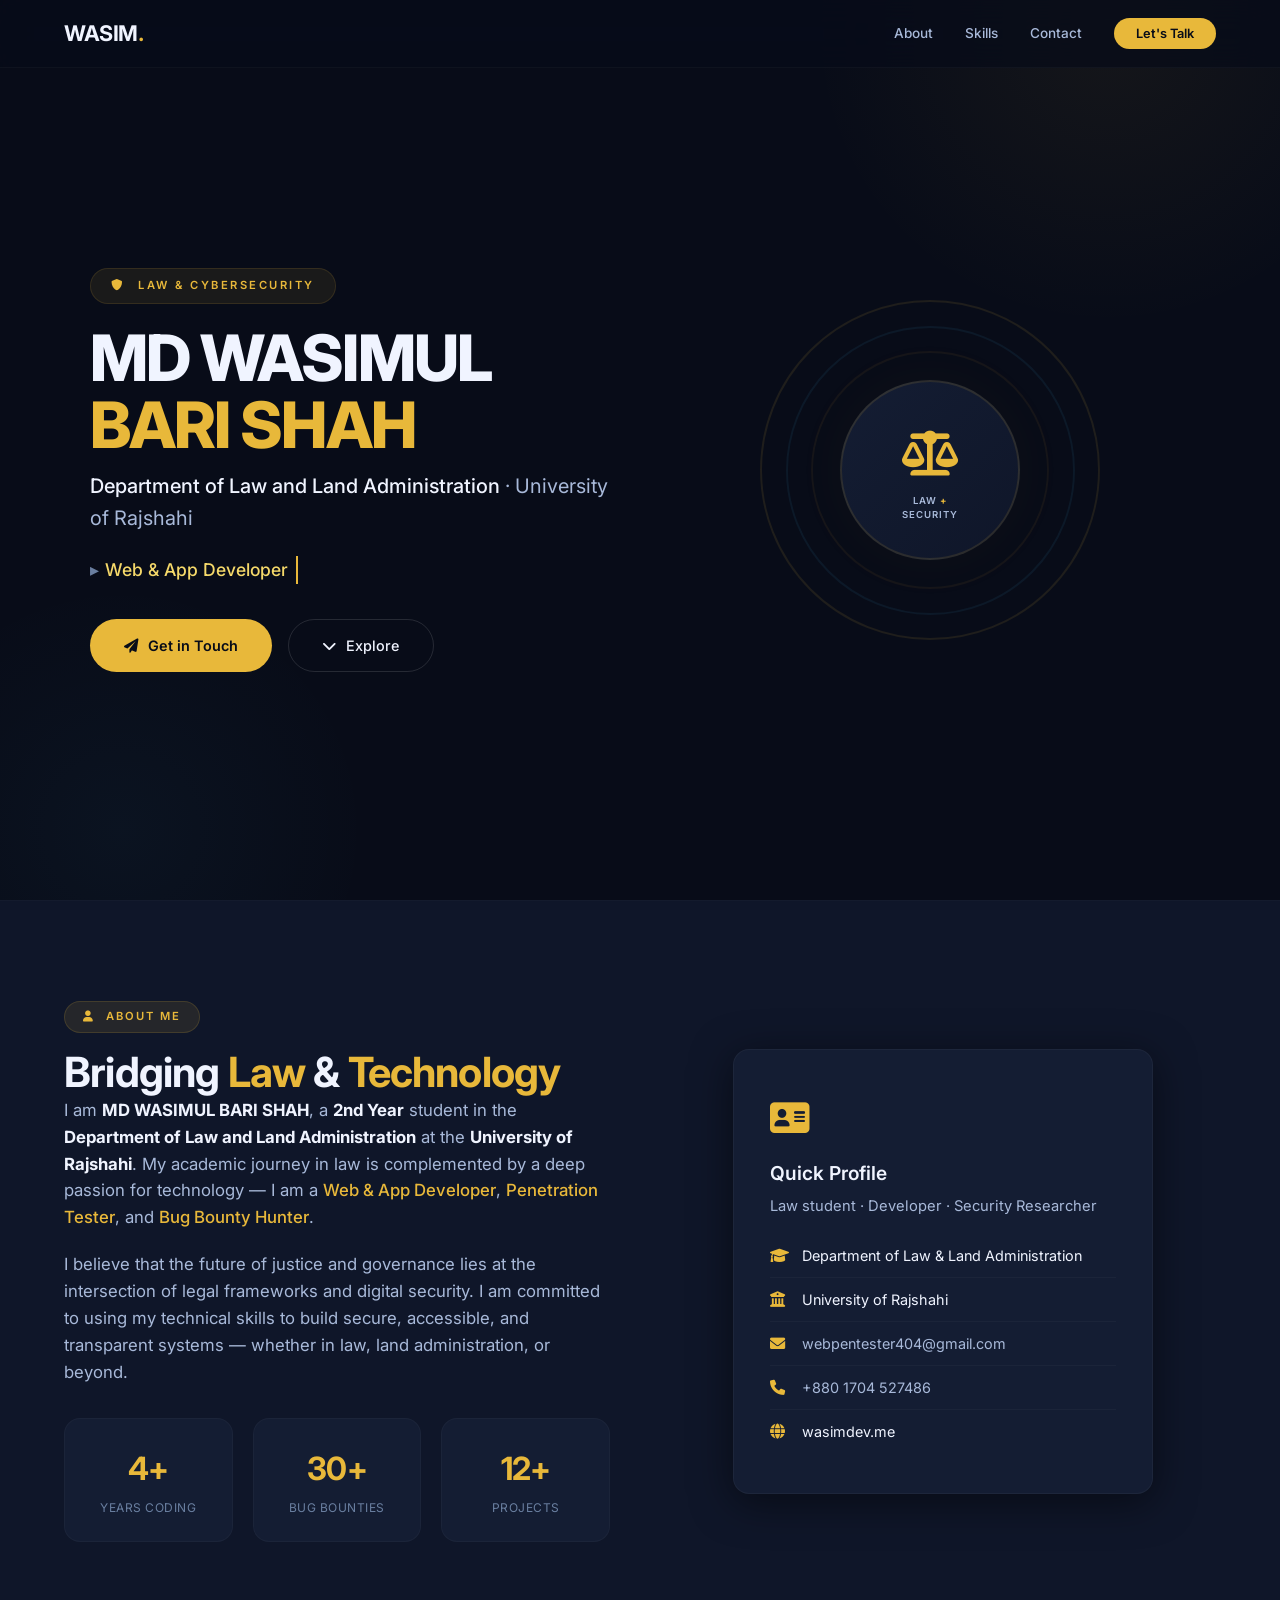
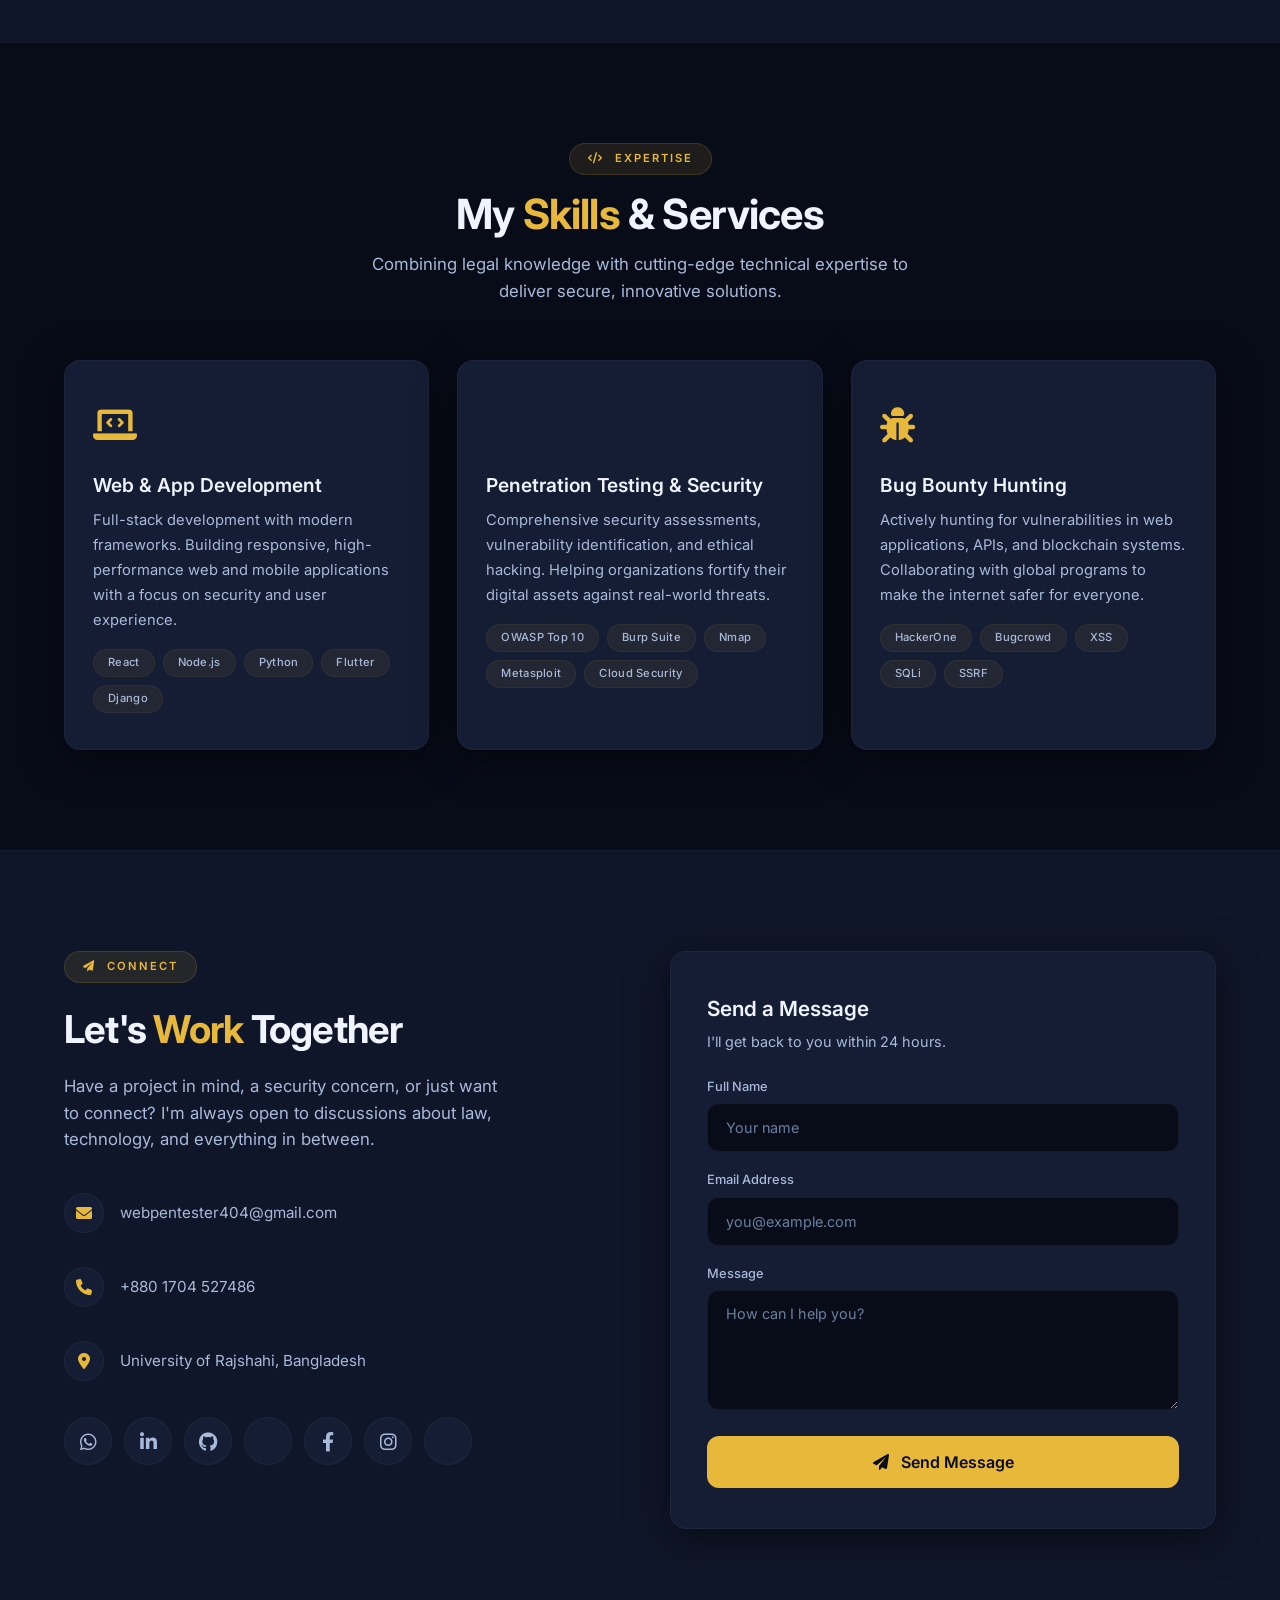
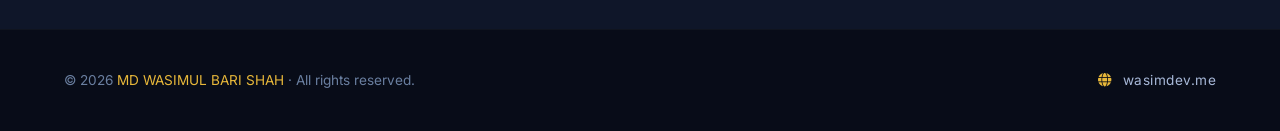
==== index.html @ 8175214a "Refactor contact form structure and handling Updated form comments and removed JavaScript submission" ====
<!DOCTYPE html>
<html lang="en">
<head>
    <meta charset="UTF-8" />
    <meta name="viewport" content="width=device-width, initial-scale=1.0" />
    <title>MD WASIMUL BARI SHAH · Portfolio</title>

    <!-- Google Fonts -->
    <link rel="preconnect" href="https://fonts.googleapis.com" />
    <link rel="preconnect" href="https://fonts.gstatic.com" crossorigin />
    <link href="https://fonts.googleapis.com/css2?family=Inter:ital,opsz,wght@0,14..32,100..900;1,14..32,100..900&display=swap" rel="stylesheet" />

    <!-- Font Awesome 6 -->
    <link rel="stylesheet" href="https://cdnjs.cloudflare.com/ajax/libs/font-awesome/6.0.0-beta3/css/all.min.css" />

    <style>
        /* ---------- RESET & BASE ---------- */
        *,
        *::before,
        *::after {
            margin: 0;
            padding: 0;
            box-sizing: border-box;
        }

        :root {
            --bg-primary: #080c18;
            --bg-secondary: #0f1629;
            --bg-card: #141d33;
            --bg-card-hover: #1a2642;
            --text-primary: #f0f4ff;
            --text-secondary: #a8b9d9;
            --text-muted: #6a7fa0;
            --gold: #e8b83a;
            --gold-light: #f5d96a;
            --gold-glow: rgba(232, 184, 58, 0.15);
            --blue-accent: #4fc3f7;
            --border-glow: rgba(232, 184, 58, 0.08);
            --radius: 16px;
            --transition: 0.35s cubic-bezier(0.25, 0.46, 0.45, 0.94);
            --shadow-card: 0 8px 40px rgba(0, 0, 0, 0.5);
        }

        html {
            scroll-behavior: smooth;
        }

        body {
            font-family: "Inter", -apple-system, BlinkMacSystemFont, sans-serif;
            background: var(--bg-primary);
            color: var(--text-primary);
            line-height: 1.6;
            overflow-x: hidden;
            -webkit-font-smoothing: antialiased;
        }

        a {
            text-decoration: none;
            color: inherit;
        }

        img {
            max-width: 100%;
            display: block;
        }

        .container {
            max-width: 1200px;
            margin: 0 auto;
            padding: 0 24px;
        }

        /* ---------- SCROLLBAR ---------- */
        ::-webkit-scrollbar {
            width: 8px;
        }
        ::-webkit-scrollbar-track {
            background: var(--bg-primary);
        }
        ::-webkit-scrollbar-thumb {
            background: var(--gold);
            border-radius: 8px;
        }
        ::-webkit-scrollbar-thumb:hover {
            background: var(--gold-light);
        }

        /* ---------- UTILITY ---------- */
        .section-badge {
            display: inline-block;
            font-size: 0.7rem;
            font-weight: 600;
            letter-spacing: 2px;
            text-transform: uppercase;
            color: var(--gold);
            background: rgba(232, 184, 58, 0.10);
            padding: 6px 18px;
            border-radius: 100px;
            border: 1px solid rgba(232, 184, 58, 0.15);
            margin-bottom: 16px;
        }

        .section-title {
            font-size: 2.6rem;
            font-weight: 700;
            line-height: 1.15;
            letter-spacing: -0.02em;
        }
        .section-title .highlight {
            color: var(--gold);
        }

        .section-subtitle {
            color: var(--text-secondary);
            font-size: 1.05rem;
            max-width: 560px;
            margin-top: 12px;
        }

        /* ---------- NAV ---------- */
        nav {
            position: fixed;
            top: 0;
            left: 0;
            width: 100%;
            z-index: 1000;
            padding: 16px 0;
            background: rgba(8, 12, 24, 0.72);
            backdrop-filter: blur(18px) saturate(1.4);
            border-bottom: 1px solid rgba(255, 255, 255, 0.03);
            transition: var(--transition);
        }
        nav.scrolled {
            background: rgba(8, 12, 24, 0.92);
            box-shadow: 0 4px 30px rgba(0, 0, 0, 0.5);
        }

        .nav-inner {
            display: flex;
            align-items: center;
            justify-content: space-between;
        }

        .nav-logo {
            font-size: 1.35rem;
            font-weight: 700;
            letter-spacing: -0.5px;
            color: var(--text-primary);
        }
        .nav-logo span {
            color: var(--gold);
        }

        .nav-links {
            display: flex;
            align-items: center;
            gap: 32px;
            list-style: none;
        }
        .nav-links a {
            font-size: 0.85rem;
            font-weight: 500;
            color: var(--text-secondary);
            transition: var(--transition);
            position: relative;
        }
        .nav-links a::after {
            content: "";
            position: absolute;
            bottom: -4px;
            left: 0;
            width: 0;
            height: 2px;
            background: var(--gold);
            transition: var(--transition);
        }
        .nav-links a:hover {
            color: var(--text-primary);
        }
        .nav-links a:hover::after {
            width: 100%;
        }

        .nav-cta {
            background: var(--gold);
            color: #080c18 !important;
            padding: 8px 22px;
            border-radius: 100px;
            font-weight: 600 !important;
            font-size: 0.8rem !important;
            transition: var(--transition);
        }
        .nav-cta::after {
            display: none !important;
        }
        .nav-cta:hover {
            background: var(--gold-light);
            transform: translateY(-2px);
            box-shadow: 0 8px 24px rgba(232, 184, 58, 0.3);
        }

        /* Mobile hamburger */
        .hamburger {
            display: none;
            flex-direction: column;
            gap: 5px;
            background: none;
            border: none;
            cursor: pointer;
            padding: 4px;
        }
        .hamburger span {
            display: block;
            width: 26px;
            height: 2.5px;
            background: var(--text-primary);
            border-radius: 4px;
            transition: var(--transition);
        }
        .hamburger.active span:nth-child(1) {
            transform: rotate(45deg) translate(5px, 5px);
        }
        .hamburger.active span:nth-child(2) {
            opacity: 0;
        }
        .hamburger.active span:nth-child(3) {
            transform: rotate(-45deg) translate(5px, -5px);
        }

        /* ---------- HERO ---------- */
        .hero {
            min-height: 100vh;
            display: flex;
            align-items: center;
            position: relative;
            padding: 120px 0 80px;
            overflow: hidden;
        }

        .hero-glow {
            position: absolute;
            top: -30%;
            right: -10%;
            width: 600px;
            height: 600px;
            background: radial-gradient(circle, rgba(232, 184, 58, 0.06) 0%, transparent 70%);
            border-radius: 50%;
            pointer-events: none;
            animation: floatGlow 12s ease-in-out infinite alternate;
        }
        .hero-glow-2 {
            position: absolute;
            bottom: -20%;
            left: -10%;
            width: 500px;
            height: 500px;
            background: radial-gradient(circle, rgba(79, 195, 247, 0.04) 0%, transparent 70%);
            border-radius: 50%;
            pointer-events: none;
            animation: floatGlow 16s ease-in-out infinite alternate-reverse;
        }

        @keyframes floatGlow {
            0% {
                transform: translate(0, 0) scale(1);
            }
            100% {
                transform: translate(40px, -30px) scale(1.1);
            }
        }

        .hero-grid {
            display: grid;
            grid-template-columns: 1fr 1fr;
            gap: 60px;
            align-items: center;
            position: relative;
            z-index: 2;
        }

        .hero-content {
            display: flex;
            flex-direction: column;
        }

        .hero-tag {
            display: inline-block;
            font-size: 0.7rem;
            font-weight: 600;
            letter-spacing: 2.5px;
            text-transform: uppercase;
            color: var(--gold);
            background: rgba(232, 184, 58, 0.08);
            padding: 8px 20px;
            border-radius: 100px;
            border: 1px solid rgba(232, 184, 58, 0.12);
            margin-bottom: 20px;
            width: fit-content;
        }

        .hero-name {
            font-size: 4rem;
            font-weight: 800;
            line-height: 1.05;
            letter-spacing: -0.03em;
        }
        .hero-name .gold {
            color: var(--gold);
        }

        .hero-title {
            font-size: 1.25rem;
            font-weight: 400;
            color: var(--text-secondary);
            margin-top: 12px;
            max-width: 520px;
        }
        .hero-title strong {
            color: var(--text-primary);
            font-weight: 500;
        }

        .hero-typing-wrap {
            margin-top: 18px;
            display: flex;
            align-items: center;
            gap: 6px;
            font-size: 1.1rem;
            font-weight: 400;
            color: var(--text-secondary);
            min-height: 2.2rem;
        }
        .hero-typing-wrap .prefix {
            color: var(--text-muted);
        }
        .hero-typing-wrap .typed-text {
            color: var(--gold-light);
            font-weight: 500;
            border-right: 2px solid var(--gold);
            padding-right: 8px;
            white-space: nowrap;
            animation: blink 0.9s step-end infinite;
        }
        @keyframes blink {
            50% {
                border-color: transparent;
            }
        }

        .hero-actions {
            display: flex;
            flex-wrap: wrap;
            gap: 16px;
            margin-top: 32px;
        }

        .btn-primary {
            display: inline-flex;
            align-items: center;
            gap: 10px;
            background: var(--gold);
            color: #080c18;
            font-weight: 600;
            padding: 14px 34px;
            border-radius: 100px;
            font-size: 0.9rem;
            transition: var(--transition);
            border: none;
            cursor: pointer;
        }
        .btn-primary:hover {
            background: var(--gold-light);
            transform: translateY(-3px);
            box-shadow: 0 12px 32px rgba(232, 184, 58, 0.3);
        }

        .btn-secondary {
            display: inline-flex;
            align-items: center;
            gap: 10px;
            background: transparent;
            color: var(--text-primary);
            font-weight: 500;
            padding: 14px 34px;
            border-radius: 100px;
            font-size: 0.9rem;
            border: 1px solid rgba(255, 255, 255, 0.12);
            transition: var(--transition);
            cursor: pointer;
        }
        .btn-secondary:hover {
            background: rgba(255, 255, 255, 0.04);
            border-color: rgba(255, 255, 255, 0.25);
            transform: translateY(-3px);
        }

        .hero-visual {
            display: flex;
            justify-content: center;
            align-items: center;
            position: relative;
        }

        .hero-badge-ring {
            position: relative;
            width: 340px;
            height: 340px;
            display: flex;
            align-items: center;
            justify-content: center;
        }

        .hero-badge-ring .ring {
            position: absolute;
            width: 100%;
            height: 100%;
            border-radius: 50%;
            border: 2px solid rgba(232, 184, 58, 0.10);
            animation: spinRing 30s linear infinite;
        }
        .hero-badge-ring .ring:nth-child(2) {
            width: 85%;
            height: 85%;
            border-color: rgba(79, 195, 247, 0.07);
            animation-duration: 22s;
            animation-direction: reverse;
        }
        .hero-badge-ring .ring:nth-child(3) {
            width: 70%;
            height: 70%;
            border-color: rgba(232, 184, 58, 0.06);
            animation-duration: 18s;
        }

        @keyframes spinRing {
            0% {
                transform: rotate(0deg);
            }
            100% {
                transform: rotate(360deg);
            }
        }

        .hero-badge-center {
            position: relative;
            z-index: 2;
            width: 180px;
            height: 180px;
            border-radius: 50%;
            background: linear-gradient(135deg, #141d33, #0f1629);
            display: flex;
            flex-direction: column;
            align-items: center;
            justify-content: center;
            border: 2px solid rgba(232, 184, 58, 0.12);
            box-shadow: 0 0 60px rgba(232, 184, 58, 0.04);
            text-align: center;
        }
        .hero-badge-center .badge-icon {
            font-size: 2.8rem;
            color: var(--gold);
            margin-bottom: 4px;
        }
        .hero-badge-center .badge-text {
            font-size: 0.6rem;
            font-weight: 600;
            letter-spacing: 1px;
            text-transform: uppercase;
            color: var(--text-secondary);
            line-height: 1.4;
        }
        .hero-badge-center .badge-text span {
            color: var(--gold);
            font-weight: 700;
        }

        .particle {
            position: absolute;
            border-radius: 50%;
            background: var(--gold);
            opacity: 0.15;
            pointer-events: none;
            animation: floatParticle 8s ease-in-out infinite alternate;
        }
        .particle:nth-child(1) {
            width: 12px;
            height: 12px;
            top: 10%;
            left: 5%;
            animation-delay: 0s;
        }
        .particle:nth-child(2) {
            width: 8px;
            height: 8px;
            bottom: 15%;
            right: 8%;
            animation-delay: 2s;
            background: var(--blue-accent);
        }
        .particle:nth-child(3) {
            width: 16px;
            height: 16px;
            top: 60%;
            left: 2%;
            animation-delay: 4s;
            opacity: 0.08;
        }
        .particle:nth-child(4) {
            width: 10px;
            height: 10px;
            bottom: 30%;
            right: 0;
            animation-delay: 1s;
            background: var(--blue-accent);
            opacity: 0.08;
        }

        @keyframes floatParticle {
            0% {
                transform: translate(0, 0) scale(1);
            }
            100% {
                transform: translate(20px, -30px) scale(1.3);
            }
        }

        /* ---------- ABOUT ---------- */
        .about {
            padding: 100px 0;
            background: var(--bg-secondary);
            border-top: 1px solid rgba(255, 255, 255, 0.02);
            border-bottom: 1px solid rgba(255, 255, 255, 0.02);
        }

        .about-grid {
            display: grid;
            grid-template-columns: 1fr 1fr;
            gap: 60px;
            align-items: center;
        }

        .about-text p {
            color: var(--text-secondary);
            font-size: 1.05rem;
            margin-bottom: 20px;
            max-width: 540px;
        }
        .about-text p strong {
            color: var(--text-primary);
        }
        .about-text .highlight-text {
            color: var(--gold);
            font-weight: 500;
        }

        .about-stats {
            display: grid;
            grid-template-columns: repeat(3, 1fr);
            gap: 20px;
            margin-top: 32px;
        }
        .stat-item {
            background: var(--bg-card);
            padding: 24px 18px;
            border-radius: var(--radius);
            border: 1px solid rgba(255, 255, 255, 0.03);
            text-align: center;
            transition: var(--transition);
        }
        .stat-item:hover {
            background: var(--bg-card-hover);
            border-color: rgba(232, 184, 58, 0.08);
            transform: translateY(-4px);
        }
        .stat-item .number {
            font-size: 2rem;
            font-weight: 700;
            color: var(--gold);
            letter-spacing: -0.02em;
        }
        .stat-item .label {
            font-size: 0.75rem;
            color: var(--text-muted);
            text-transform: uppercase;
            letter-spacing: 0.5px;
            margin-top: 4px;
        }

        .about-visual {
            display: flex;
            justify-content: center;
        }
        .about-card {
            background: var(--bg-card);
            border-radius: var(--radius);
            padding: 40px 36px;
            border: 1px solid rgba(255, 255, 255, 0.04);
            box-shadow: var(--shadow-card);
            width: 100%;
            max-width: 420px;
            transition: var(--transition);
        }
        .about-card:hover {
            border-color: rgba(232, 184, 58, 0.10);
        }
        .about-card .card-icon {
            font-size: 2.2rem;
            color: var(--gold);
            margin-bottom: 12px;
        }
        .about-card h4 {
            font-size: 1.2rem;
            font-weight: 600;
            margin-bottom: 6px;
        }
        .about-card p {
            color: var(--text-secondary);
            font-size: 0.92rem;
            margin-bottom: 16px;
        }
        .about-card .meta-item {
            display: flex;
            align-items: center;
            gap: 12px;
            padding: 10px 0;
            border-bottom: 1px solid rgba(255, 255, 255, 0.03);
            font-size: 0.9rem;
            color: var(--text-secondary);
        }
        .about-card .meta-item:last-child {
            border-bottom: none;
        }
        .about-card .meta-item i {
            width: 20px;
            color: var(--gold);
            font-size: 0.95rem;
        }
        .about-card .meta-item span {
            color: var(--text-primary);
        }

        /* ---------- SKILLS ---------- */
        .skills {
            padding: 100px 0;
        }

        .skills-header {
            text-align: center;
            margin-bottom: 56px;
        }
        .skills-header .section-subtitle {
            margin-left: auto;
            margin-right: auto;
        }

        .skills-grid {
            display: grid;
            grid-template-columns: repeat(3, 1fr);
            gap: 28px;
        }

        .skill-card {
            background: var(--bg-card);
            border-radius: var(--radius);
            padding: 36px 28px;
            border: 1px solid rgba(255, 255, 255, 0.03);
            transition: var(--transition);
            box-shadow: var(--shadow-card);
            position: relative;
            overflow: hidden;
        }
        .skill-card::before {
            content: "";
            position: absolute;
            top: 0;
            left: 0;
            right: 0;
            height: 3px;
            background: linear-gradient(90deg, var(--gold), var(--gold-light));
            opacity: 0;
            transition: var(--transition);
        }
        .skill-card:hover {
            transform: translateY(-8px);
            border-color: rgba(232, 184, 58, 0.10);
            background: var(--bg-card-hover);
        }
        .skill-card:hover::before {
            opacity: 1;
        }

        .skill-card .skill-icon {
            font-size: 2.2rem;
            color: var(--gold);
            margin-bottom: 16px;
            display: inline-block;
        }
        .skill-card h3 {
            font-size: 1.2rem;
            font-weight: 600;
            margin-bottom: 8px;
        }
        .skill-card p {
            color: var(--text-secondary);
            font-size: 0.92rem;
            line-height: 1.7;
        }
        .skill-tags {
            display: flex;
            flex-wrap: wrap;
            gap: 8px;
            margin-top: 16px;
        }
        .skill-tags span {
            background: rgba(232, 184, 58, 0.07);
            color: var(--text-secondary);
            font-size: 0.7rem;
            font-weight: 500;
            padding: 4px 14px;
            border-radius: 100px;
            border: 1px solid rgba(232, 184, 58, 0.06);
            letter-spacing: 0.3px;
        }

        /* ---------- CONTACT ---------- */
        .contact {
            padding: 100px 0;
            background: var(--bg-secondary);
            border-top: 1px solid rgba(255, 255, 255, 0.02);
        }

        .contact-grid {
            display: grid;
            grid-template-columns: 1fr 1fr;
            gap: 60px;
            align-items: start;
        }

        .contact-info h2 {
            font-size: 2.4rem;
            font-weight: 700;
            letter-spacing: -0.02em;
        }
        .contact-info h2 .highlight {
            color: var(--gold);
        }
        .contact-info p {
            color: var(--text-secondary);
            font-size: 1.05rem;
            margin-top: 12px;
            max-width: 440px;
        }

        .contact-details {
            margin-top: 32px;
            display: flex;
            flex-direction: column;
            gap: 18px;
        }
        .contact-item {
            display: flex;
            align-items: center;
            gap: 16px;
            font-size: 0.95rem;
            color: var(--text-secondary);
            transition: var(--transition);
            padding: 8px 0;
        }
        .contact-item:hover {
            color: var(--text-primary);
        }
        .contact-item i {
            width: 40px;
            height: 40px;
            display: flex;
            align-items: center;
            justify-content: center;
            background: var(--bg-card);
            border-radius: 50%;
            color: var(--gold);
            font-size: 1rem;
            border: 1px solid rgba(255, 255, 255, 0.04);
            flex-shrink: 0;
        }
        .contact-item a {
            color: inherit;
            transition: var(--transition);
        }
        .contact-item a:hover {
            color: var(--gold);
        }

        .social-links {
            display: flex;
            flex-wrap: wrap;
            gap: 12px;
            margin-top: 28px;
        }
        .social-link {
            display: inline-flex;
            align-items: center;
            justify-content: center;
            width: 48px;
            height: 48px;
            border-radius: 50%;
            background: var(--bg-card);
            color: var(--text-secondary);
            font-size: 1.2rem;
            border: 1px solid rgba(255, 255, 255, 0.04);
            transition: var(--transition);
        }
        .social-link:hover {
            background: var(--gold);
            color: #080c18;
            transform: translateY(-4px);
            box-shadow: 0 8px 24px rgba(232, 184, 58, 0.25);
            border-color: var(--gold);
        }

        .contact-form-wrap {
            background: var(--bg-card);
            border-radius: var(--radius);
            padding: 40px 36px;
            border: 1px solid rgba(255, 255, 255, 0.04);
            box-shadow: var(--shadow-card);
        }
        .contact-form-wrap h4 {
            font-size: 1.3rem;
            font-weight: 600;
            margin-bottom: 4px;
        }
        .contact-form-wrap p {
            color: var(--text-secondary);
            font-size: 0.9rem;
            margin-bottom: 24px;
        }

        .form-group {
            margin-bottom: 18px;
        }
        .form-group label {
            display: block;
            font-size: 0.8rem;
            font-weight: 500;
            color: var(--text-secondary);
            margin-bottom: 6px;
        }
        .form-group input,
        .form-group textarea {
            width: 100%;
            padding: 14px 18px;
            background: var(--bg-primary);
            border: 1px solid rgba(255, 255, 255, 0.06);
            border-radius: 12px;
            color: var(--text-primary);
            font-size: 0.95rem;
            font-family: inherit;
            transition: var(--transition);
            outline: none;
        }
        .form-group input:focus,
        .form-group textarea:focus {
            border-color: var(--gold);
            box-shadow: 0 0 0 4px rgba(232, 184, 58, 0.06);
        }
        .form-group textarea {
            min-height: 120px;
            resize: vertical;
        }
        .form-group input::placeholder,
        .form-group textarea::placeholder {
            color: var(--text-muted);
            font-size: 0.9rem;
        }

        .btn-submit {
            width: 100%;
            padding: 16px;
            background: var(--gold);
            color: #080c18;
            font-weight: 600;
            font-size: 1rem;
            border: none;
            border-radius: 12px;
            cursor: pointer;
            transition: var(--transition);
            font-family: inherit;
        }
        .btn-submit:hover {
            background: var(--gold-light);
            transform: translateY(-2px);
            box-shadow: 0 8px 28px rgba(232, 184, 58, 0.25);
        }

        /* ---------- FOOTER ---------- */
        footer {
            padding: 40px 0;
            border-top: 1px solid rgba(255, 255, 255, 0.03);
            background: var(--bg-primary);
        }
        .footer-inner {
            display: flex;
            justify-content: space-between;
            align-items: center;
            flex-wrap: wrap;
            gap: 16px;
        }
        .footer-inner p {
            color: var(--text-muted);
            font-size: 0.85rem;
        }
        .footer-inner p span {
            color: var(--gold);
        }
        .footer-domain {
            font-size: 0.85rem;
            color: var(--text-secondary);
            letter-spacing: 0.5px;
        }
        .footer-domain i {
            color: var(--gold);
            margin-right: 6px;
        }

        /* ---------- RESPONSIVE ---------- */
        @media (max-width: 1024px) {
            .hero-grid {
                gap: 40px;
            }
            .hero-name {
                font-size: 3.2rem;
            }
            .hero-badge-ring {
                width: 280px;
                height: 280px;
            }
            .hero-badge-center {
                width: 150px;
                height: 150px;
            }
            .hero-badge-center .badge-icon {
                font-size: 2.2rem;
            }
        }

        @media (max-width: 900px) {
            .hero-grid {
                grid-template-columns: 1fr;
                text-align: center;
            }
            .hero-content {
                align-items: center;
            }
            .hero-tag {
                margin-left: auto;
                margin-right: auto;
            }
            .hero-title {
                max-width: 100%;
            }
            .hero-typing-wrap {
                justify-content: center;
            }
            .hero-actions {
                justify-content: center;
            }
            .hero-badge-ring {
                width: 240px;
                height: 240px;
            }
            .hero-badge-center {
                width: 130px;
                height: 130px;
            }
            .hero-badge-center .badge-icon {
                font-size: 1.8rem;
            }
            .hero-badge-center .badge-text {
                font-size: 0.5rem;
            }

            .about-grid {
                grid-template-columns: 1fr;
                gap: 40px;
            }
            .about-text p {
                max-width: 100%;
            }
            .about-stats {
                grid-template-columns: repeat(3, 1fr);
            }

            .skills-grid {
                grid-template-columns: 1fr 1fr;
            }

            .contact-grid {
                grid-template-columns: 1fr;
                gap: 40px;
            }
            .contact-info p {
                max-width: 100%;
            }

            .section-title {
                font-size: 2.2rem;
            }
        }

        @media (max-width: 640px) {
            .nav-links {
                position: fixed;
                top: 0;
                right: -100%;
                width: 280px;
                height: 100vh;
                background: var(--bg-secondary);
                flex-direction: column;
                justify-content: center;
                align-items: center;
                gap: 28px;
                padding: 40px;
                transition: var(--transition);
                border-left: 1px solid rgba(255, 255, 255, 0.04);
                box-shadow: -8px 0 40px rgba(0, 0, 0, 0.6);
            }
            .nav-links.open {
                right: 0;
            }
            .nav-links a {
                font-size: 1.1rem;
            }
            .nav-cta {
                padding: 10px 28px;
                font-size: 0.9rem !important;
            }
            .hamburger {
                display: flex;
                z-index: 1001;
            }

            .hero-name {
                font-size: 2.6rem;
            }
            .hero-title {
                font-size: 1.05rem;
            }
            .hero-typing-wrap {
                font-size: 0.95rem;
                flex-wrap: wrap;
                justify-content: center;
            }
            .hero-badge-ring {
                width: 200px;
                height: 200px;
            }
            .hero-badge-center {
                width: 110px;
                height: 110px;
            }
            .hero-badge-center .badge-icon {
                font-size: 1.5rem;
            }

            .section-title {
                font-size: 1.8rem;
            }
            .about-stats {
                grid-template-columns: 1fr 1fr;
            }
            .skills-grid {
                grid-template-columns: 1fr;
            }

            .contact-form-wrap {
                padding: 28px 20px;
            }
            .footer-inner {
                flex-direction: column;
                text-align: center;
            }

            .about-card {
                padding: 28px 20px;
            }
        }

        @media (max-width: 400px) {
            .hero-name {
                font-size: 2rem;
            }
            .hero-actions {
                flex-direction: column;
                align-items: center;
                width: 100%;
            }
            .btn-primary,
            .btn-secondary {
                width: 100%;
                justify-content: center;
            }
            .about-stats {
                grid-template-columns: 1fr;
            }
            .social-links {
                justify-content: center;
            }
        }
    </style>
</head>
<body>

    <!-- ========== NAVIGATION ========== -->
    <nav id="navbar" role="navigation" aria-label="Main navigation">
        <div class="container nav-inner">
            <a href="#" class="nav-logo">WASIM<span>.</span></a>

            <ul class="nav-links" id="navLinks" role="menubar">
                <li role="none"><a href="#about" role="menuitem">About</a></li>
                <li role="none"><a href="#skills" role="menuitem">Skills</a></li>
                <li role="none"><a href="#contact" role="menuitem">Contact</a></li>
                <li role="none"><a href="#contact" class="nav-cta" role="menuitem">Let's Talk</a></li>
            </ul>

            <button class="hamburger" id="hamburger" aria-label="Toggle navigation menu" aria-expanded="false">
                <span></span><span></span><span></span>
            </button>
        </div>
    </nav>

    <!-- ========== HERO ========== -->
    <section class="hero" id="home">
        <div class="hero-glow"></div>
        <div class="hero-glow-2"></div>

        <div class="container hero-grid">
            <div class="hero-content">
                <span class="hero-tag"><i class="fas fa-shield-alt" style="margin-right: 8px;"></i> Law &amp; Cybersecurity</span>

                <h1 class="hero-name">
                    MD WASIMUL <br /><span class="gold">BARI SHAH</span>
                </h1>

                <p class="hero-title">
                    <strong>Department of Law and Land Administration</strong> &middot;
                    University of Rajshahi
                </p>

                <div class="hero-typing-wrap">
                    <span class="prefix">▸</span>
                    <span class="typed-text" id="typedText"></span>
                </div>

                <div class="hero-actions">
                    <a href="#contact" class="btn-primary">
                        <i class="fas fa-paper-plane"></i> Get in Touch
                    </a>
                    <a href="#about" class="btn-secondary">
                        <i class="fas fa-chevron-down"></i> Explore
                    </a>
                </div>
            </div>

            <div class="hero-visual">
                <div class="hero-badge-ring">
                    <div class="ring"></div>
                    <div class="ring"></div>
                    <div class="ring"></div>
                    <div class="hero-badge-center">
                        <div class="badge-icon"><i class="fas fa-scale-balanced"></i></div>
                        <div class="badge-text">
                            Law <span>+</span> <br />Security
                        </div>
                    </div>
                    <span class="particle"></span>
                    <span class="particle"></span>
                    <span class="particle"></span>
                    <span class="particle"></span>
                </div>
            </div>
        </div>
    </section>

    <!-- ========== ABOUT ========== -->
    <section class="about" id="about">
        <div class="container">
            <div class="about-grid">
                <div class="about-text">
                    <span class="section-badge"><i class="fas fa-user" style="margin-right: 6px;"></i> About Me</span>
                    <h2 class="section-title">
                        Bridging <span class="highlight">Law</span> &amp;
                        <span class="highlight">Technology</span>
                    </h2>
                    <p>
                        I am <strong>MD WASIMUL BARI SHAH</strong>, a <strong>2nd Year</strong> student in the
                        <strong>Department of Law and Land Administration</strong> at the
                        <strong>University of Rajshahi</strong>.
                        My academic journey in law is complemented by a deep passion for
                        technology — I am a <span class="highlight-text">Web &amp; App Developer</span>,
                        <span class="highlight-text">Penetration Tester</span>, and
                        <span class="highlight-text">Bug Bounty Hunter</span>.
                    </p>
                    <p>
                        I believe that the future of justice and governance lies at the
                        intersection of legal frameworks and digital security. I am committed
                        to using my technical skills to build secure, accessible, and
                        transparent systems — whether in law, land administration, or
                        beyond.
                    </p>

                    <div class="about-stats">
                        <div class="stat-item">
                            <div class="number">4+</div>
                            <div class="label">Years Coding</div>
                        </div>
                        <div class="stat-item">
                            <div class="number">30+</div>
                            <div class="label">Bug Bounties</div>
                        </div>
                        <div class="stat-item">
                            <div class="number">12+</div>
                            <div class="label">Projects</div>
                        </div>
                    </div>
                </div>

                <div class="about-visual">
                    <div class="about-card">
                        <div class="card-icon"><i class="fas fa-address-card"></i></div>
                        <h4>Quick Profile</h4>
                        <p>Law student · Developer · Security Researcher</p>

                        <div class="meta-item">
                            <i class="fas fa-graduation-cap"></i>
                            <span>Department of Law &amp; Land Administration</span>
                        </div>
                        <div class="meta-item">
                            <i class="fas fa-university"></i>
                            <span>University of Rajshahi</span>
                        </div>
                        <div class="meta-item">
                            <i class="fas fa-envelope"></i>
                            <a href="mailto:webpentester404@gmail.com">webpentester404@gmail.com</a>
                        </div>
                        <div class="meta-item">
                            <i class="fas fa-phone"></i>
                            <a href="tel:+8801704527486">+880 1704 527486</a>
                        </div>
                        <div class="meta-item">
                            <i class="fas fa-globe"></i>
                            <span>wasimdev.me</span>
                        </div>
                    </div>
                </div>
            </div>
        </div>
    </section>

    <!-- ========== SKILLS ========== -->
    <section class="skills" id="skills">
        <div class="container">
            <div class="skills-header">
                <span class="section-badge"><i class="fas fa-code" style="margin-right: 6px;"></i> Expertise</span>
                <h2 class="section-title">
                    My <span class="highlight">Skills</span> &amp; Services
                </h2>
                <p class="section-subtitle">
                    Combining legal knowledge with cutting-edge technical expertise
                    to deliver secure, innovative solutions.
                </p>
            </div>

            <div class="skills-grid">
                <div class="skill-card">
                    <div class="skill-icon"><i class="fas fa-laptop-code"></i></div>
                    <h3>Web &amp; App Development</h3>
                    <p>
                        Full-stack development with modern frameworks. Building
                        responsive, high-performance web and mobile applications
                        with a focus on security and user experience.
                    </p>
                    <div class="skill-tags">
                        <span>React</span>
                        <span>Node.js</span>
                        <span>Python</span>
                        <span>Flutter</span>
                        <span>Django</span>
                    </div>
                </div>

                <div class="skill-card">
                    <div class="skill-icon"><i class="fas fa-shield-halved"></i></div>
                    <h3>Penetration Testing &amp; Security</h3>
                    <p>
                        Comprehensive security assessments, vulnerability
                        identification, and ethical hacking. Helping organizations
                        fortify their digital assets against real-world threats.
                    </p>
                    <div class="skill-tags">
                        <span>OWASP Top 10</span>
                        <span>Burp Suite</span>
                        <span>Nmap</span>
                        <span>Metasploit</span>
                        <span>Cloud Security</span>
                    </div>
                </div>

                <div class="skill-card">
                    <div class="skill-icon"><i class="fas fa-bug"></i></div>
                    <h3>Bug Bounty Hunting</h3>
                    <p>
                        Actively hunting for vulnerabilities in web applications,
                        APIs, and blockchain systems. Collaborating with global
                        programs to make the internet safer for everyone.
                    </p>
                    <div class="skill-tags">
                        <span>HackerOne</span>
                        <span>Bugcrowd</span>
                        <span>XSS</span>
                        <span>SQLi</span>
                        <span>SSRF</span>
                    </div>
                </div>
            </div>
        </div>
    </section>

    <!-- ========== CONTACT ========== -->
    <section class="contact" id="contact">
        <div class="container">
            <div class="contact-grid">
                <div class="contact-info">
                    <span class="section-badge"><i class="fas fa-paper-plane" style="margin-right: 6px;"></i> Connect</span>
                    <h2>
                        Let's <span class="highlight">Work</span> Together
                    </h2>
                    <p>
                        Have a project in mind, a security concern, or just want to
                        connect? I'm always open to discussions about law, technology,
                        and everything in between.
                    </p>

                    <div class="contact-details">
                        <div class="contact-item">
                            <i class="fas fa-envelope"></i>
                            <a href="mailto:webpentester404@gmail.com">webpentester404@gmail.com</a>
                        </div>
                        <div class="contact-item">
                            <i class="fas fa-phone"></i>
                            <a href="tel:+8801704527486">+880 1704 527486</a>
                        </div>
                        <div class="contact-item">
                            <i class="fas fa-location-dot"></i>
                            <span>University of Rajshahi, Bangladesh</span>
                        </div>
                    </div>

                    <div class="social-links">
                        <a href="https://wa.me/8801704527486" target="_blank" rel="noopener noreferrer" class="social-link" aria-label="WhatsApp" title="WhatsApp">
                            <i class="fab fa-whatsapp"></i>
                        </a>
                        <a href="#" class="social-link" aria-label="LinkedIn" title="LinkedIn">
                            <i class="fab fa-linkedin-in"></i>
                        </a>
                        <a href="#" class="social-link" aria-label="GitHub" title="GitHub">
                            <i class="fab fa-github"></i>
                        </a>
                        <a href="#" class="social-link" aria-label="Twitter / X" title="Twitter / X">
                            <i class="fab fa-x-twitter"></i>
                        </a>
                        <a href="https://www.facebook.com/share/1Dw8euU4VD/" target="_blank" rel="noopener noreferrer" class="social-link" aria-label="Facebook" title="Facebook">
                            <i class="fab fa-facebook-f"></i>
                        </a>
                        <a href="#" class="social-link" aria-label="Instagram" title="Instagram">
                            <i class="fab fa-instagram"></i>
                        </a>
                        <a href="#" class="social-link" aria-label="HackerOne" title="HackerOne">
                            <i class="fab fa-hackerone"></i>
                        </a>
                    </div>
                </div>

                <div class="contact-form-wrap">
                    <h4>Send a Message</h4>
                    <p>I'll get back to you within 24 hours.</p>

                    <!-- ✅ CORRECTLY STRUCTURED FORM -->
                    <form id="contactForm" action="https://formsubmit.co/webpentester404@gmail.com" method="POST">
                        <input type="text" name="_honey" style="display:none" />
                        <input type="hidden" name="_captcha" value="false" />
                        <input type="hidden" name="_next" value="#" />

                        <div class="form-group">
                            <label for="name">Full Name</label>
                            <input type="text" id="name" name="name" placeholder="Your name" required />
                        </div>
                        <div class="form-group">
                            <label for="email">Email Address</label>
                            <input type="email" id="email" name="email" placeholder="you@example.com" required />
                        </div>
                        <div class="form-group">
                            <label for="message">Message</label>
                            <textarea id="message" name="message" placeholder="How can I help you?" required></textarea>
                        </div>
                        <button type="submit" class="btn-submit">
                            <i class="fas fa-paper-plane" style="margin-right: 8px;"></i> Send Message
                        </button>
                    </form>
                </div>
            </div>
        </div>
    </section>

    <!-- ========== FOOTER ========== -->
    <footer>
        <div class="container footer-inner">
            <p>
                &copy; 2026 <span>MD WASIMUL BARI SHAH</span> &middot;
                All rights reserved.
            </p>
            <div class="footer-domain">
                <i class="fas fa-globe"></i> wasimdev.me
            </div>
        </div>
    </footer>

    <!-- ========== JAVASCRIPT ========== -->
    <script>
        (function() {
            'use strict';

            // ---------- TYPING EFFECT ----------
            const typedElement = document.getElementById('typedText');
            const phrases = [
                'Web & App Developer',
                'Penetration Tester',
                'Bug Bounty Hunter',
                'Law & Tech Enthusiast'
            ];
            let phraseIndex = 0;
            let charIndex = 0;
            let isDeleting = false;
            let typingSpeed = 80;

            function typeEffect() {
                const currentPhrase = phrases[phraseIndex];
                if (isDeleting) {
                    typedElement.textContent = currentPhrase.substring(0, charIndex - 1);
                    charIndex--;
                    typingSpeed = 40;
                } else {
                    typedElement.textContent = currentPhrase.substring(0, charIndex + 1);
                    charIndex++;
                    typingSpeed = 90;
                }

                if (!isDeleting && charIndex === currentPhrase.length) {
                    isDeleting = true;
                    typingSpeed = 2000;
                } else if (isDeleting && charIndex === 0) {
                    isDeleting = false;
                    phraseIndex = (phraseIndex + 1) % phrases.length;
                    typingSpeed = 300;
                }

                setTimeout(typeEffect, typingSpeed);
            }

            typeEffect();

            // ---------- NAV SCROLL EFFECT ----------
            const navbar = document.getElementById('navbar');
            let lastScroll = 0;

            window.addEventListener('scroll', function() {
                const currentScroll = window.pageYOffset || document.documentElement.scrollTop;
                if (currentScroll > 50) {
                    navbar.classList.add('scrolled');
                } else {
                    navbar.classList.remove('scrolled');
                }
                lastScroll = currentScroll;
            });

            // ---------- MOBILE HAMBURGER ----------
            const hamburger = document.getElementById('hamburger');
            const navLinks = document.getElementById('navLinks');

            hamburger.addEventListener('click', function() {
                const isOpen = navLinks.classList.toggle('open');
                hamburger.classList.toggle('active');
                hamburger.setAttribute('aria-expanded', isOpen);
            });

            navLinks.querySelectorAll('a').forEach(function(link) {
                link.addEventListener('click', function() {
                    navLinks.classList.remove('open');
                    hamburger.classList.remove('active');
                    hamburger.setAttribute('aria-expanded', 'false');
                });
            });

            // ---------- SMOOTH SCROLL (anchor links) ----------
            document.querySelectorAll('a[href^="#"]').forEach(function(anchor) {
                anchor.addEventListener('click', function(e) {
                    const targetId = this.getAttribute('href');
                    if (targetId === '#') return;
                    const targetElement = document.querySelector(targetId);
                    if (targetElement) {
                        e.preventDefault();
                        const navHeight = navbar.offsetHeight;
                        const targetPosition = targetElement.getBoundingClientRect().top +
                            window.pageYOffset - navHeight - 20;
                        window.scrollTo({
                            top: targetPosition,
                            behavior: 'smooth'
                        });
                    }
                });
            });

        })();
    </script>
</body>
</html>
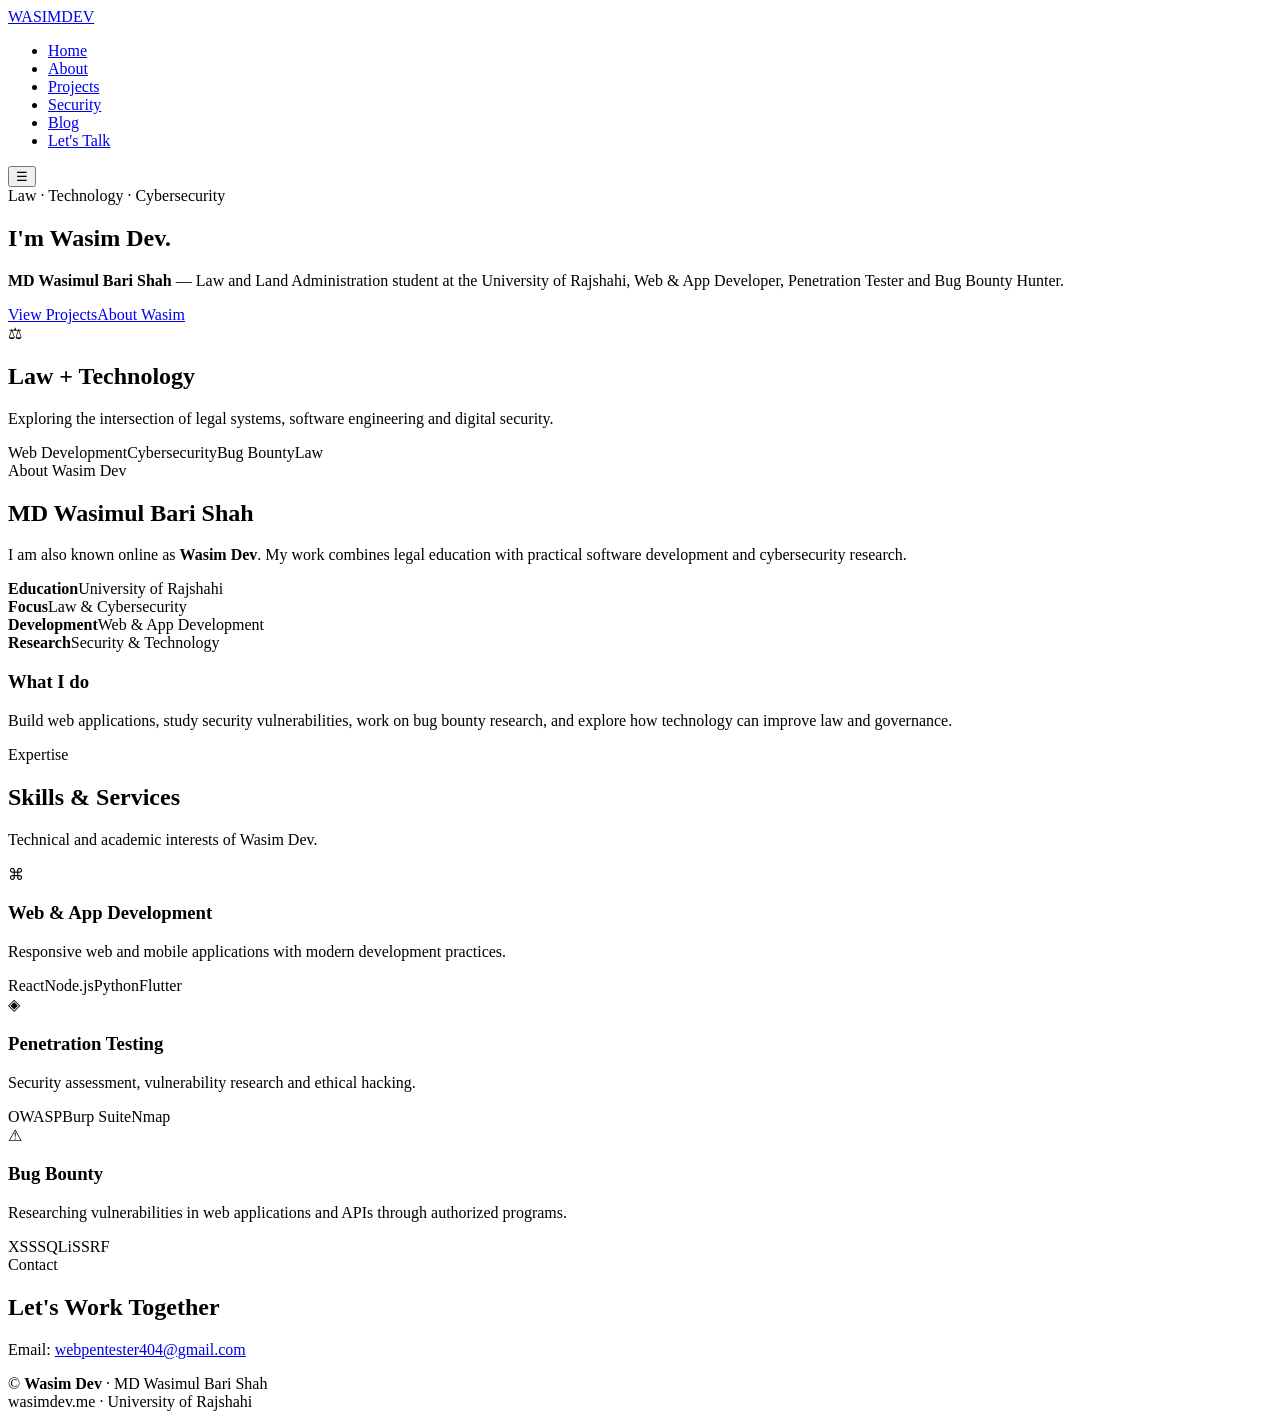
==== commit f9c08b9f: "Add files via upload" ====
--- a/index.html
+++ b/index.html
@@ -1,1525 +1,52 @@
-<!DOCTYPE html>
-<html lang="en">
-<head>
-    <meta charset="UTF-8" />
-    <meta name="viewport" content="width=device-width, initial-scale=1.0" />
-    <title>MD WASIMUL BARI SHAH · Portfolio</title>
-
-    <!-- Google Fonts -->
-    <link rel="preconnect" href="https://fonts.googleapis.com" />
-    <link rel="preconnect" href="https://fonts.gstatic.com" crossorigin />
-    <link href="https://fonts.googleapis.com/css2?family=Inter:ital,opsz,wght@0,14..32,100..900;1,14..32,100..900&display=swap" rel="stylesheet" />
-
-    <!-- Font Awesome 6 -->
-    <link rel="stylesheet" href="https://cdnjs.cloudflare.com/ajax/libs/font-awesome/6.0.0-beta3/css/all.min.css" />
-
-    <style>
-        /* ---------- RESET & BASE ---------- */
-        *,
-        *::before,
-        *::after {
-            margin: 0;
-            padding: 0;
-            box-sizing: border-box;
-        }
-
-        :root {
-            --bg-primary: #080c18;
-            --bg-secondary: #0f1629;
-            --bg-card: #141d33;
-            --bg-card-hover: #1a2642;
-            --text-primary: #f0f4ff;
-            --text-secondary: #a8b9d9;
-            --text-muted: #6a7fa0;
-            --gold: #e8b83a;
-            --gold-light: #f5d96a;
-            --gold-glow: rgba(232, 184, 58, 0.15);
-            --blue-accent: #4fc3f7;
-            --border-glow: rgba(232, 184, 58, 0.08);
-            --radius: 16px;
-            --transition: 0.35s cubic-bezier(0.25, 0.46, 0.45, 0.94);
-            --shadow-card: 0 8px 40px rgba(0, 0, 0, 0.5);
-        }
-
-        html {
-            scroll-behavior: smooth;
-        }
-
-        body {
-            font-family: "Inter", -apple-system, BlinkMacSystemFont, sans-serif;
-            background: var(--bg-primary);
-            color: var(--text-primary);
-            line-height: 1.6;
-            overflow-x: hidden;
-            -webkit-font-smoothing: antialiased;
-        }
-
-        a {
-            text-decoration: none;
-            color: inherit;
-        }
-
-        img {
-            max-width: 100%;
-            display: block;
-        }
-
-        .container {
-            max-width: 1200px;
-            margin: 0 auto;
-            padding: 0 24px;
-        }
-
-        /* ---------- SCROLLBAR ---------- */
-        ::-webkit-scrollbar {
-            width: 8px;
-        }
-        ::-webkit-scrollbar-track {
-            background: var(--bg-primary);
-        }
-        ::-webkit-scrollbar-thumb {
-            background: var(--gold);
-            border-radius: 8px;
-        }
-        ::-webkit-scrollbar-thumb:hover {
-            background: var(--gold-light);
-        }
-
-        /* ---------- UTILITY ---------- */
-        .section-badge {
-            display: inline-block;
-            font-size: 0.7rem;
-            font-weight: 600;
-            letter-spacing: 2px;
-            text-transform: uppercase;
-            color: var(--gold);
-            background: rgba(232, 184, 58, 0.10);
-            padding: 6px 18px;
-            border-radius: 100px;
-            border: 1px solid rgba(232, 184, 58, 0.15);
-            margin-bottom: 16px;
-        }
-
-        .section-title {
-            font-size: 2.6rem;
-            font-weight: 700;
-            line-height: 1.15;
-            letter-spacing: -0.02em;
-        }
-        .section-title .highlight {
-            color: var(--gold);
-        }
-
-        .section-subtitle {
-            color: var(--text-secondary);
-            font-size: 1.05rem;
-            max-width: 560px;
-            margin-top: 12px;
-        }
-
-        /* ---------- NAV ---------- */
-        nav {
-            position: fixed;
-            top: 0;
-            left: 0;
-            width: 100%;
-            z-index: 1000;
-            padding: 16px 0;
-            background: rgba(8, 12, 24, 0.72);
-            backdrop-filter: blur(18px) saturate(1.4);
-            border-bottom: 1px solid rgba(255, 255, 255, 0.03);
-            transition: var(--transition);
-        }
-        nav.scrolled {
-            background: rgba(8, 12, 24, 0.92);
-            box-shadow: 0 4px 30px rgba(0, 0, 0, 0.5);
-        }
-
-        .nav-inner {
-            display: flex;
-            align-items: center;
-            justify-content: space-between;
-        }
-
-        .nav-logo {
-            font-size: 1.35rem;
-            font-weight: 700;
-            letter-spacing: -0.5px;
-            color: var(--text-primary);
-        }
-        .nav-logo span {
-            color: var(--gold);
-        }
-
-        .nav-links {
-            display: flex;
-            align-items: center;
-            gap: 32px;
-            list-style: none;
-        }
-        .nav-links a {
-            font-size: 0.85rem;
-            font-weight: 500;
-            color: var(--text-secondary);
-            transition: var(--transition);
-            position: relative;
-        }
-        .nav-links a::after {
-            content: "";
-            position: absolute;
-            bottom: -4px;
-            left: 0;
-            width: 0;
-            height: 2px;
-            background: var(--gold);
-            transition: var(--transition);
-        }
-        .nav-links a:hover {
-            color: var(--text-primary);
-        }
-        .nav-links a:hover::after {
-            width: 100%;
-        }
-
-        .nav-cta {
-            background: var(--gold);
-            color: #080c18 !important;
-            padding: 8px 22px;
-            border-radius: 100px;
-            font-weight: 600 !important;
-            font-size: 0.8rem !important;
-            transition: var(--transition);
-        }
-        .nav-cta::after {
-            display: none !important;
-        }
-        .nav-cta:hover {
-            background: var(--gold-light);
-            transform: translateY(-2px);
-            box-shadow: 0 8px 24px rgba(232, 184, 58, 0.3);
-        }
-
-        /* Mobile hamburger */
-        .hamburger {
-            display: none;
-            flex-direction: column;
-            gap: 5px;
-            background: none;
-            border: none;
-            cursor: pointer;
-            padding: 4px;
-        }
-        .hamburger span {
-            display: block;
-            width: 26px;
-            height: 2.5px;
-            background: var(--text-primary);
-            border-radius: 4px;
-            transition: var(--transition);
-        }
-        .hamburger.active span:nth-child(1) {
-            transform: rotate(45deg) translate(5px, 5px);
-        }
-        .hamburger.active span:nth-child(2) {
-            opacity: 0;
-        }
-        .hamburger.active span:nth-child(3) {
-            transform: rotate(-45deg) translate(5px, -5px);
-        }
-
-        /* ---------- HERO ---------- */
-        .hero {
-            min-height: 100vh;
-            display: flex;
-            align-items: center;
-            position: relative;
-            padding: 120px 0 80px;
-            overflow: hidden;
-        }
-
-        .hero-glow {
-            position: absolute;
-            top: -30%;
-            right: -10%;
-            width: 600px;
-            height: 600px;
-            background: radial-gradient(circle, rgba(232, 184, 58, 0.06) 0%, transparent 70%);
-            border-radius: 50%;
-            pointer-events: none;
-            animation: floatGlow 12s ease-in-out infinite alternate;
-        }
-        .hero-glow-2 {
-            position: absolute;
-            bottom: -20%;
-            left: -10%;
-            width: 500px;
-            height: 500px;
-            background: radial-gradient(circle, rgba(79, 195, 247, 0.04) 0%, transparent 70%);
-            border-radius: 50%;
-            pointer-events: none;
-            animation: floatGlow 16s ease-in-out infinite alternate-reverse;
-        }
-
-        @keyframes floatGlow {
-            0% {
-                transform: translate(0, 0) scale(1);
-            }
-            100% {
-                transform: translate(40px, -30px) scale(1.1);
-            }
-        }
-
-        .hero-grid {
-            display: grid;
-            grid-template-columns: 1fr 1fr;
-            gap: 60px;
-            align-items: center;
-            position: relative;
-            z-index: 2;
-        }
-
-        .hero-content {
-            display: flex;
-            flex-direction: column;
-        }
-
-        .hero-tag {
-            display: inline-block;
-            font-size: 0.7rem;
-            font-weight: 600;
-            letter-spacing: 2.5px;
-            text-transform: uppercase;
-            color: var(--gold);
-            background: rgba(232, 184, 58, 0.08);
-            padding: 8px 20px;
-            border-radius: 100px;
-            border: 1px solid rgba(232, 184, 58, 0.12);
-            margin-bottom: 20px;
-            width: fit-content;
-        }
-
-        .hero-name {
-            font-size: 4rem;
-            font-weight: 800;
-            line-height: 1.05;
-            letter-spacing: -0.03em;
-        }
-        .hero-name .gold {
-            color: var(--gold);
-        }
-
-        .hero-title {
-            font-size: 1.25rem;
-            font-weight: 400;
-            color: var(--text-secondary);
-            margin-top: 12px;
-            max-width: 520px;
-        }
-        .hero-title strong {
-            color: var(--text-primary);
-            font-weight: 500;
-        }
-
-        .hero-typing-wrap {
-            margin-top: 18px;
-            display: flex;
-            align-items: center;
-            gap: 6px;
-            font-size: 1.1rem;
-            font-weight: 400;
-            color: var(--text-secondary);
-            min-height: 2.2rem;
-        }
-        .hero-typing-wrap .prefix {
-            color: var(--text-muted);
-        }
-        .hero-typing-wrap .typed-text {
-            color: var(--gold-light);
-            font-weight: 500;
-            border-right: 2px solid var(--gold);
-            padding-right: 8px;
-            white-space: nowrap;
-            animation: blink 0.9s step-end infinite;
-        }
-        @keyframes blink {
-            50% {
-                border-color: transparent;
-            }
-        }
-
-        .hero-actions {
-            display: flex;
-            flex-wrap: wrap;
-            gap: 16px;
-            margin-top: 32px;
-        }
-
-        .btn-primary {
-            display: inline-flex;
-            align-items: center;
-            gap: 10px;
-            background: var(--gold);
-            color: #080c18;
-            font-weight: 600;
-            padding: 14px 34px;
-            border-radius: 100px;
-            font-size: 0.9rem;
-            transition: var(--transition);
-            border: none;
-            cursor: pointer;
-        }
-        .btn-primary:hover {
-            background: var(--gold-light);
-            transform: translateY(-3px);
-            box-shadow: 0 12px 32px rgba(232, 184, 58, 0.3);
-        }
-
-        .btn-secondary {
-            display: inline-flex;
-            align-items: center;
-            gap: 10px;
-            background: transparent;
-            color: var(--text-primary);
-            font-weight: 500;
-            padding: 14px 34px;
-            border-radius: 100px;
-            font-size: 0.9rem;
-            border: 1px solid rgba(255, 255, 255, 0.12);
-            transition: var(--transition);
-            cursor: pointer;
-        }
-        .btn-secondary:hover {
-            background: rgba(255, 255, 255, 0.04);
-            border-color: rgba(255, 255, 255, 0.25);
-            transform: translateY(-3px);
-        }
-
-        .hero-visual {
-            display: flex;
-            justify-content: center;
-            align-items: center;
-            position: relative;
-        }
-
-        .hero-badge-ring {
-            position: relative;
-            width: 340px;
-            height: 340px;
-            display: flex;
-            align-items: center;
-            justify-content: center;
-        }
-
-        .hero-badge-ring .ring {
-            position: absolute;
-            width: 100%;
-            height: 100%;
-            border-radius: 50%;
-            border: 2px solid rgba(232, 184, 58, 0.10);
-            animation: spinRing 30s linear infinite;
-        }
-        .hero-badge-ring .ring:nth-child(2) {
-            width: 85%;
-            height: 85%;
-            border-color: rgba(79, 195, 247, 0.07);
-            animation-duration: 22s;
-            animation-direction: reverse;
-        }
-        .hero-badge-ring .ring:nth-child(3) {
-            width: 70%;
-            height: 70%;
-            border-color: rgba(232, 184, 58, 0.06);
-            animation-duration: 18s;
-        }
-
-        @keyframes spinRing {
-            0% {
-                transform: rotate(0deg);
-            }
-            100% {
-                transform: rotate(360deg);
-            }
-        }
-
-        .hero-badge-center {
-            position: relative;
-            z-index: 2;
-            width: 180px;
-            height: 180px;
-            border-radius: 50%;
-            background: linear-gradient(135deg, #141d33, #0f1629);
-            display: flex;
-            flex-direction: column;
-            align-items: center;
-            justify-content: center;
-            border: 2px solid rgba(232, 184, 58, 0.12);
-            box-shadow: 0 0 60px rgba(232, 184, 58, 0.04);
-            text-align: center;
-        }
-        .hero-badge-center .badge-icon {
-            font-size: 2.8rem;
-            color: var(--gold);
-            margin-bottom: 4px;
-        }
-        .hero-badge-center .badge-text {
-            font-size: 0.6rem;
-            font-weight: 600;
-            letter-spacing: 1px;
-            text-transform: uppercase;
-            color: var(--text-secondary);
-            line-height: 1.4;
-        }
-        .hero-badge-center .badge-text span {
-            color: var(--gold);
-            font-weight: 700;
-        }
-
-        .particle {
-            position: absolute;
-            border-radius: 50%;
-            background: var(--gold);
-            opacity: 0.15;
-            pointer-events: none;
-            animation: floatParticle 8s ease-in-out infinite alternate;
-        }
-        .particle:nth-child(1) {
-            width: 12px;
-            height: 12px;
-            top: 10%;
-            left: 5%;
-            animation-delay: 0s;
-        }
-        .particle:nth-child(2) {
-            width: 8px;
-            height: 8px;
-            bottom: 15%;
-            right: 8%;
-            animation-delay: 2s;
-            background: var(--blue-accent);
-        }
-        .particle:nth-child(3) {
-            width: 16px;
-            height: 16px;
-            top: 60%;
-            left: 2%;
-            animation-delay: 4s;
-            opacity: 0.08;
-        }
-        .particle:nth-child(4) {
-            width: 10px;
-            height: 10px;
-            bottom: 30%;
-            right: 0;
-            animation-delay: 1s;
-            background: var(--blue-accent);
-            opacity: 0.08;
-        }
-
-        @keyframes floatParticle {
-            0% {
-                transform: translate(0, 0) scale(1);
-            }
-            100% {
-                transform: translate(20px, -30px) scale(1.3);
-            }
-        }
-
-        /* ---------- ABOUT ---------- */
-        .about {
-            padding: 100px 0;
-            background: var(--bg-secondary);
-            border-top: 1px solid rgba(255, 255, 255, 0.02);
-            border-bottom: 1px solid rgba(255, 255, 255, 0.02);
-        }
-
-        .about-grid {
-            display: grid;
-            grid-template-columns: 1fr 1fr;
-            gap: 60px;
-            align-items: center;
-        }
-
-        .about-text p {
-            color: var(--text-secondary);
-            font-size: 1.05rem;
-            margin-bottom: 20px;
-            max-width: 540px;
-        }
-        .about-text p strong {
-            color: var(--text-primary);
-        }
-        .about-text .highlight-text {
-            color: var(--gold);
-            font-weight: 500;
-        }
-
-        .about-stats {
-            display: grid;
-            grid-template-columns: repeat(3, 1fr);
-            gap: 20px;
-            margin-top: 32px;
-        }
-        .stat-item {
-            background: var(--bg-card);
-            padding: 24px 18px;
-            border-radius: var(--radius);
-            border: 1px solid rgba(255, 255, 255, 0.03);
-            text-align: center;
-            transition: var(--transition);
-        }
-        .stat-item:hover {
-            background: var(--bg-card-hover);
-            border-color: rgba(232, 184, 58, 0.08);
-            transform: translateY(-4px);
-        }
-        .stat-item .number {
-            font-size: 2rem;
-            font-weight: 700;
-            color: var(--gold);
-            letter-spacing: -0.02em;
-        }
-        .stat-item .label {
-            font-size: 0.75rem;
-            color: var(--text-muted);
-            text-transform: uppercase;
-            letter-spacing: 0.5px;
-            margin-top: 4px;
-        }
-
-        .about-visual {
-            display: flex;
-            justify-content: center;
-        }
-        .about-card {
-            background: var(--bg-card);
-            border-radius: var(--radius);
-            padding: 40px 36px;
-            border: 1px solid rgba(255, 255, 255, 0.04);
-            box-shadow: var(--shadow-card);
-            width: 100%;
-            max-width: 420px;
-            transition: var(--transition);
-        }
-        .about-card:hover {
-            border-color: rgba(232, 184, 58, 0.10);
-        }
-        .about-card .card-icon {
-            font-size: 2.2rem;
-            color: var(--gold);
-            margin-bottom: 12px;
-        }
-        .about-card h4 {
-            font-size: 1.2rem;
-            font-weight: 600;
-            margin-bottom: 6px;
-        }
-        .about-card p {
-            color: var(--text-secondary);
-            font-size: 0.92rem;
-            margin-bottom: 16px;
-        }
-        .about-card .meta-item {
-            display: flex;
-            align-items: center;
-            gap: 12px;
-            padding: 10px 0;
-            border-bottom: 1px solid rgba(255, 255, 255, 0.03);
-            font-size: 0.9rem;
-            color: var(--text-secondary);
-        }
-        .about-card .meta-item:last-child {
-            border-bottom: none;
-        }
-        .about-card .meta-item i {
-            width: 20px;
-            color: var(--gold);
-            font-size: 0.95rem;
-        }
-        .about-card .meta-item span {
-            color: var(--text-primary);
-        }
-
-        /* ---------- SKILLS ---------- */
-        .skills {
-            padding: 100px 0;
-        }
-
-        .skills-header {
-            text-align: center;
-            margin-bottom: 56px;
-        }
-        .skills-header .section-subtitle {
-            margin-left: auto;
-            margin-right: auto;
-        }
-
-        .skills-grid {
-            display: grid;
-            grid-template-columns: repeat(3, 1fr);
-            gap: 28px;
-        }
-
-        .skill-card {
-            background: var(--bg-card);
-            border-radius: var(--radius);
-            padding: 36px 28px;
-            border: 1px solid rgba(255, 255, 255, 0.03);
-            transition: var(--transition);
-            box-shadow: var(--shadow-card);
-            position: relative;
-            overflow: hidden;
-        }
-        .skill-card::before {
-            content: "";
-            position: absolute;
-            top: 0;
-            left: 0;
-            right: 0;
-            height: 3px;
-            background: linear-gradient(90deg, var(--gold), var(--gold-light));
-            opacity: 0;
-            transition: var(--transition);
-        }
-        .skill-card:hover {
-            transform: translateY(-8px);
-            border-color: rgba(232, 184, 58, 0.10);
-            background: var(--bg-card-hover);
-        }
-        .skill-card:hover::before {
-            opacity: 1;
-        }
-
-        .skill-card .skill-icon {
-            font-size: 2.2rem;
-            color: var(--gold);
-            margin-bottom: 16px;
-            display: inline-block;
-        }
-        .skill-card h3 {
-            font-size: 1.2rem;
-            font-weight: 600;
-            margin-bottom: 8px;
-        }
-        .skill-card p {
-            color: var(--text-secondary);
-            font-size: 0.92rem;
-            line-height: 1.7;
-        }
-        .skill-tags {
-            display: flex;
-            flex-wrap: wrap;
-            gap: 8px;
-            margin-top: 16px;
-        }
-        .skill-tags span {
-            background: rgba(232, 184, 58, 0.07);
-            color: var(--text-secondary);
-            font-size: 0.7rem;
-            font-weight: 500;
-            padding: 4px 14px;
-            border-radius: 100px;
-            border: 1px solid rgba(232, 184, 58, 0.06);
-            letter-spacing: 0.3px;
-        }
-
-        /* ---------- CONTACT ---------- */
-        .contact {
-            padding: 100px 0;
-            background: var(--bg-secondary);
-            border-top: 1px solid rgba(255, 255, 255, 0.02);
-        }
-
-        .contact-grid {
-            display: grid;
-            grid-template-columns: 1fr 1fr;
-            gap: 60px;
-            align-items: start;
-        }
-
-        .contact-info h2 {
-            font-size: 2.4rem;
-            font-weight: 700;
-            letter-spacing: -0.02em;
-        }
-        .contact-info h2 .highlight {
-            color: var(--gold);
-        }
-        .contact-info p {
-            color: var(--text-secondary);
-            font-size: 1.05rem;
-            margin-top: 12px;
-            max-width: 440px;
-        }
-
-        .contact-details {
-            margin-top: 32px;
-            display: flex;
-            flex-direction: column;
-            gap: 18px;
-        }
-        .contact-item {
-            display: flex;
-            align-items: center;
-            gap: 16px;
-            font-size: 0.95rem;
-            color: var(--text-secondary);
-            transition: var(--transition);
-            padding: 8px 0;
-        }
-        .contact-item:hover {
-            color: var(--text-primary);
-        }
-        .contact-item i {
-            width: 40px;
-            height: 40px;
-            display: flex;
-            align-items: center;
-            justify-content: center;
-            background: var(--bg-card);
-            border-radius: 50%;
-            color: var(--gold);
-            font-size: 1rem;
-            border: 1px solid rgba(255, 255, 255, 0.04);
-            flex-shrink: 0;
-        }
-        .contact-item a {
-            color: inherit;
-            transition: var(--transition);
-        }
-        .contact-item a:hover {
-            color: var(--gold);
-        }
-
-        .social-links {
-            display: flex;
-            flex-wrap: wrap;
-            gap: 12px;
-            margin-top: 28px;
-        }
-        .social-link {
-            display: inline-flex;
-            align-items: center;
-            justify-content: center;
-            width: 48px;
-            height: 48px;
-            border-radius: 50%;
-            background: var(--bg-card);
-            color: var(--text-secondary);
-            font-size: 1.2rem;
-            border: 1px solid rgba(255, 255, 255, 0.04);
-            transition: var(--transition);
-        }
-        .social-link:hover {
-            background: var(--gold);
-            color: #080c18;
-            transform: translateY(-4px);
-            box-shadow: 0 8px 24px rgba(232, 184, 58, 0.25);
-            border-color: var(--gold);
-        }
-
-        .contact-form-wrap {
-            background: var(--bg-card);
-            border-radius: var(--radius);
-            padding: 40px 36px;
-            border: 1px solid rgba(255, 255, 255, 0.04);
-            box-shadow: var(--shadow-card);
-        }
-        .contact-form-wrap h4 {
-            font-size: 1.3rem;
-            font-weight: 600;
-            margin-bottom: 4px;
-        }
-        .contact-form-wrap p {
-            color: var(--text-secondary);
-            font-size: 0.9rem;
-            margin-bottom: 24px;
-        }
-
-        .form-group {
-            margin-bottom: 18px;
-        }
-        .form-group label {
-            display: block;
-            font-size: 0.8rem;
-            font-weight: 500;
-            color: var(--text-secondary);
-            margin-bottom: 6px;
-        }
-        .form-group input,
-        .form-group textarea {
-            width: 100%;
-            padding: 14px 18px;
-            background: var(--bg-primary);
-            border: 1px solid rgba(255, 255, 255, 0.06);
-            border-radius: 12px;
-            color: var(--text-primary);
-            font-size: 0.95rem;
-            font-family: inherit;
-            transition: var(--transition);
-            outline: none;
-        }
-        .form-group input:focus,
-        .form-group textarea:focus {
-            border-color: var(--gold);
-            box-shadow: 0 0 0 4px rgba(232, 184, 58, 0.06);
-        }
-        .form-group textarea {
-            min-height: 120px;
-            resize: vertical;
-        }
-        .form-group input::placeholder,
-        .form-group textarea::placeholder {
-            color: var(--text-muted);
-            font-size: 0.9rem;
-        }
-
-        .btn-submit {
-            width: 100%;
-            padding: 16px;
-            background: var(--gold);
-            color: #080c18;
-            font-weight: 600;
-            font-size: 1rem;
-            border: none;
-            border-radius: 12px;
-            cursor: pointer;
-            transition: var(--transition);
-            font-family: inherit;
-        }
-        .btn-submit:hover {
-            background: var(--gold-light);
-            transform: translateY(-2px);
-            box-shadow: 0 8px 28px rgba(232, 184, 58, 0.25);
-        }
-
-        /* ---------- FOOTER ---------- */
-        footer {
-            padding: 40px 0;
-            border-top: 1px solid rgba(255, 255, 255, 0.03);
-            background: var(--bg-primary);
-        }
-        .footer-inner {
-            display: flex;
-            justify-content: space-between;
-            align-items: center;
-            flex-wrap: wrap;
-            gap: 16px;
-        }
-        .footer-inner p {
-            color: var(--text-muted);
-            font-size: 0.85rem;
-        }
-        .footer-inner p span {
-            color: var(--gold);
-        }
-        .footer-domain {
-            font-size: 0.85rem;
-            color: var(--text-secondary);
-            letter-spacing: 0.5px;
-        }
-        .footer-domain i {
-            color: var(--gold);
-            margin-right: 6px;
-        }
-
-        /* ---------- RESPONSIVE ---------- */
-        @media (max-width: 1024px) {
-            .hero-grid {
-                gap: 40px;
-            }
-            .hero-name {
-                font-size: 3.2rem;
-            }
-            .hero-badge-ring {
-                width: 280px;
-                height: 280px;
-            }
-            .hero-badge-center {
-                width: 150px;
-                height: 150px;
-            }
-            .hero-badge-center .badge-icon {
-                font-size: 2.2rem;
-            }
-        }
-
-        @media (max-width: 900px) {
-            .hero-grid {
-                grid-template-columns: 1fr;
-                text-align: center;
-            }
-            .hero-content {
-                align-items: center;
-            }
-            .hero-tag {
-                margin-left: auto;
-                margin-right: auto;
-            }
-            .hero-title {
-                max-width: 100%;
-            }
-            .hero-typing-wrap {
-                justify-content: center;
-            }
-            .hero-actions {
-                justify-content: center;
-            }
-            .hero-badge-ring {
-                width: 240px;
-                height: 240px;
-            }
-            .hero-badge-center {
-                width: 130px;
-                height: 130px;
-            }
-            .hero-badge-center .badge-icon {
-                font-size: 1.8rem;
-            }
-            .hero-badge-center .badge-text {
-                font-size: 0.5rem;
-            }
-
-            .about-grid {
-                grid-template-columns: 1fr;
-                gap: 40px;
-            }
-            .about-text p {
-                max-width: 100%;
-            }
-            .about-stats {
-                grid-template-columns: repeat(3, 1fr);
-            }
-
-            .skills-grid {
-                grid-template-columns: 1fr 1fr;
-            }
-
-            .contact-grid {
-                grid-template-columns: 1fr;
-                gap: 40px;
-            }
-            .contact-info p {
-                max-width: 100%;
-            }
-
-            .section-title {
-                font-size: 2.2rem;
-            }
-        }
-
-        @media (max-width: 640px) {
-            .nav-links {
-                position: fixed;
-                top: 0;
-                right: -100%;
-                width: 280px;
-                height: 100vh;
-                background: var(--bg-secondary);
-                flex-direction: column;
-                justify-content: center;
-                align-items: center;
-                gap: 28px;
-                padding: 40px;
-                transition: var(--transition);
-                border-left: 1px solid rgba(255, 255, 255, 0.04);
-                box-shadow: -8px 0 40px rgba(0, 0, 0, 0.6);
-            }
-            .nav-links.open {
-                right: 0;
-            }
-            .nav-links a {
-                font-size: 1.1rem;
-            }
-            .nav-cta {
-                padding: 10px 28px;
-                font-size: 0.9rem !important;
-            }
-            .hamburger {
-                display: flex;
-                z-index: 1001;
-            }
-
-            .hero-name {
-                font-size: 2.6rem;
-            }
-            .hero-title {
-                font-size: 1.05rem;
-            }
-            .hero-typing-wrap {
-                font-size: 0.95rem;
-                flex-wrap: wrap;
-                justify-content: center;
-            }
-            .hero-badge-ring {
-                width: 200px;
-                height: 200px;
-            }
-            .hero-badge-center {
-                width: 110px;
-                height: 110px;
-            }
-            .hero-badge-center .badge-icon {
-                font-size: 1.5rem;
-            }
-
-            .section-title {
-                font-size: 1.8rem;
-            }
-            .about-stats {
-                grid-template-columns: 1fr 1fr;
-            }
-            .skills-grid {
-                grid-template-columns: 1fr;
-            }
-
-            .contact-form-wrap {
-                padding: 28px 20px;
-            }
-            .footer-inner {
-                flex-direction: column;
-                text-align: center;
-            }
-
-            .about-card {
-                padding: 28px 20px;
-            }
-        }
-
-        @media (max-width: 400px) {
-            .hero-name {
-                font-size: 2rem;
-            }
-            .hero-actions {
-                flex-direction: column;
-                align-items: center;
-                width: 100%;
-            }
-            .btn-primary,
-            .btn-secondary {
-                width: 100%;
-                justify-content: center;
-            }
-            .about-stats {
-                grid-template-columns: 1fr;
-            }
-            .social-links {
-                justify-content: center;
-            }
-        }
-    </style>
+<!doctype html><html lang="en"><head>
+<meta charset="UTF-8"><meta name="viewport" content="width=device-width,initial-scale=1">
+<title>Wasim Dev — MD Wasimul Bari Shah | Law, Technology & Cybersecurity</title>
+<meta name="description" content="Wasim Dev — MD Wasimul Bari Shah, Law student at the University of Rajshahi, Web & App Developer, Penetration Tester and Bug Bounty Hunter from Bangladesh.">
+<meta name="author" content="MD Wasimul Bari Shah">
+<link rel="canonical" href="https://wasimdev.me/">
+<meta property="og:type" content="website"><meta property="og:title" content="Wasim Dev — MD Wasimul Bari Shah | Law, Technology & Cybersecurity"><meta property="og:description" content="Wasim Dev — MD Wasimul Bari Shah, Law student at the University of Rajshahi, Web & App Developer, Penetration Tester and Bug Bounty Hunter from Bangladesh."><meta property="og:url" content="https://wasimdev.me/"><meta property="og:site_name" content="Wasim Dev">
+<meta name="twitter:card" content="summary_large_image"><meta name="twitter:title" content="Wasim Dev — MD Wasimul Bari Shah | Law, Technology & Cybersecurity"><meta name="twitter:description" content="Wasim Dev — MD Wasimul Bari Shah, Law student at the University of Rajshahi, Web & App Developer, Penetration Tester and Bug Bounty Hunter from Bangladesh.">
+<link rel="preconnect" href="https://fonts.googleapis.com"><link rel="preconnect" href="https://fonts.gstatic.com" crossorigin>
+<link href="https://fonts.googleapis.com/css2?family=Inter:wght@400;500;600;700;800&display=swap" rel="stylesheet">
+<link rel="stylesheet" href="/assets/style.css">
+<script type="application/ld+json">
+{
+ "@context":"https://schema.org",
+ "@type":"WebSite",
+ "name":"Wasim Dev",
+ "alternateName":["Wasim","WasimDev","MD Wasimul Bari Shah"],
+ "url":"https://wasimdev.me/"
+}
+</script>
+<script type="application/ld+json">
+{
+ "@context":"https://schema.org",
+ "@type":"Person",
+ "@id":"https://wasimdev.me/#person",
+ "name":"MD Wasimul Bari Shah",
+ "alternateName":["Wasim","Wasim Dev","WasimDev"],
+ "url":"https://wasimdev.me/",
+ "jobTitle":"Web Developer & Security Researcher",
+ "description":"Law student, Web & App Developer, Penetration Tester and Bug Bounty Hunter.",
+ "affiliation":{"@type":"CollegeOrUniversity","name":"University of Rajshahi","url":"https://www.ru.ac.bd/"},
+ "knowsAbout":["Web Development","App Development","Cybersecurity","Penetration Testing","Bug Bounty Hunting","Law","Land Administration"]
+}
+</script>
 </head>
-<body>
-
-    <!-- ========== NAVIGATION ========== -->
-    <nav id="navbar" role="navigation" aria-label="Main navigation">
-        <div class="container nav-inner">
-            <a href="#" class="nav-logo">WASIM<span>.</span></a>
-
-            <ul class="nav-links" id="navLinks" role="menubar">
-                <li role="none"><a href="#about" role="menuitem">About</a></li>
-                <li role="none"><a href="#skills" role="menuitem">Skills</a></li>
-                <li role="none"><a href="#contact" role="menuitem">Contact</a></li>
-                <li role="none"><a href="#contact" class="nav-cta" role="menuitem">Let's Talk</a></li>
-            </ul>
-
-            <button class="hamburger" id="hamburger" aria-label="Toggle navigation menu" aria-expanded="false">
-                <span></span><span></span><span></span>
-            </button>
-        </div>
-    </nav>
-
-    <!-- ========== HERO ========== -->
-    <section class="hero" id="home">
-        <div class="hero-glow"></div>
-        <div class="hero-glow-2"></div>
-
-        <div class="container hero-grid">
-            <div class="hero-content">
-                <span class="hero-tag"><i class="fas fa-shield-alt" style="margin-right: 8px;"></i> Law &amp; Cybersecurity</span>
-
-                <h1 class="hero-name">
-                    MD WASIMUL <br /><span class="gold">BARI SHAH</span>
-                </h1>
-
-                <p class="hero-title">
-                    <strong>Department of Law and Land Administration</strong> &middot;
-                    University of Rajshahi
-                </p>
-
-                <div class="hero-typing-wrap">
-                    <span class="prefix">▸</span>
-                    <span class="typed-text" id="typedText"></span>
-                </div>
-
-                <div class="hero-actions">
-                    <a href="#contact" class="btn-primary">
-                        <i class="fas fa-paper-plane"></i> Get in Touch
-                    </a>
-                    <a href="#about" class="btn-secondary">
-                        <i class="fas fa-chevron-down"></i> Explore
-                    </a>
-                </div>
-            </div>
-
-            <div class="hero-visual">
-                <div class="hero-badge-ring">
-                    <div class="ring"></div>
-                    <div class="ring"></div>
-                    <div class="ring"></div>
-                    <div class="hero-badge-center">
-                        <div class="badge-icon"><i class="fas fa-scale-balanced"></i></div>
-                        <div class="badge-text">
-                            Law <span>+</span> <br />Security
-                        </div>
-                    </div>
-                    <span class="particle"></span>
-                    <span class="particle"></span>
-                    <span class="particle"></span>
-                    <span class="particle"></span>
-                </div>
-            </div>
-        </div>
-    </section>
-
-    <!-- ========== ABOUT ========== -->
-    <section class="about" id="about">
-        <div class="container">
-            <div class="about-grid">
-                <div class="about-text">
-                    <span class="section-badge"><i class="fas fa-user" style="margin-right: 6px;"></i> About Me</span>
-                    <h2 class="section-title">
-                        Bridging <span class="highlight">Law</span> &amp;
-                        <span class="highlight">Technology</span>
-                    </h2>
-                    <p>
-                        I am <strong>MD WASIMUL BARI SHAH</strong>, a <strong>2nd Year</strong> student in the
-                        <strong>Department of Law and Land Administration</strong> at the
-                        <strong>University of Rajshahi</strong>.
-                        My academic journey in law is complemented by a deep passion for
-                        technology — I am a <span class="highlight-text">Web &amp; App Developer</span>,
-                        <span class="highlight-text">Penetration Tester</span>, and
-                        <span class="highlight-text">Bug Bounty Hunter</span>.
-                    </p>
-                    <p>
-                        I believe that the future of justice and governance lies at the
-                        intersection of legal frameworks and digital security. I am committed
-                        to using my technical skills to build secure, accessible, and
-                        transparent systems — whether in law, land administration, or
-                        beyond.
-                    </p>
-
-                    <div class="about-stats">
-                        <div class="stat-item">
-                            <div class="number">4+</div>
-                            <div class="label">Years Coding</div>
-                        </div>
-                        <div class="stat-item">
-                            <div class="number">30+</div>
-                            <div class="label">Bug Bounties</div>
-                        </div>
-                        <div class="stat-item">
-                            <div class="number">12+</div>
-                            <div class="label">Projects</div>
-                        </div>
-                    </div>
-                </div>
-
-                <div class="about-visual">
-                    <div class="about-card">
-                        <div class="card-icon"><i class="fas fa-address-card"></i></div>
-                        <h4>Quick Profile</h4>
-                        <p>Law student · Developer · Security Researcher</p>
-
-                        <div class="meta-item">
-                            <i class="fas fa-graduation-cap"></i>
-                            <span>Department of Law &amp; Land Administration</span>
-                        </div>
-                        <div class="meta-item">
-                            <i class="fas fa-university"></i>
-                            <span>University of Rajshahi</span>
-                        </div>
-                        <div class="meta-item">
-                            <i class="fas fa-envelope"></i>
-                            <a href="mailto:webpentester404@gmail.com">webpentester404@gmail.com</a>
-                        </div>
-                        <div class="meta-item">
-                            <i class="fas fa-phone"></i>
-                            <a href="tel:+8801704527486">+880 1704 527486</a>
-                        </div>
-                        <div class="meta-item">
-                            <i class="fas fa-globe"></i>
-                            <span>wasimdev.me</span>
-                        </div>
-                    </div>
-                </div>
-            </div>
-        </div>
-    </section>
-
-    <!-- ========== SKILLS ========== -->
-    <section class="skills" id="skills">
-        <div class="container">
-            <div class="skills-header">
-                <span class="section-badge"><i class="fas fa-code" style="margin-right: 6px;"></i> Expertise</span>
-                <h2 class="section-title">
-                    My <span class="highlight">Skills</span> &amp; Services
-                </h2>
-                <p class="section-subtitle">
-                    Combining legal knowledge with cutting-edge technical expertise
-                    to deliver secure, innovative solutions.
-                </p>
-            </div>
-
-            <div class="skills-grid">
-                <div class="skill-card">
-                    <div class="skill-icon"><i class="fas fa-laptop-code"></i></div>
-                    <h3>Web &amp; App Development</h3>
-                    <p>
-                        Full-stack development with modern frameworks. Building
-                        responsive, high-performance web and mobile applications
-                        with a focus on security and user experience.
-                    </p>
-                    <div class="skill-tags">
-                        <span>React</span>
-                        <span>Node.js</span>
-                        <span>Python</span>
-                        <span>Flutter</span>
-                        <span>Django</span>
-                    </div>
-                </div>
-
-                <div class="skill-card">
-                    <div class="skill-icon"><i class="fas fa-shield-halved"></i></div>
-                    <h3>Penetration Testing &amp; Security</h3>
-                    <p>
-                        Comprehensive security assessments, vulnerability
-                        identification, and ethical hacking. Helping organizations
-                        fortify their digital assets against real-world threats.
-                    </p>
-                    <div class="skill-tags">
-                        <span>OWASP Top 10</span>
-                        <span>Burp Suite</span>
-                        <span>Nmap</span>
-                        <span>Metasploit</span>
-                        <span>Cloud Security</span>
-                    </div>
-                </div>
-
-                <div class="skill-card">
-                    <div class="skill-icon"><i class="fas fa-bug"></i></div>
-                    <h3>Bug Bounty Hunting</h3>
-                    <p>
-                        Actively hunting for vulnerabilities in web applications,
-                        APIs, and blockchain systems. Collaborating with global
-                        programs to make the internet safer for everyone.
-                    </p>
-                    <div class="skill-tags">
-                        <span>HackerOne</span>
-                        <span>Bugcrowd</span>
-                        <span>XSS</span>
-                        <span>SQLi</span>
-                        <span>SSRF</span>
-                    </div>
-                </div>
-            </div>
-        </div>
-    </section>
-
-    <!-- ========== CONTACT ========== -->
-    <section class="contact" id="contact">
-        <div class="container">
-            <div class="contact-grid">
-                <div class="contact-info">
-                    <span class="section-badge"><i class="fas fa-paper-plane" style="margin-right: 6px;"></i> Connect</span>
-                    <h2>
-                        Let's <span class="highlight">Work</span> Together
-                    </h2>
-                    <p>
-                        Have a project in mind, a security concern, or just want to
-                        connect? I'm always open to discussions about law, technology,
-                        and everything in between.
-                    </p>
-
-                    <div class="contact-details">
-                        <div class="contact-item">
-                            <i class="fas fa-envelope"></i>
-                            <a href="mailto:webpentester404@gmail.com">webpentester404@gmail.com</a>
-                        </div>
-                        <div class="contact-item">
-                            <i class="fas fa-phone"></i>
-                            <a href="tel:+8801704527486">+880 1704 527486</a>
-                        </div>
-                        <div class="contact-item">
-                            <i class="fas fa-location-dot"></i>
-                            <span>University of Rajshahi, Bangladesh</span>
-                        </div>
-                    </div>
-
-                    <div class="social-links">
-                        <a href="https://wa.me/8801704527486" target="_blank" rel="noopener noreferrer" class="social-link" aria-label="WhatsApp" title="WhatsApp">
-                            <i class="fab fa-whatsapp"></i>
-                        </a>
-                        <a href="#" class="social-link" aria-label="LinkedIn" title="LinkedIn">
-                            <i class="fab fa-linkedin-in"></i>
-                        </a>
-                        <a href="#" class="social-link" aria-label="GitHub" title="GitHub">
-                            <i class="fab fa-github"></i>
-                        </a>
-                        <a href="#" class="social-link" aria-label="Twitter / X" title="Twitter / X">
-                            <i class="fab fa-x-twitter"></i>
-                        </a>
-                        <a href="https://www.facebook.com/share/1Dw8euU4VD/" target="_blank" rel="noopener noreferrer" class="social-link" aria-label="Facebook" title="Facebook">
-                            <i class="fab fa-facebook-f"></i>
-                        </a>
-                        <a href="#" class="social-link" aria-label="Instagram" title="Instagram">
-                            <i class="fab fa-instagram"></i>
-                        </a>
-                        <a href="#" class="social-link" aria-label="HackerOne" title="HackerOne">
-                            <i class="fab fa-hackerone"></i>
-                        </a>
-                    </div>
-                </div>
-
-                <div class="contact-form-wrap">
-                    <h4>Send a Message</h4>
-                    <p>I'll get back to you within 24 hours.</p>
-
-                    <!-- ✅ CORRECTLY STRUCTURED FORM -->
-                    <form id="contactForm" action="https://formsubmit.co/webpentester404@gmail.com" method="POST">
-                        <input type="text" name="_honey" style="display:none" />
-                        <input type="hidden" name="_captcha" value="false" />
-                        <input type="hidden" name="_next" value="#" />
-
-                        <div class="form-group">
-                            <label for="name">Full Name</label>
-                            <input type="text" id="name" name="name" placeholder="Your name" required />
-                        </div>
-                        <div class="form-group">
-                            <label for="email">Email Address</label>
-                            <input type="email" id="email" name="email" placeholder="you@example.com" required />
-                        </div>
-                        <div class="form-group">
-                            <label for="message">Message</label>
-                            <textarea id="message" name="message" placeholder="How can I help you?" required></textarea>
-                        </div>
-                        <button type="submit" class="btn-submit">
-                            <i class="fas fa-paper-plane" style="margin-right: 8px;"></i> Send Message
-                        </button>
-                    </form>
-                </div>
-            </div>
-        </div>
-    </section>
-
-    <!-- ========== FOOTER ========== -->
-    <footer>
-        <div class="container footer-inner">
-            <p>
-                &copy; 2026 <span>MD WASIMUL BARI SHAH</span> &middot;
-                All rights reserved.
-            </p>
-            <div class="footer-domain">
-                <i class="fas fa-globe"></i> wasimdev.me
-            </div>
-        </div>
-    </footer>
-
-    <!-- ========== JAVASCRIPT ========== -->
-    <script>
-        (function() {
-            'use strict';
-
-            // ---------- TYPING EFFECT ----------
-            const typedElement = document.getElementById('typedText');
-            const phrases = [
-                'Web & App Developer',
-                'Penetration Tester',
-                'Bug Bounty Hunter',
-                'Law & Tech Enthusiast'
-            ];
-            let phraseIndex = 0;
-            let charIndex = 0;
-            let isDeleting = false;
-            let typingSpeed = 80;
-
-            function typeEffect() {
-                const currentPhrase = phrases[phraseIndex];
-                if (isDeleting) {
-                    typedElement.textContent = currentPhrase.substring(0, charIndex - 1);
-                    charIndex--;
-                    typingSpeed = 40;
-                } else {
-                    typedElement.textContent = currentPhrase.substring(0, charIndex + 1);
-                    charIndex++;
-                    typingSpeed = 90;
-                }
-
-                if (!isDeleting && charIndex === currentPhrase.length) {
-                    isDeleting = true;
-                    typingSpeed = 2000;
-                } else if (isDeleting && charIndex === 0) {
-                    isDeleting = false;
-                    phraseIndex = (phraseIndex + 1) % phrases.length;
-                    typingSpeed = 300;
-                }
-
-                setTimeout(typeEffect, typingSpeed);
-            }
-
-            typeEffect();
-
-            // ---------- NAV SCROLL EFFECT ----------
-            const navbar = document.getElementById('navbar');
-            let lastScroll = 0;
-
-            window.addEventListener('scroll', function() {
-                const currentScroll = window.pageYOffset || document.documentElement.scrollTop;
-                if (currentScroll > 50) {
-                    navbar.classList.add('scrolled');
-                } else {
-                    navbar.classList.remove('scrolled');
-                }
-                lastScroll = currentScroll;
-            });
-
-            // ---------- MOBILE HAMBURGER ----------
-            const hamburger = document.getElementById('hamburger');
-            const navLinks = document.getElementById('navLinks');
-
-            hamburger.addEventListener('click', function() {
-                const isOpen = navLinks.classList.toggle('open');
-                hamburger.classList.toggle('active');
-                hamburger.setAttribute('aria-expanded', isOpen);
-            });
-
-            navLinks.querySelectorAll('a').forEach(function(link) {
-                link.addEventListener('click', function() {
-                    navLinks.classList.remove('open');
-                    hamburger.classList.remove('active');
-                    hamburger.setAttribute('aria-expanded', 'false');
-                });
-            });
-
-            // ---------- SMOOTH SCROLL (anchor links) ----------
-            document.querySelectorAll('a[href^="#"]').forEach(function(anchor) {
-                anchor.addEventListener('click', function(e) {
-                    const targetId = this.getAttribute('href');
-                    if (targetId === '#') return;
-                    const targetElement = document.querySelector(targetId);
-                    if (targetElement) {
-                        e.preventDefault();
-                        const navHeight = navbar.offsetHeight;
-                        const targetPosition = targetElement.getBoundingClientRect().top +
-                            window.pageYOffset - navHeight - 20;
-                        window.scrollTo({
-                            top: targetPosition,
-                            behavior: 'smooth'
-                        });
-                    }
-                });
-            });
-
-        })();
-    </script>
-</body>
-</html>
+<body><nav><div class="container nav-inner">
+<a class="logo" href="/">WASIM<span>DEV</span></a>
+<ul class="nav-links">
+<li><a href="/">Home</a></li><li><a href="/about">About</a></li><li><a href="/projects">Projects</a></li><li><a href="/security">Security</a></li><li><a href="/blog">Blog</a></li><li><a class="nav-cta" href="/#contact">Let's Talk</a></li>
+</ul><button class="menu" aria-label="Open navigation" aria-expanded="false">☰</button>
+</div></nav>
+<main>
+<section class="hero"><div class="container hero-grid"><div>
+<span class="tag">Law · Technology · Cybersecurity</span>
+<h1>I'm <span class="gold">Wasim Dev</span>.</h1>
+<p class="lead"><strong>MD Wasimul Bari Shah</strong> — Law and Land Administration student at the University of Rajshahi, Web & App Developer, Penetration Tester and Bug Bounty Hunter.</p>
+<div class="actions"><a class="btn btn-primary" href="/projects">View Projects</a><a class="btn btn-secondary" href="/about">About Wasim</a></div>
+</div><div class="card"><div class="icon">⚖</div><h2>Law + Technology</h2><p>Exploring the intersection of legal systems, software engineering and digital security.</p><div class="chips"><span class="chip">Web Development</span><span class="chip">Cybersecurity</span><span class="chip">Bug Bounty</span><span class="chip">Law</span></div></div></div></section>
+<section id="about"><div class="container about-layout"><div><span class="tag">About Wasim Dev</span><h2>MD Wasimul Bari Shah</h2><p class="lead">I am also known online as <strong>Wasim Dev</strong>. My work combines legal education with practical software development and cybersecurity research.</p><div class="facts"><div class="fact"><strong>Education</strong><span>University of Rajshahi</span></div><div class="fact"><strong>Focus</strong><span>Law & Cybersecurity</span></div><div class="fact"><strong>Development</strong><span>Web & App Development</span></div><div class="fact"><strong>Research</strong><span>Security & Technology</span></div></div></div><div class="card"><h3>What I do</h3><p>Build web applications, study security vulnerabilities, work on bug bounty research, and explore how technology can improve law and governance.</p></div></div></section>
+<section><div class="container"><div class="section-head"><span class="tag">Expertise</span><h2>Skills & Services</h2><p>Technical and academic interests of Wasim Dev.</p></div><div class="grid"><div class="card"><div class="icon">⌘</div><h3>Web & App Development</h3><p>Responsive web and mobile applications with modern development practices.</p><div class="chips"><span class="chip">React</span><span class="chip">Node.js</span><span class="chip">Python</span><span class="chip">Flutter</span></div></div><div class="card"><div class="icon">◈</div><h3>Penetration Testing</h3><p>Security assessment, vulnerability research and ethical hacking.</p><div class="chips"><span class="chip">OWASP</span><span class="chip">Burp Suite</span><span class="chip">Nmap</span></div></div><div class="card"><div class="icon">⚠</div><h3>Bug Bounty</h3><p>Researching vulnerabilities in web applications and APIs through authorized programs.</p><div class="chips"><span class="chip">XSS</span><span class="chip">SQLi</span><span class="chip">SSRF</span></div></div></div></div></section>
+<section id="contact"><div class="container"><div class="section-head"><span class="tag">Contact</span><h2>Let's Work Together</h2><p>Email: <a class="gold" href="mailto:webpentester404@gmail.com">webpentester404@gmail.com</a></p></div></div></section>
+</main><footer><div class="container footer-inner"><div>© <span id="year"></span> <strong>Wasim Dev</strong> · MD Wasimul Bari Shah</div><div>wasimdev.me · University of Rajshahi</div></div></footer><script src="/assets/script.js" defer></script></body></html>
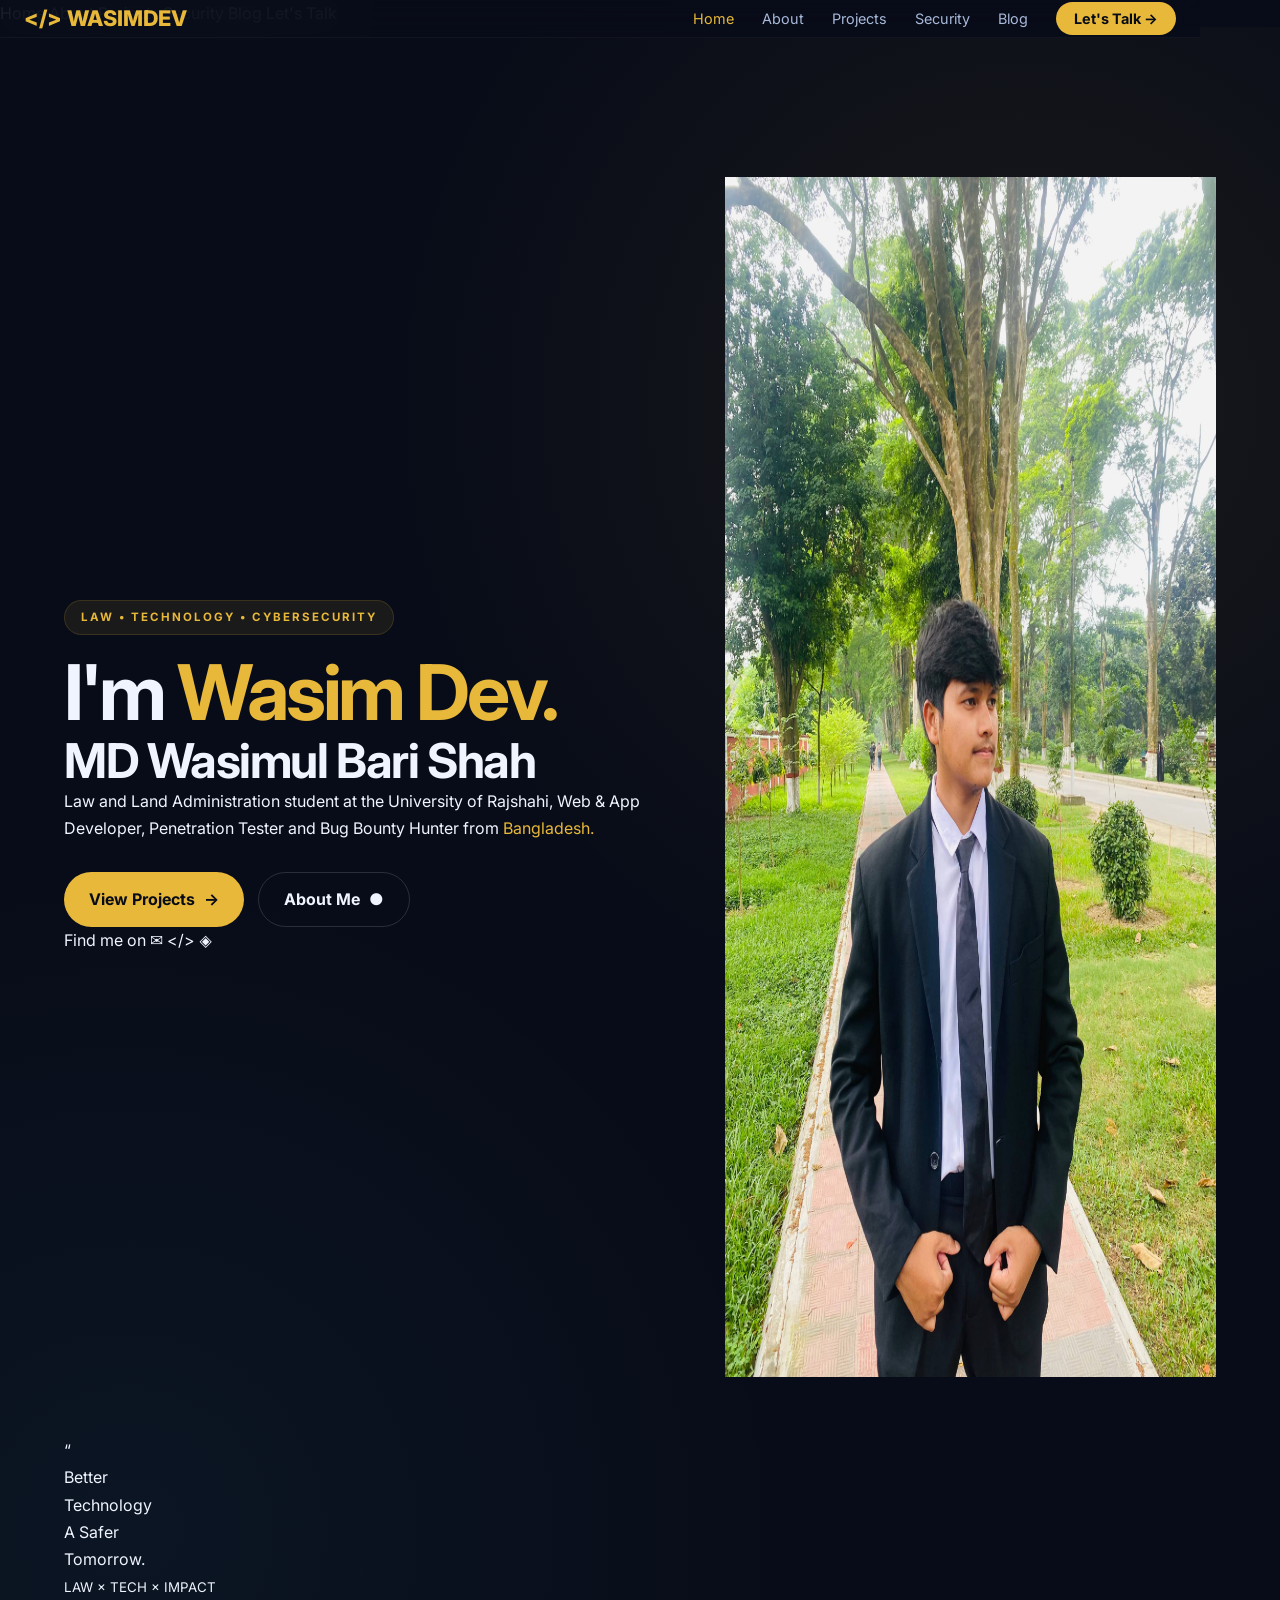
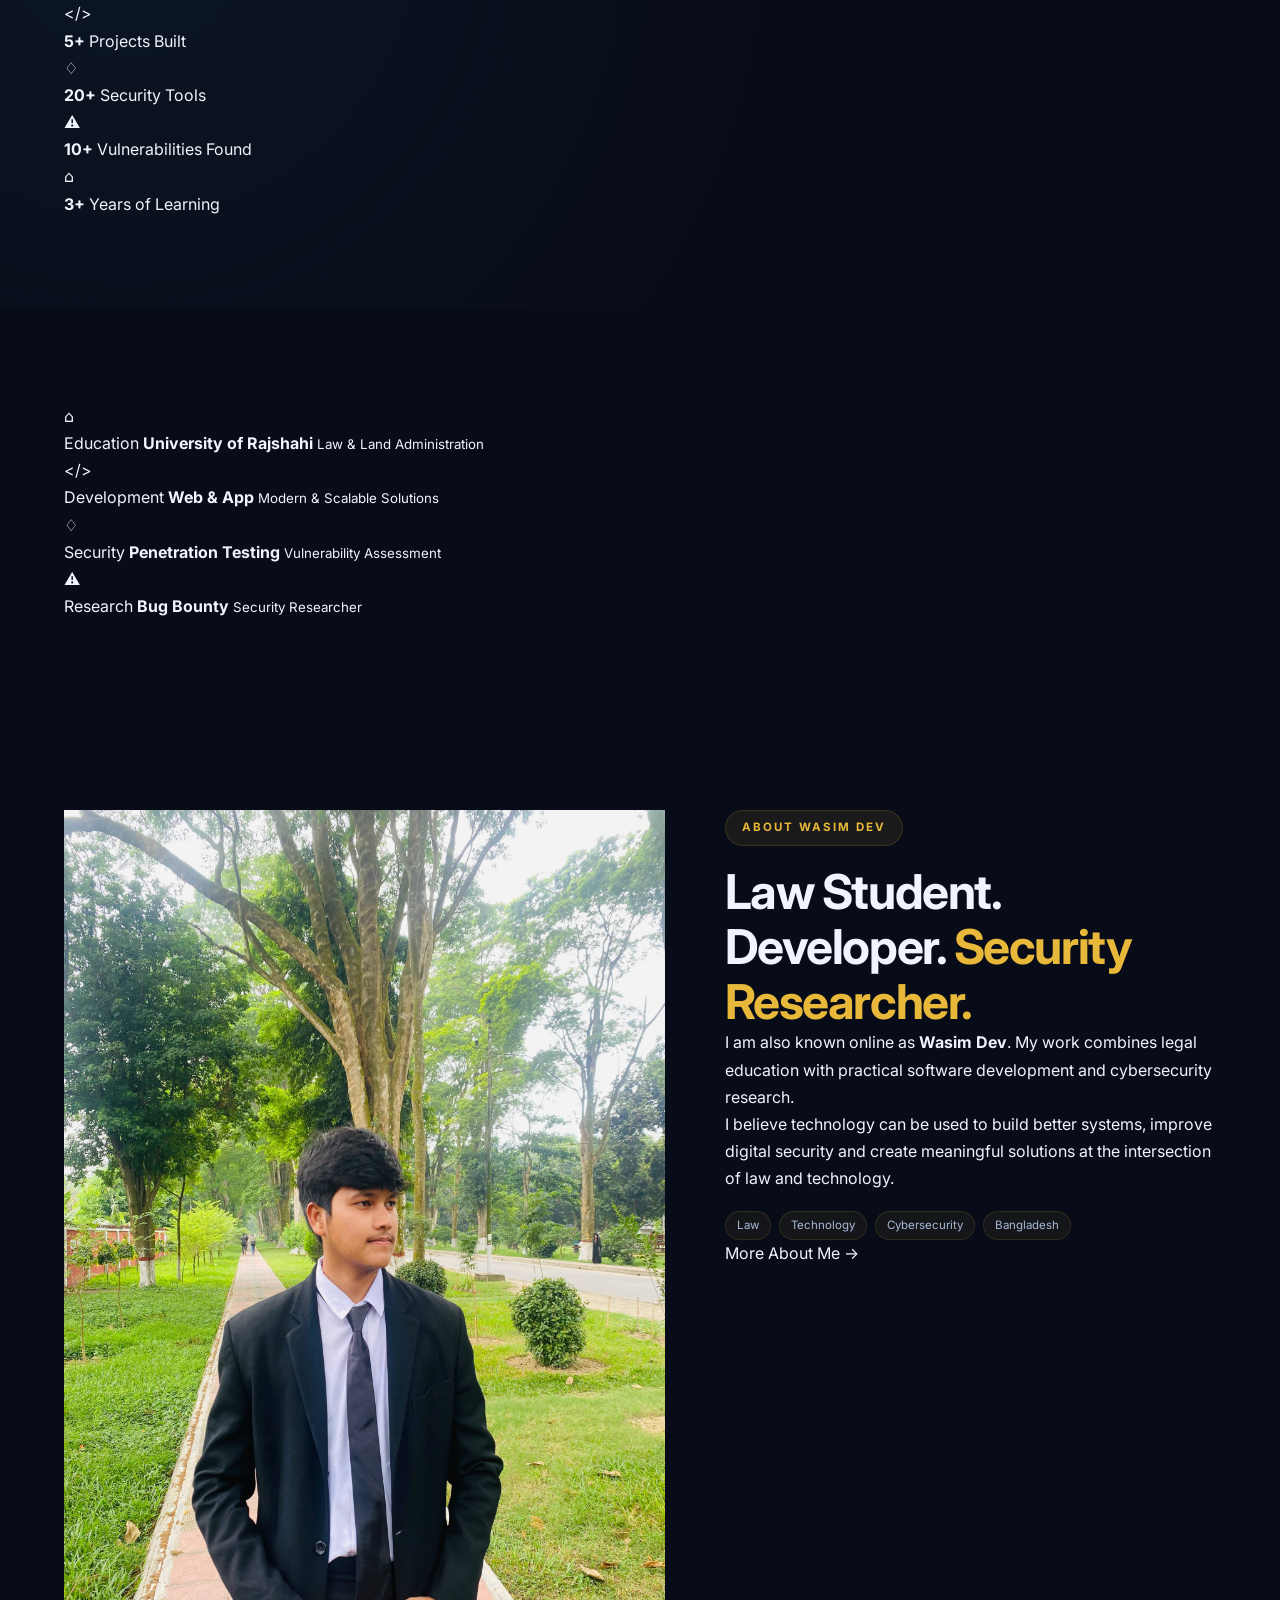
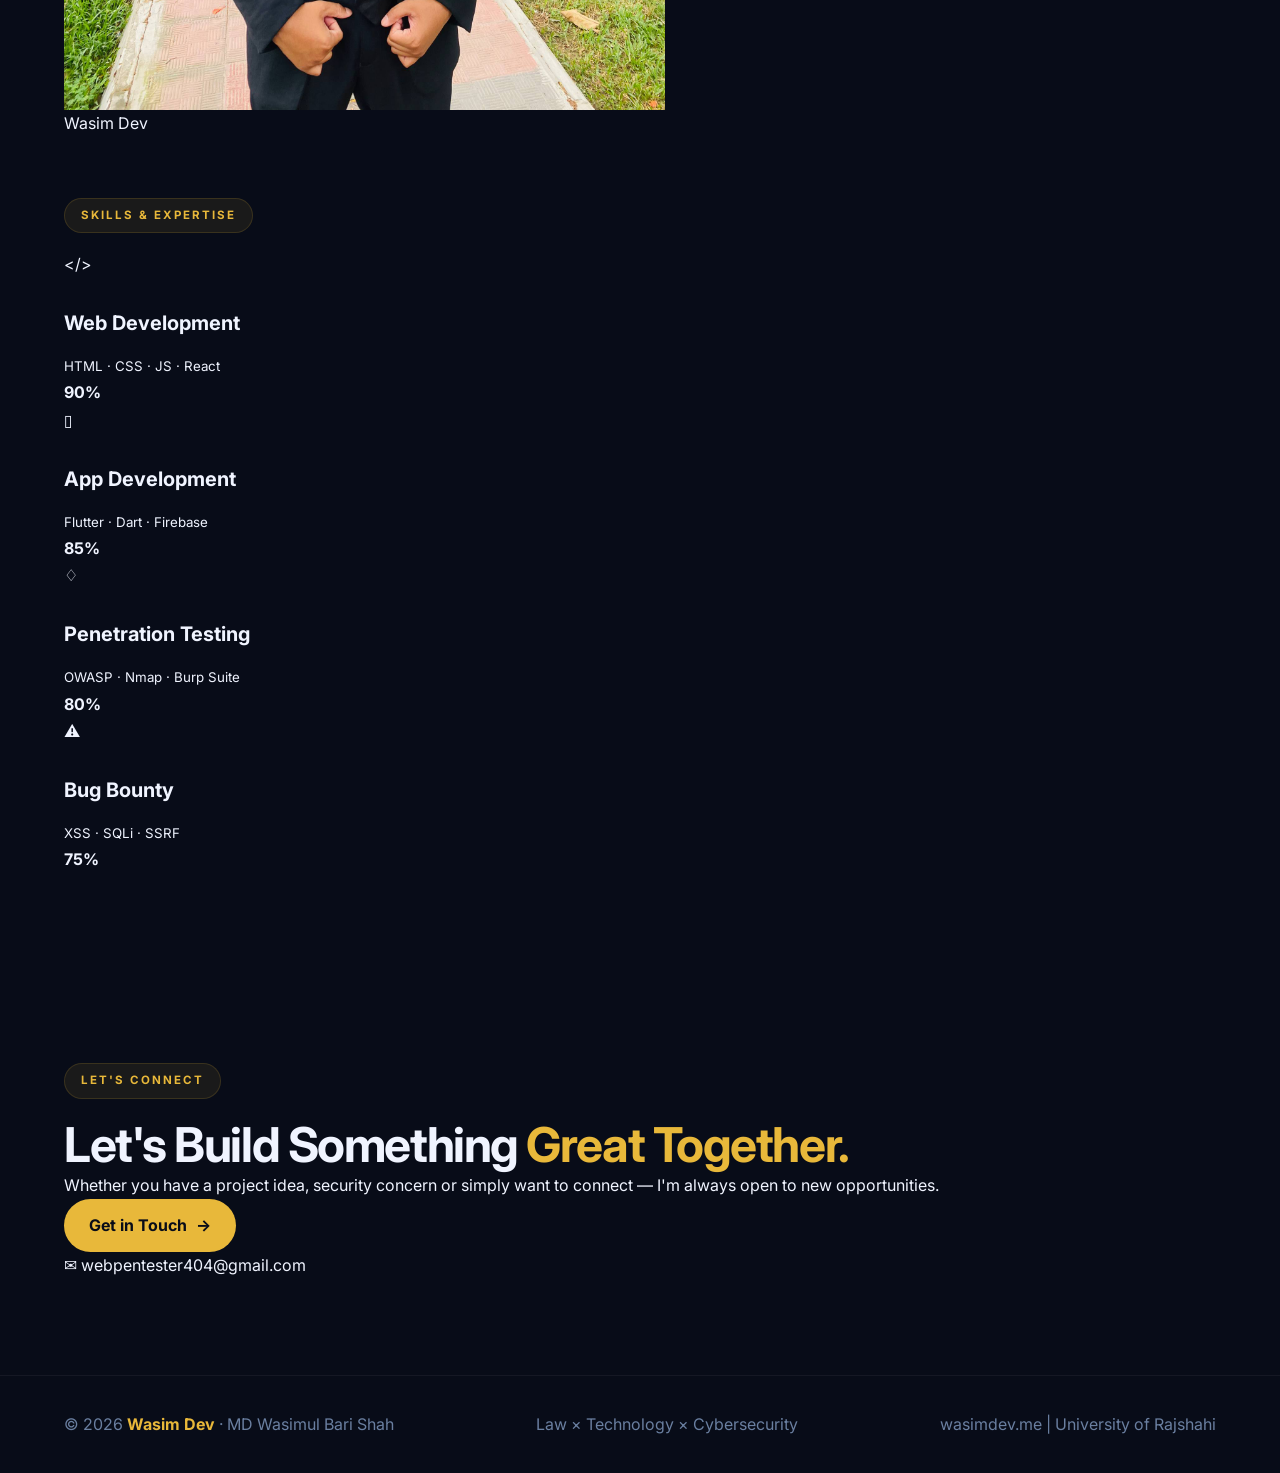
==== commit 5cf8e101: "Refactor index.html for SEO and structure improvements Updated the HTML structure and added new meta" ====
--- a/index.html
+++ b/index.html
@@ -1,52 +1,619 @@
-<!doctype html><html lang="en"><head>
-<meta charset="UTF-8"><meta name="viewport" content="width=device-width,initial-scale=1">
-<title>Wasim Dev — MD Wasimul Bari Shah | Law, Technology & Cybersecurity</title>
-<meta name="description" content="Wasim Dev — MD Wasimul Bari Shah, Law student at the University of Rajshahi, Web & App Developer, Penetration Tester and Bug Bounty Hunter from Bangladesh.">
-<meta name="author" content="MD Wasimul Bari Shah">
-<link rel="canonical" href="https://wasimdev.me/">
-<meta property="og:type" content="website"><meta property="og:title" content="Wasim Dev — MD Wasimul Bari Shah | Law, Technology & Cybersecurity"><meta property="og:description" content="Wasim Dev — MD Wasimul Bari Shah, Law student at the University of Rajshahi, Web & App Developer, Penetration Tester and Bug Bounty Hunter from Bangladesh."><meta property="og:url" content="https://wasimdev.me/"><meta property="og:site_name" content="Wasim Dev">
-<meta name="twitter:card" content="summary_large_image"><meta name="twitter:title" content="Wasim Dev — MD Wasimul Bari Shah | Law, Technology & Cybersecurity"><meta name="twitter:description" content="Wasim Dev — MD Wasimul Bari Shah, Law student at the University of Rajshahi, Web & App Developer, Penetration Tester and Bug Bounty Hunter from Bangladesh.">
-<link rel="preconnect" href="https://fonts.googleapis.com"><link rel="preconnect" href="https://fonts.gstatic.com" crossorigin>
-<link href="https://fonts.googleapis.com/css2?family=Inter:wght@400;500;600;700;800&display=swap" rel="stylesheet">
-<link rel="stylesheet" href="/assets/style.css">
-<script type="application/ld+json">
-{
- "@context":"https://schema.org",
- "@type":"WebSite",
- "name":"Wasim Dev",
- "alternateName":["Wasim","WasimDev","MD Wasimul Bari Shah"],
- "url":"https://wasimdev.me/"
-}
-</script>
-<script type="application/ld+json">
-{
- "@context":"https://schema.org",
- "@type":"Person",
- "@id":"https://wasimdev.me/#person",
- "name":"MD Wasimul Bari Shah",
- "alternateName":["Wasim","Wasim Dev","WasimDev"],
- "url":"https://wasimdev.me/",
- "jobTitle":"Web Developer & Security Researcher",
- "description":"Law student, Web & App Developer, Penetration Tester and Bug Bounty Hunter.",
- "affiliation":{"@type":"CollegeOrUniversity","name":"University of Rajshahi","url":"https://www.ru.ac.bd/"},
- "knowsAbout":["Web Development","App Development","Cybersecurity","Penetration Testing","Bug Bounty Hunting","Law","Land Administration"]
-}
-</script>
+<!doctype html>
+<html lang="en">
+<head>
+  <meta charset="UTF-8">
+
+  <meta name="viewport" content="width=device-width, initial-scale=1.0">
+
+  <title>Wasim Dev — MD Wasimul Bari Shah | Law, Technology & Cybersecurity</title>
+
+  <meta
+    name="description"
+    content="Wasim Dev — MD Wasimul Bari Shah, Law and Land Administration student at the University of Rajshahi, Web & App Developer, Penetration Tester and Bug Bounty Hunter from Bangladesh."
+  >
+
+  <meta
+    name="keywords"
+    content="Wasim Dev, MD Wasimul Bari Shah, Wasim Developer, Web Developer Bangladesh, Cybersecurity Bangladesh, Penetration Tester, Bug Bounty Hunter, University of Rajshahi, Law and Land Administration"
+  >
+
+  <meta name="author" content="MD Wasimul Bari Shah">
+  <meta name="robots" content="index, follow, max-image-preview:large">
+
+  <link rel="canonical" href="https://wasimdev.me/">
+
+  <!-- Open Graph -->
+  <meta property="og:type" content="website">
+  <meta property="og:title" content="Wasim Dev — Law, Technology & Cybersecurity">
+  <meta
+    property="og:description"
+    content="MD Wasimul Bari Shah — Law student, Web & App Developer, Penetration Tester and Bug Bounty Hunter from Bangladesh."
+  >
+  <meta property="og:url" content="https://wasimdev.me/">
+  <meta property="og:site_name" content="Wasim Dev">
+  <meta property="og:locale" content="en_US">
+  <meta property="og:image" content="https://wasimdev.me/assets/wasim-profile.webp">
+  <meta property="og:image:alt" content="MD Wasimul Bari Shah — Wasim Dev">
+
+  <!-- Twitter -->
+  <meta name="twitter:card" content="summary_large_image">
+  <meta name="twitter:title" content="Wasim Dev — Law, Technology & Cybersecurity">
+  <meta
+    name="twitter:description"
+    content="MD Wasimul Bari Shah — Law student, Web & App Developer, Penetration Tester and Bug Bounty Hunter."
+  >
+  <meta name="twitter:image" content="https://wasimdev.me/assets/wasim-profile.webp">
+
+  <!-- Performance -->
+  <link rel="preconnect" href="https://fonts.googleapis.com">
+  <link rel="preconnect" href="https://fonts.gstatic.com" crossorigin>
+
+  <link
+    href="https://fonts.googleapis.com/css2?family=Inter:wght@400;500;600;700;800&display=swap"
+    rel="stylesheet"
+  >
+
+  <link rel="stylesheet" href="/assets/style.css">
+
+  <!-- WebSite Schema -->
+  <script type="application/ld+json">
+  {
+    "@context": "https://schema.org",
+    "@type": "WebSite",
+    "@id": "https://wasimdev.me/#website",
+    "name": "Wasim Dev",
+    "alternateName": [
+      "Wasim",
+      "WasimDev",
+      "MD Wasimul Bari Shah"
+    ],
+    "url": "https://wasimdev.me/",
+    "description": "Personal website of MD Wasimul Bari Shah, also known as Wasim Dev."
+  }
+  </script>
+
+  <!-- Person Schema -->
+  <script type="application/ld+json">
+  {
+    "@context": "https://schema.org",
+    "@type": "Person",
+    "@id": "https://wasimdev.me/#person",
+    "name": "MD Wasimul Bari Shah",
+    "alternateName": [
+      "Wasim Dev",
+      "Wasim",
+      "WasimDev"
+    ],
+    "url": "https://wasimdev.me/",
+    "image": "https://wasimdev.me/assets/wasim-profile.webp",
+    "jobTitle": "Web Developer & Security Researcher",
+    "description": "Law and Land Administration student, Web & App Developer, Penetration Tester and Bug Bounty Hunter from Bangladesh.",
+    "affiliation": {
+      "@type": "CollegeOrUniversity",
+      "name": "University of Rajshahi",
+      "url": "https://www.ru.ac.bd/"
+    },
+    "knowsAbout": [
+      "Web Development",
+      "App Development",
+      "Cybersecurity",
+      "Penetration Testing",
+      "Bug Bounty Hunting",
+      "Law",
+      "Land Administration"
+    ]
+  }
+  </script>
 </head>
-<body><nav><div class="container nav-inner">
-<a class="logo" href="/">WASIM<span>DEV</span></a>
-<ul class="nav-links">
-<li><a href="/">Home</a></li><li><a href="/about">About</a></li><li><a href="/projects">Projects</a></li><li><a href="/security">Security</a></li><li><a href="/blog">Blog</a></li><li><a class="nav-cta" href="/#contact">Let's Talk</a></li>
-</ul><button class="menu" aria-label="Open navigation" aria-expanded="false">☰</button>
-</div></nav>
-<main>
-<section class="hero"><div class="container hero-grid"><div>
-<span class="tag">Law · Technology · Cybersecurity</span>
-<h1>I'm <span class="gold">Wasim Dev</span>.</h1>
-<p class="lead"><strong>MD Wasimul Bari Shah</strong> — Law and Land Administration student at the University of Rajshahi, Web & App Developer, Penetration Tester and Bug Bounty Hunter.</p>
-<div class="actions"><a class="btn btn-primary" href="/projects">View Projects</a><a class="btn btn-secondary" href="/about">About Wasim</a></div>
-</div><div class="card"><div class="icon">⚖</div><h2>Law + Technology</h2><p>Exploring the intersection of legal systems, software engineering and digital security.</p><div class="chips"><span class="chip">Web Development</span><span class="chip">Cybersecurity</span><span class="chip">Bug Bounty</span><span class="chip">Law</span></div></div></div></section>
-<section id="about"><div class="container about-layout"><div><span class="tag">About Wasim Dev</span><h2>MD Wasimul Bari Shah</h2><p class="lead">I am also known online as <strong>Wasim Dev</strong>. My work combines legal education with practical software development and cybersecurity research.</p><div class="facts"><div class="fact"><strong>Education</strong><span>University of Rajshahi</span></div><div class="fact"><strong>Focus</strong><span>Law & Cybersecurity</span></div><div class="fact"><strong>Development</strong><span>Web & App Development</span></div><div class="fact"><strong>Research</strong><span>Security & Technology</span></div></div></div><div class="card"><h3>What I do</h3><p>Build web applications, study security vulnerabilities, work on bug bounty research, and explore how technology can improve law and governance.</p></div></div></section>
-<section><div class="container"><div class="section-head"><span class="tag">Expertise</span><h2>Skills & Services</h2><p>Technical and academic interests of Wasim Dev.</p></div><div class="grid"><div class="card"><div class="icon">⌘</div><h3>Web & App Development</h3><p>Responsive web and mobile applications with modern development practices.</p><div class="chips"><span class="chip">React</span><span class="chip">Node.js</span><span class="chip">Python</span><span class="chip">Flutter</span></div></div><div class="card"><div class="icon">◈</div><h3>Penetration Testing</h3><p>Security assessment, vulnerability research and ethical hacking.</p><div class="chips"><span class="chip">OWASP</span><span class="chip">Burp Suite</span><span class="chip">Nmap</span></div></div><div class="card"><div class="icon">⚠</div><h3>Bug Bounty</h3><p>Researching vulnerabilities in web applications and APIs through authorized programs.</p><div class="chips"><span class="chip">XSS</span><span class="chip">SQLi</span><span class="chip">SSRF</span></div></div></div></div></section>
-<section id="contact"><div class="container"><div class="section-head"><span class="tag">Contact</span><h2>Let's Work Together</h2><p>Email: <a class="gold" href="mailto:webpentester404@gmail.com">webpentester404@gmail.com</a></p></div></div></section>
-</main><footer><div class="container footer-inner"><div>© <span id="year"></span> <strong>Wasim Dev</strong> · MD Wasimul Bari Shah</div><div>wasimdev.me · University of Rajshahi</div></div></footer><script src="/assets/script.js" defer></script></body></html>+
+<body>
+
+  <!-- =========================
+       NAVIGATION
+  ========================== -->
+  <header class="site-header">
+    <nav class="container nav-inner" aria-label="Main navigation">
+
+      <a class="logo" href="/" aria-label="Wasim Dev Home">
+        <span class="logo-mark">&lt;/&gt;</span>
+        <span>WASIM<span class="gold">DEV</span></span>
+      </a>
+
+      <ul class="nav-links">
+        <li>
+          <a class="active" href="/" aria-current="page">Home</a>
+        </li>
+
+        <li>
+          <a href="/about">About</a>
+        </li>
+
+        <li>
+          <a href="/projects">Projects</a>
+        </li>
+
+        <li>
+          <a href="/security">Security</a>
+        </li>
+
+        <li>
+          <a href="/blog">Blog</a>
+        </li>
+
+        <li>
+          <a class="nav-cta" href="#contact">
+            <span>Let's Talk</span>
+            <span aria-hidden="true">→</span>
+          </a>
+        </li>
+      </ul>
+
+      <button
+        class="menu"
+        type="button"
+        aria-label="Open navigation menu"
+        aria-expanded="false"
+        aria-controls="mobile-navigation"
+      >
+        ☰
+      </button>
+
+    </nav>
+
+    <div id="mobile-navigation" class="mobile-navigation">
+      <a href="/">Home</a>
+      <a href="/about">About</a>
+      <a href="/projects">Projects</a>
+      <a href="/security">Security</a>
+      <a href="/blog">Blog</a>
+      <a href="#contact">Let's Talk</a>
+    </div>
+  </header>
+
+
+  <main>
+
+    <!-- =========================
+         HERO
+    ========================== -->
+    <section class="hero" aria-labelledby="hero-title">
+
+      <div class="hero-background"></div>
+
+      <div class="container hero-grid">
+
+        <!-- Hero Content -->
+        <div class="hero-content reveal">
+
+          <span class="tag">
+            LAW
+            <span>•</span>
+            TECHNOLOGY
+            <span>•</span>
+            CYBERSECURITY
+          </span>
+
+          <h1 id="hero-title">
+            I'm <span class="gold">Wasim Dev.</span>
+          </h1>
+
+          <h2 class="hero-name">
+            MD Wasimul Bari Shah
+          </h2>
+
+          <p class="hero-description">
+            Law and Land Administration student at the University of Rajshahi,
+            Web &amp; App Developer, Penetration Tester and Bug Bounty Hunter
+            from <span class="gold">Bangladesh.</span>
+          </p>
+
+          <div class="actions">
+
+            <a class="btn btn-primary" href="/projects">
+              <span>View Projects</span>
+              <span aria-hidden="true">→</span>
+            </a>
+
+            <a class="btn btn-secondary" href="/about">
+              <span>About Me</span>
+              <span aria-hidden="true">●</span>
+            </a>
+
+          </div>
+
+          <div class="social-row" aria-label="Contact links">
+
+            <span>Find me on</span>
+
+            <a
+              class="social"
+              href="mailto:webpentester404@gmail.com"
+              aria-label="Email Wasim Dev"
+            >
+              ✉
+            </a>
+
+            <a
+              class="social"
+              href="/projects"
+              aria-label="View Wasim Dev projects"
+            >
+              &lt;/&gt;
+            </a>
+
+            <a
+              class="social"
+              href="/security"
+              aria-label="View Wasim Dev security research"
+            >
+              ◈
+            </a>
+
+          </div>
+
+        </div>
+
+
+        <!-- Hero Image -->
+        <div class="hero-visual reveal">
+
+          <div class="hero-glow"></div>
+
+          <div class="hero-ring hero-ring-one"></div>
+          <div class="hero-ring hero-ring-two"></div>
+
+          <div class="hero-photo">
+
+            <img
+              src="/assets/wasim-profile.webp"
+              alt="MD Wasimul Bari Shah, known online as Wasim Dev"
+              width="900"
+              height="1200"
+              fetchpriority="high"
+            >
+
+          </div>
+
+        </div>
+
+
+        <!-- Hero Quote / Stats -->
+        <aside class="hero-side reveal">
+
+          <div class="quote-mark">“</div>
+
+          <blockquote>
+            Better<br>
+            Technology<br>
+            A Safer<br>
+            Tomorrow.
+          </blockquote>
+
+          <div class="quote-line"></div>
+
+          <small>LAW × TECH × IMPACT</small>
+
+          <div class="stats-card">
+
+            <div class="stat">
+              <div class="stat-icon">&lt;/&gt;</div>
+              <div>
+                <strong>5+</strong>
+                <span>Projects Built</span>
+              </div>
+            </div>
+
+            <div class="stat">
+              <div class="stat-icon">♢</div>
+              <div>
+                <strong>20+</strong>
+                <span>Security Tools</span>
+              </div>
+            </div>
+
+            <div class="stat">
+              <div class="stat-icon">⚠</div>
+              <div>
+                <strong>10+</strong>
+                <span>Vulnerabilities Found</span>
+              </div>
+            </div>
+
+            <div class="stat">
+              <div class="stat-icon">⌂</div>
+              <div>
+                <strong>3+</strong>
+                <span>Years of Learning</span>
+              </div>
+            </div>
+
+          </div>
+
+        </aside>
+
+      </div>
+    </section>
+
+
+    <!-- =========================
+         QUICK INFO
+    ========================== -->
+    <section class="quick-info" aria-label="Wasim Dev areas of work">
+
+      <div class="container quick-info-grid">
+
+        <article class="quick-card reveal">
+          <div class="quick-icon">⌂</div>
+          <div>
+            <span>Education</span>
+            <strong>University of Rajshahi</strong>
+            <small>Law &amp; Land Administration</small>
+          </div>
+        </article>
+
+        <article class="quick-card reveal">
+          <div class="quick-icon">&lt;/&gt;</div>
+          <div>
+            <span>Development</span>
+            <strong>Web &amp; App</strong>
+            <small>Modern &amp; Scalable Solutions</small>
+          </div>
+        </article>
+
+        <article class="quick-card reveal">
+          <div class="quick-icon">♢</div>
+          <div>
+            <span>Security</span>
+            <strong>Penetration Testing</strong>
+            <small>Vulnerability Assessment</small>
+          </div>
+        </article>
+
+        <article class="quick-card reveal">
+          <div class="quick-icon">⚠</div>
+          <div>
+            <span>Research</span>
+            <strong>Bug Bounty</strong>
+            <small>Security Researcher</small>
+          </div>
+        </article>
+
+      </div>
+    </section>
+
+
+    <!-- =========================
+         ABOUT PREVIEW
+    ========================== -->
+    <section id="about" class="section about-section">
+
+      <div class="container about-layout">
+
+        <div class="about-card reveal">
+
+          <div class="about-photo">
+            <img
+              src="/assets/wasim-profile.webp"
+              alt="Wasim Dev — MD Wasimul Bari Shah"
+              width="700"
+              height="900"
+              loading="lazy"
+            >
+          </div>
+
+          <div class="about-signature">
+            Wasim Dev
+          </div>
+
+        </div>
+
+
+        <div class="about-content reveal">
+
+          <span class="tag">ABOUT WASIM DEV</span>
+
+          <h2>
+            Law Student. Developer.
+            <span class="gold">Security Researcher.</span>
+          </h2>
+
+          <p>
+            I am also known online as <strong>Wasim Dev</strong>.
+            My work combines legal education with practical software
+            development and cybersecurity research.
+          </p>
+
+          <p>
+            I believe technology can be used to build better systems,
+            improve digital security and create meaningful solutions
+            at the intersection of law and technology.
+          </p>
+
+          <div class="chips">
+
+            <span class="chip">Law</span>
+            <span class="chip">Technology</span>
+            <span class="chip">Cybersecurity</span>
+            <span class="chip">Bangladesh</span>
+
+          </div>
+
+          <a class="text-link" href="/about">
+            More About Me →
+          </a>
+
+        </div>
+
+
+        <!-- Skills -->
+        <div class="skills-panel reveal">
+
+          <span class="tag">SKILLS &amp; EXPERTISE</span>
+
+          <div class="skills-grid">
+
+            <article class="skill-card">
+              <div class="skill-top">
+                <span class="skill-icon">&lt;/&gt;</span>
+                <div>
+                  <h3>Web Development</h3>
+                  <small>HTML · CSS · JS · React</small>
+                </div>
+              </div>
+
+              <div class="progress">
+                <span style="width:90%"></span>
+              </div>
+
+              <strong>90%</strong>
+            </article>
+
+
+            <article class="skill-card">
+              <div class="skill-top">
+                <span class="skill-icon">▯</span>
+                <div>
+                  <h3>App Development</h3>
+                  <small>Flutter · Dart · Firebase</small>
+                </div>
+              </div>
+
+              <div class="progress">
+                <span style="width:85%"></span>
+              </div>
+
+              <strong>85%</strong>
+            </article>
+
+
+            <article class="skill-card">
+              <div class="skill-top">
+                <span class="skill-icon">♢</span>
+                <div>
+                  <h3>Penetration Testing</h3>
+                  <small>OWASP · Nmap · Burp Suite</small>
+                </div>
+              </div>
+
+              <div class="progress">
+                <span style="width:80%"></span>
+              </div>
+
+              <strong>80%</strong>
+            </article>
+
+
+            <article class="skill-card">
+              <div class="skill-top">
+                <span class="skill-icon">⚠</span>
+                <div>
+                  <h3>Bug Bounty</h3>
+                  <small>XSS · SQLi · SSRF</small>
+                </div>
+              </div>
+
+              <div class="progress">
+                <span style="width:75%"></span>
+              </div>
+
+              <strong>75%</strong>
+            </article>
+
+          </div>
+
+        </div>
+
+      </div>
+    </section>
+
+
+    <!-- =========================
+         CONTACT
+    ========================== -->
+    <section id="contact" class="section contact-section">
+
+      <div class="container contact-layout">
+
+        <div class="contact-copy reveal">
+
+          <span class="tag">LET'S CONNECT</span>
+
+          <h2>
+            Let's Build Something
+            <span class="gold">Great Together.</span>
+          </h2>
+
+          <p>
+            Whether you have a project idea, security concern or simply
+            want to connect — I'm always open to new opportunities.
+          </p>
+
+          <a
+            class="btn btn-primary"
+            href="mailto:webpentester404@gmail.com"
+          >
+            <span>Get in Touch</span>
+            <span aria-hidden="true">→</span>
+          </a>
+
+          <p class="email">
+            ✉
+            <a href="mailto:webpentester404@gmail.com">
+              webpentester404@gmail.com
+            </a>
+          </p>
+
+        </div>
+
+
+        <div class="contact-decoration reveal" aria-hidden="true">
+
+          <span></span>
+          <span></span>
+          <span></span>
+
+        </div>
+
+      </div>
+
+    </section>
+
+  </main>
+
+
+  <!-- =========================
+       FOOTER
+  ========================== -->
+  <footer class="site-footer">
+
+    <div class="container footer-inner">
+
+      <div>
+        © <span id="year"></span>
+        <strong>Wasim Dev</strong>
+        · MD Wasimul Bari Shah
+      </div>
+
+      <div>
+        Law
+        <span>×</span>
+        Technology
+        <span>×</span>
+        Cybersecurity
+      </div>
+
+      <div>
+        <span>wasimdev.me</span>
+        <span>|</span>
+        <span>University of Rajshahi</span>
+      </div>
+
+    </div>
+
+  </footer>
+
+
+  <script src="/assets/script.js" defer></script>
+
+</body>
+</html>
--- a/assets/style.css
+++ b/assets/style.css
@@ -0,0 +1,11 @@
+:root{--bg:#080c18;--bg2:#0f1629;--card:#141d33;--card2:#1a2642;--text:#f0f4ff;--muted:#a8b9d9;--dim:#6a7fa0;--gold:#e8b83a;--gold2:#f5d96a;--blue:#4fc3f7;--radius:16px}
+*{box-sizing:border-box;margin:0;padding:0}html{scroll-behavior:smooth}body{font-family:Inter,system-ui,sans-serif;background:var(--bg);color:var(--text);line-height:1.7;-webkit-font-smoothing:antialiased}a{text-decoration:none;color:inherit}img{max-width:100%;display:block}.container{max-width:1200px;margin:auto;padding:0 24px}
+nav{position:fixed;top:0;left:0;width:100%;z-index:1000;padding:16px 0;background:rgba(8,12,24,.88);backdrop-filter:blur(18px);border-bottom:1px solid rgba(255,255,255,.04)}
+.nav-inner{display:flex;align-items:center;justify-content:space-between}.logo{font-size:1.35rem;font-weight:800}.logo span,.gold{color:var(--gold)}.nav-links{display:flex;gap:28px;list-style:none;align-items:center}.nav-links a{color:var(--muted);font-size:.9rem}.nav-links a:hover,.nav-links a.active{color:var(--gold)}.nav-cta{background:var(--gold);color:#080c18!important;padding:8px 18px;border-radius:999px;font-weight:700!important}
+.menu{display:none;background:none;border:0;color:white;font-size:1.5rem}.hero,.page-hero{padding:150px 0 90px;min-height:70vh;display:flex;align-items:center;background:radial-gradient(circle at 80% 20%,rgba(232,184,58,.08),transparent 35%),radial-gradient(circle at 10% 80%,rgba(79,195,247,.05),transparent 35%)}.hero-grid{display:grid;grid-template-columns:1.1fr .9fr;gap:60px;align-items:center}.tag{display:inline-block;color:var(--gold);background:rgba(232,184,58,.08);border:1px solid rgba(232,184,58,.15);padding:7px 16px;border-radius:999px;font-size:.72rem;letter-spacing:2px;text-transform:uppercase;font-weight:700;margin-bottom:18px}
+h1{font-size:clamp(2.7rem,6vw,5rem);line-height:1.03;letter-spacing:-.04em}h2{font-size:clamp(2rem,4vw,3rem);line-height:1.15;letter-spacing:-.03em}h3{font-size:1.25rem}.lead{font-size:1.12rem;color:var(--muted);max-width:720px;margin-top:18px}.actions{display:flex;gap:14px;flex-wrap:wrap;margin-top:30px}.btn{display:inline-flex;align-items:center;gap:9px;padding:13px 25px;border-radius:999px;font-weight:700}.btn-primary{background:var(--gold);color:#080c18}.btn-secondary{border:1px solid rgba(255,255,255,.14);color:var(--text)}.btn:hover{transform:translateY(-2px)}
+section{padding:95px 0}.section-head{text-align:center;max-width:720px;margin:0 auto 48px}.section-head p{color:var(--muted);margin-top:12px}.grid{display:grid;grid-template-columns:repeat(3,1fr);gap:24px}.grid-2{display:grid;grid-template-columns:repeat(2,1fr);gap:24px}.card{background:var(--card);border:1px solid rgba(255,255,255,.05);border-radius:var(--radius);padding:30px;box-shadow:0 8px 40px rgba(0,0,0,.3)}.card p{color:var(--muted);margin-top:10px}.card .icon{font-size:2rem;color:var(--gold);margin-bottom:14px}.chips{display:flex;flex-wrap:wrap;gap:8px;margin-top:18px}.chip{font-size:.72rem;color:var(--muted);padding:4px 11px;border:1px solid rgba(232,184,58,.12);border-radius:999px;background:rgba(232,184,58,.06)}
+.about-layout{display:grid;grid-template-columns:1.1fr .9fr;gap:60px;align-items:start}.muted{color:var(--muted)}.facts{display:grid;grid-template-columns:repeat(2,1fr);gap:12px;margin-top:25px}.fact{background:var(--card);padding:18px;border-radius:12px}.fact strong{display:block;color:var(--gold);font-size:.75rem;text-transform:uppercase;letter-spacing:1px}.fact span{color:var(--text)}
+article h2,article h3{margin:28px 0 12px}article p,article li{color:var(--muted)}article ul{padding-left:22px}article li{margin:6px 0}.post-list{display:grid;gap:18px}.post{display:block}.post:hover{border-color:rgba(232,184,58,.25)}
+footer{padding:35px 0;border-top:1px solid rgba(255,255,255,.05);color:var(--dim)}.footer-inner{display:flex;justify-content:space-between;gap:20px;flex-wrap:wrap}.footer-inner strong{color:var(--gold)}
+@media(max-width:850px){.hero-grid,.about-layout,.grid-2{grid-template-columns:1fr}.grid{grid-template-columns:1fr}.nav-links{position:fixed;right:-100%;top:0;width:280px;height:100vh;background:var(--bg2);flex-direction:column;justify-content:center;transition:.3s}.nav-links.open{right:0}.menu{display:block;z-index:1001}.nav-cta{padding:10px 24px}.hero{text-align:center}.hero .actions{justify-content:center}.facts{grid-template-columns:1fr}section{padding:70px 0}}
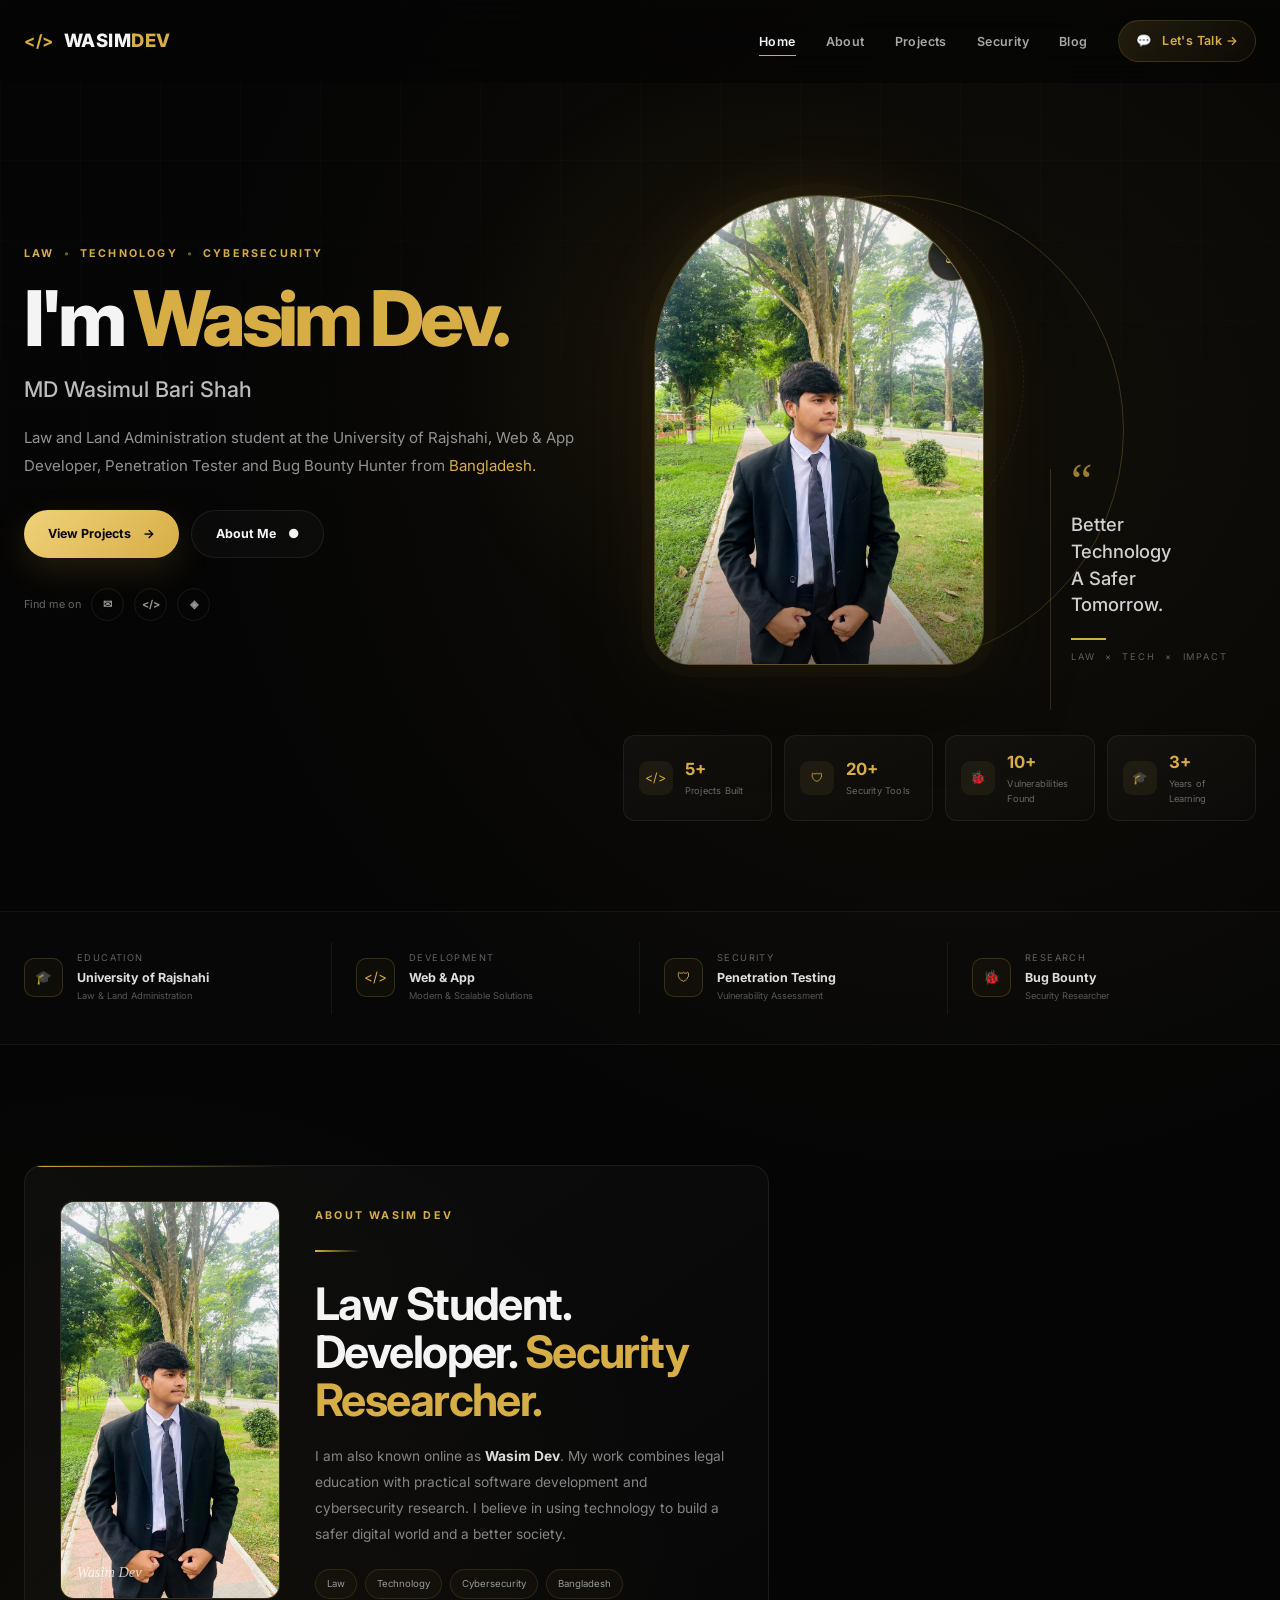
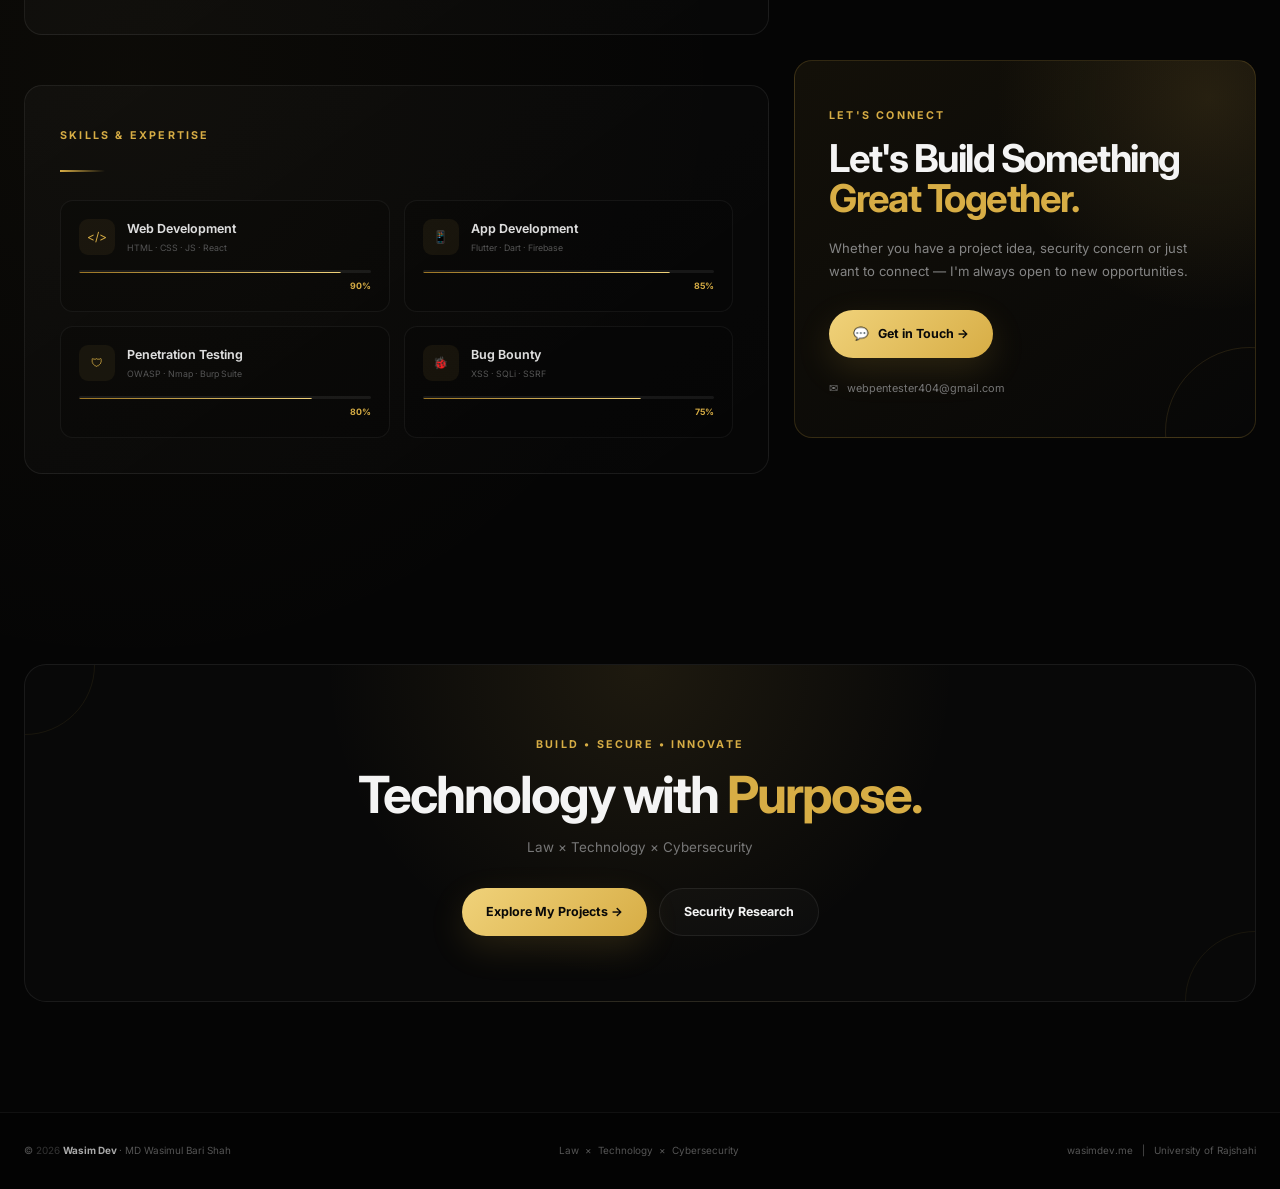
==== commit 47e22649: "Update print statement from 'Hello' to 'Goodbye'" ====
--- a/index.html
+++ b/index.html
@@ -1,619 +1,942 @@
 <!doctype html>
 <html lang="en">
 <head>
-  <meta charset="UTF-8">
-
-  <meta name="viewport" content="width=device-width, initial-scale=1.0">
-
-  <title>Wasim Dev — MD Wasimul Bari Shah | Law, Technology & Cybersecurity</title>
-
-  <meta
-    name="description"
-    content="Wasim Dev — MD Wasimul Bari Shah, Law and Land Administration student at the University of Rajshahi, Web & App Developer, Penetration Tester and Bug Bounty Hunter from Bangladesh."
-  >
-
-  <meta
-    name="keywords"
-    content="Wasim Dev, MD Wasimul Bari Shah, Wasim Developer, Web Developer Bangladesh, Cybersecurity Bangladesh, Penetration Tester, Bug Bounty Hunter, University of Rajshahi, Law and Land Administration"
-  >
-
-  <meta name="author" content="MD Wasimul Bari Shah">
-  <meta name="robots" content="index, follow, max-image-preview:large">
-
-  <link rel="canonical" href="https://wasimdev.me/">
-
-  <!-- Open Graph -->
-  <meta property="og:type" content="website">
-  <meta property="og:title" content="Wasim Dev — Law, Technology & Cybersecurity">
-  <meta
-    property="og:description"
-    content="MD Wasimul Bari Shah — Law student, Web & App Developer, Penetration Tester and Bug Bounty Hunter from Bangladesh."
-  >
-  <meta property="og:url" content="https://wasimdev.me/">
-  <meta property="og:site_name" content="Wasim Dev">
-  <meta property="og:locale" content="en_US">
-  <meta property="og:image" content="https://wasimdev.me/assets/wasim-profile.webp">
-  <meta property="og:image:alt" content="MD Wasimul Bari Shah — Wasim Dev">
-
-  <!-- Twitter -->
-  <meta name="twitter:card" content="summary_large_image">
-  <meta name="twitter:title" content="Wasim Dev — Law, Technology & Cybersecurity">
-  <meta
-    name="twitter:description"
-    content="MD Wasimul Bari Shah — Law student, Web & App Developer, Penetration Tester and Bug Bounty Hunter."
-  >
-  <meta name="twitter:image" content="https://wasimdev.me/assets/wasim-profile.webp">
-
-  <!-- Performance -->
-  <link rel="preconnect" href="https://fonts.googleapis.com">
-  <link rel="preconnect" href="https://fonts.gstatic.com" crossorigin>
-
-  <link
-    href="https://fonts.googleapis.com/css2?family=Inter:wght@400;500;600;700;800&display=swap"
-    rel="stylesheet"
-  >
-
-  <link rel="stylesheet" href="/assets/style.css">
-
-  <!-- WebSite Schema -->
-  <script type="application/ld+json">
-  {
-    "@context": "https://schema.org",
-    "@type": "WebSite",
-    "@id": "https://wasimdev.me/#website",
-    "name": "Wasim Dev",
-    "alternateName": [
-      "Wasim",
-      "WasimDev",
-      "MD Wasimul Bari Shah"
-    ],
-    "url": "https://wasimdev.me/",
-    "description": "Personal website of MD Wasimul Bari Shah, also known as Wasim Dev."
+
+<meta charset="UTF-8">
+<meta name="viewport" content="width=device-width, initial-scale=1">
+
+<title>Wasim Dev — Law, Technology & Cybersecurity</title>
+
+<meta
+  name="description"
+  content="MD Wasimul Bari Shah — Wasim Dev. Law and Land Administration student at the University of Rajshahi, web and app developer, penetration tester and bug bounty researcher from Bangladesh."
+>
+
+<meta name="author" content="MD Wasimul Bari Shah">
+
+<meta
+  name="keywords"
+  content="Wasim Dev, Wasim, Wasimul Bari Shah, web developer Bangladesh, cybersecurity Bangladesh, penetration tester, bug bounty hunter, University of Rajshahi, law student"
+>
+
+<meta name="robots" content="index, follow, max-image-preview:large">
+
+<link rel="canonical" href="https://wasimdev.me/">
+
+<!-- Open Graph -->
+
+<meta property="og:type" content="website">
+<meta property="og:title" content="Wasim Dev — Law, Technology & Cybersecurity">
+<meta
+  property="og:description"
+  content="Law student, web developer, penetration tester and cybersecurity researcher from Bangladesh."
+>
+<meta property="og:url" content="https://wasimdev.me/">
+<meta property="og:site_name" content="Wasim Dev">
+
+<!-- Twitter -->
+
+<meta name="twitter:card" content="summary_large_image">
+<meta name="twitter:title" content="Wasim Dev — Law, Technology & Cybersecurity">
+<meta
+  name="twitter:description"
+  content="Law student, web developer, penetration tester and cybersecurity researcher from Bangladesh."
+>
+
+<!-- Fonts -->
+
+<link rel="preconnect" href="https://fonts.googleapis.com">
+<link rel="preconnect" href="https://fonts.gstatic.com" crossorigin>
+
+<link
+  href="https://fonts.googleapis.com/css2?family=Inter:wght@400;500;600;700;800&display=swap"
+  rel="stylesheet"
+>
+
+<!-- Main CSS -->
+
+<link rel="stylesheet" href="/assets/style.css">
+
+<!-- Website Schema -->
+
+<script type="application/ld+json">
+{
+  "@context": "https://schema.org",
+  "@type": "WebSite",
+  "name": "Wasim Dev",
+  "url": "https://wasimdev.me/",
+  "description": "Personal portfolio of MD Wasimul Bari Shah covering law, technology, web development and cybersecurity.",
+  "publisher": {
+    "@type": "Person",
+    "name": "MD Wasimul Bari Shah",
+    "url": "https://wasimdev.me/"
   }
-  </script>
-
-  <!-- Person Schema -->
-  <script type="application/ld+json">
-  {
-    "@context": "https://schema.org",
-    "@type": "Person",
-    "@id": "https://wasimdev.me/#person",
-    "name": "MD Wasimul Bari Shah",
-    "alternateName": [
-      "Wasim Dev",
-      "Wasim",
-      "WasimDev"
-    ],
-    "url": "https://wasimdev.me/",
-    "image": "https://wasimdev.me/assets/wasim-profile.webp",
-    "jobTitle": "Web Developer & Security Researcher",
-    "description": "Law and Land Administration student, Web & App Developer, Penetration Tester and Bug Bounty Hunter from Bangladesh.",
-    "affiliation": {
-      "@type": "CollegeOrUniversity",
-      "name": "University of Rajshahi",
-      "url": "https://www.ru.ac.bd/"
-    },
-    "knowsAbout": [
-      "Web Development",
-      "App Development",
-      "Cybersecurity",
-      "Penetration Testing",
-      "Bug Bounty Hunting",
-      "Law",
-      "Land Administration"
-    ]
+}
+</script>
+
+<!-- Person Schema -->
+
+<script type="application/ld+json">
+{
+  "@context": "https://schema.org",
+  "@type": "Person",
+  "name": "MD Wasimul Bari Shah",
+  "alternateName": [
+    "Wasim Dev",
+    "Wasim",
+    "WasimDev"
+  ],
+  "url": "https://wasimdev.me/",
+  "jobTitle": "Web Developer, Penetration Tester & Bug Bounty Researcher",
+  "description": "Law and Land Administration student at the University of Rajshahi, web and app developer, penetration tester and cybersecurity researcher from Bangladesh.",
+  "image": "https://wasimdev.me/assets/wasim-profile.webp",
+  "alumniOf": {
+    "@type": "CollegeOrUniversity",
+    "name": "University of Rajshahi",
+    "url": "https://www.ru.ac.bd/"
   }
-  </script>
+}
+</script>
+
 </head>
 
+
 <body>
 
-  <!-- =========================
-       NAVIGATION
-  ========================== -->
-  <header class="site-header">
-    <nav class="container nav-inner" aria-label="Main navigation">
-
-      <a class="logo" href="/" aria-label="Wasim Dev Home">
-        <span class="logo-mark">&lt;/&gt;</span>
-        <span>WASIM<span class="gold">DEV</span></span>
-      </a>
+<!-- =====================================================
+     HEADER
+===================================================== -->
+
+<header class="site-header">
+
+  <div class="container nav-inner">
+
+    <a class="logo" href="/" aria-label="Wasim Dev Home">
+
+      <span class="logo-mark">&lt;/&gt;</span>
+
+      <span>
+        WASIM<span class="gold">DEV</span>
+      </span>
+
+    </a>
+
+
+    <nav aria-label="Primary navigation">
 
       <ul class="nav-links">
+
         <li>
-          <a class="active" href="/" aria-current="page">Home</a>
+          <a class="active" href="/">Home</a>
         </li>
 
         <li>
-          <a href="/about">About</a>
+          <a href="/about/">About</a>
         </li>
 
         <li>
-          <a href="/projects">Projects</a>
+          <a href="/projects/">Projects</a>
         </li>
 
         <li>
-          <a href="/security">Security</a>
+          <a href="/security/">Security</a>
         </li>
 
         <li>
-          <a href="/blog">Blog</a>
+          <a href="/blog/">Blog</a>
         </li>
 
         <li>
           <a class="nav-cta" href="#contact">
-            <span>Let's Talk</span>
-            <span aria-hidden="true">→</span>
+            💬 &nbsp; Let's Talk →
           </a>
         </li>
+
       </ul>
+
 
       <button
         class="menu"
         type="button"
-        aria-label="Open navigation menu"
+        aria-label="Open navigation"
         aria-expanded="false"
-        aria-controls="mobile-navigation"
       >
         ☰
       </button>
 
     </nav>
 
-    <div id="mobile-navigation" class="mobile-navigation">
-      <a href="/">Home</a>
-      <a href="/about">About</a>
-      <a href="/projects">Projects</a>
-      <a href="/security">Security</a>
-      <a href="/blog">Blog</a>
-      <a href="#contact">Let's Talk</a>
-    </div>
-  </header>
-
-
-  <main>
-
-    <!-- =========================
-         HERO
-    ========================== -->
-    <section class="hero" aria-labelledby="hero-title">
-
-      <div class="hero-background"></div>
-
-      <div class="container hero-grid">
-
-        <!-- Hero Content -->
-        <div class="hero-content reveal">
-
-          <span class="tag">
-            LAW
-            <span>•</span>
-            TECHNOLOGY
-            <span>•</span>
-            CYBERSECURITY
-          </span>
-
-          <h1 id="hero-title">
-            I'm <span class="gold">Wasim Dev.</span>
-          </h1>
-
-          <h2 class="hero-name">
-            MD Wasimul Bari Shah
-          </h2>
-
-          <p class="hero-description">
-            Law and Land Administration student at the University of Rajshahi,
-            Web &amp; App Developer, Penetration Tester and Bug Bounty Hunter
-            from <span class="gold">Bangladesh.</span>
-          </p>
-
-          <div class="actions">
-
-            <a class="btn btn-primary" href="/projects">
-              <span>View Projects</span>
-              <span aria-hidden="true">→</span>
-            </a>
-
-            <a class="btn btn-secondary" href="/about">
-              <span>About Me</span>
-              <span aria-hidden="true">●</span>
-            </a>
-
-          </div>
-
-          <div class="social-row" aria-label="Contact links">
-
-            <span>Find me on</span>
-
-            <a
-              class="social"
-              href="mailto:webpentester404@gmail.com"
-              aria-label="Email Wasim Dev"
-            >
-              ✉
-            </a>
-
-            <a
-              class="social"
-              href="/projects"
-              aria-label="View Wasim Dev projects"
-            >
-              &lt;/&gt;
-            </a>
-
-            <a
-              class="social"
-              href="/security"
-              aria-label="View Wasim Dev security research"
-            >
-              ◈
-            </a>
-
-          </div>
-
-        </div>
-
-
-        <!-- Hero Image -->
-        <div class="hero-visual reveal">
+  </div>
+
+</header>
+
+
+<main>
+
+
+<!-- =====================================================
+     HERO
+===================================================== -->
+
+<section class="hero" id="home">
+
+  <div class="container">
+
+    <div class="hero-grid">
+
+
+      <!-- HERO CONTENT -->
+
+      <div class="hero-content">
+
+        <span class="tag">
+          LAW
+          <span>•</span>
+          TECHNOLOGY
+          <span>•</span>
+          CYBERSECURITY
+        </span>
+
+
+        <h1>
+          I'm <span class="gold">Wasim Dev.</span>
+        </h1>
+
+
+        <h2>
+          MD Wasimul Bari Shah
+        </h2>
+
+
+        <p class="hero-description">
+          Law and Land Administration student at the University of
+          Rajshahi, Web &amp; App Developer, Penetration Tester and
+          Bug Bounty Hunter from <span class="gold">Bangladesh.</span>
+        </p>
+
+
+        <div class="hero-actions">
+
+          <a class="btn btn-primary" href="/projects/">
+            View Projects
+            <span>→</span>
+          </a>
+
+          <a class="btn btn-secondary" href="/about/">
+            About Me
+            <span>●</span>
+          </a>
+
+        </div>
+
+
+        <!-- SOCIAL LINKS -->
+
+        <div class="social-row">
+
+          <span>Find me on</span>
+
+          <a
+            href="mailto:webpentester404@gmail.com"
+            aria-label="Email Wasim"
+          >
+            ✉
+          </a>
+
+          <a
+            href="/projects/"
+            aria-label="Wasim Dev Projects"
+          >
+            &lt;/&gt;
+          </a>
+
+          <a
+            href="/security/"
+            aria-label="Wasim Dev Security Research"
+          >
+            ◈
+          </a>
+
+        </div>
+
+      </div>
+
+
+      <!-- HERO PHOTO -->
+
+      <div class="hero-visual">
+
+        <div class="hero-photo">
 
           <div class="hero-glow"></div>
 
           <div class="hero-ring hero-ring-one"></div>
+
           <div class="hero-ring hero-ring-two"></div>
 
-          <div class="hero-photo">
+
+          <span class="network-line network-one"></span>
+          <span class="network-line network-two"></span>
+          <span class="network-line network-three"></span>
+
+
+          <div class="portrait-frame">
 
             <img
               src="/assets/wasim-profile.webp"
-              alt="MD Wasimul Bari Shah, known online as Wasim Dev"
-              width="900"
-              height="1200"
+              alt="MD Wasimul Bari Shah — Wasim Dev"
+              loading="eager"
               fetchpriority="high"
             >
 
-          </div>
-
-        </div>
-
-
-        <!-- Hero Quote / Stats -->
-        <aside class="hero-side reveal">
-
-          <div class="quote-mark">“</div>
-
-          <blockquote>
-            Better<br>
-            Technology<br>
-            A Safer<br>
-            Tomorrow.
-          </blockquote>
-
-          <div class="quote-line"></div>
-
-          <small>LAW × TECH × IMPACT</small>
-
-          <div class="stats-card">
-
-            <div class="stat">
-              <div class="stat-icon">&lt;/&gt;</div>
-              <div>
-                <strong>5+</strong>
-                <span>Projects Built</span>
-              </div>
+            <div class="law-symbol" aria-hidden="true">
+              ⚖
             </div>
 
-            <div class="stat">
-              <div class="stat-icon">♢</div>
-              <div>
-                <strong>20+</strong>
-                <span>Security Tools</span>
-              </div>
-            </div>
-
-            <div class="stat">
-              <div class="stat-icon">⚠</div>
-              <div>
-                <strong>10+</strong>
-                <span>Vulnerabilities Found</span>
-              </div>
-            </div>
-
-            <div class="stat">
-              <div class="stat-icon">⌂</div>
-              <div>
-                <strong>3+</strong>
-                <span>Years of Learning</span>
-              </div>
-            </div>
-
-          </div>
-
-        </aside>
+          </div>
+
+        </div>
 
       </div>
-    </section>
-
-
-    <!-- =========================
-         QUICK INFO
-    ========================== -->
-    <section class="quick-info" aria-label="Wasim Dev areas of work">
-
-      <div class="container quick-info-grid">
-
-        <article class="quick-card reveal">
-          <div class="quick-icon">⌂</div>
+
+
+      <!-- HERO QUOTE -->
+
+      <aside class="hero-quote">
+
+        <div class="quote-mark">“</div>
+
+        <p>
+          Better<br>
+          Technology<br>
+          A Safer<br>
+          Tomorrow.
+        </p>
+
+        <div class="quote-line"></div>
+
+        <span>
+          LAW &nbsp;×&nbsp; TECH &nbsp;×&nbsp; IMPACT
+        </span>
+
+      </aside>
+
+
+      <!-- HERO STATS -->
+
+      <div class="hero-stats">
+
+
+        <div class="stat">
+
+          <div class="stat-icon">
+            &lt;/&gt;
+          </div>
+
           <div>
-            <span>Education</span>
-            <strong>University of Rajshahi</strong>
-            <small>Law &amp; Land Administration</small>
-          </div>
-        </article>
-
-        <article class="quick-card reveal">
-          <div class="quick-icon">&lt;/&gt;</div>
+            <strong
+              data-count="5"
+              data-suffix="+"
+            >
+              5+
+            </strong>
+
+            <span>
+              Projects Built
+            </span>
+          </div>
+
+        </div>
+
+
+        <div class="stat">
+
+          <div class="stat-icon">
+            🛡
+          </div>
+
           <div>
-            <span>Development</span>
-            <strong>Web &amp; App</strong>
-            <small>Modern &amp; Scalable Solutions</small>
-          </div>
-        </article>
-
-        <article class="quick-card reveal">
-          <div class="quick-icon">♢</div>
+            <strong
+              data-count="20"
+              data-suffix="+"
+            >
+              20+
+            </strong>
+
+            <span>
+              Security Tools
+            </span>
+          </div>
+
+        </div>
+
+
+        <div class="stat">
+
+          <div class="stat-icon">
+            🐞
+          </div>
+
           <div>
-            <span>Security</span>
-            <strong>Penetration Testing</strong>
-            <small>Vulnerability Assessment</small>
-          </div>
-        </article>
-
-        <article class="quick-card reveal">
-          <div class="quick-icon">⚠</div>
+            <strong
+              data-count="10"
+              data-suffix="+"
+            >
+              10+
+            </strong>
+
+            <span>
+              Vulnerabilities Found
+            </span>
+          </div>
+
+        </div>
+
+
+        <div class="stat">
+
+          <div class="stat-icon">
+            🎓
+          </div>
+
           <div>
-            <span>Research</span>
-            <strong>Bug Bounty</strong>
-            <small>Security Researcher</small>
-          </div>
-        </article>
+            <strong
+              data-count="3"
+              data-suffix="+"
+            >
+              3+
+            </strong>
+
+            <span>
+              Years of Learning
+            </span>
+          </div>
+
+        </div>
+
 
       </div>
-    </section>
-
-
-    <!-- =========================
-         ABOUT PREVIEW
-    ========================== -->
-    <section id="about" class="section about-section">
-
-      <div class="container about-layout">
-
-        <div class="about-card reveal">
-
-          <div class="about-photo">
-            <img
-              src="/assets/wasim-profile.webp"
-              alt="Wasim Dev — MD Wasimul Bari Shah"
-              width="700"
-              height="900"
-              loading="lazy"
-            >
-          </div>
-
-          <div class="about-signature">
+
+    </div>
+
+  </div>
+
+</section>
+
+
+<!-- =====================================================
+     QUICK INFO
+===================================================== -->
+
+<section class="quick-info">
+
+  <div class="container">
+
+    <div class="quick-info-grid">
+
+
+      <div class="quick-item">
+
+        <div class="quick-icon">
+          🎓
+        </div>
+
+        <div>
+
+          <span>Education</span>
+
+          <strong>
+            University of Rajshahi
+          </strong>
+
+          <small>
+            Law &amp; Land Administration
+          </small>
+
+        </div>
+
+      </div>
+
+
+      <div class="quick-item">
+
+        <div class="quick-icon">
+          &lt;/&gt;
+        </div>
+
+        <div>
+
+          <span>Development</span>
+
+          <strong>
+            Web &amp; App
+          </strong>
+
+          <small>
+            Modern &amp; Scalable Solutions
+          </small>
+
+        </div>
+
+      </div>
+
+
+      <div class="quick-item">
+
+        <div class="quick-icon">
+          🛡
+        </div>
+
+        <div>
+
+          <span>Security</span>
+
+          <strong>
+            Penetration Testing
+          </strong>
+
+          <small>
+            Vulnerability Assessment
+          </small>
+
+        </div>
+
+      </div>
+
+
+      <div class="quick-item">
+
+        <div class="quick-icon">
+          🐞
+        </div>
+
+        <div>
+
+          <span>Research</span>
+
+          <strong>
+            Bug Bounty
+          </strong>
+
+          <small>
+            Security Researcher
+          </small>
+
+        </div>
+
+      </div>
+
+
+    </div>
+
+  </div>
+
+</section>
+
+
+<!-- =====================================================
+     ABOUT + SKILLS
+===================================================== -->
+
+<section class="about-section" id="about">
+
+  <div class="container">
+
+    <div class="about-grid">
+
+
+      <!-- ABOUT CARD -->
+
+      <div class="about-card">
+
+
+        <div class="about-photo">
+
+          <img
+            src="/assets/wasim-profile.webp"
+            alt="Wasim Dev"
+            loading="lazy"
+          >
+
+          <span class="photo-signature">
             Wasim Dev
-          </div>
-
-        </div>
-
-
-        <div class="about-content reveal">
-
-          <span class="tag">ABOUT WASIM DEV</span>
+          </span>
+
+        </div>
+
+
+        <div class="about-content">
+
+          <span class="section-label">
+            ABOUT WASIM DEV
+          </span>
+
+          <div class="gold-line"></div>
+
 
           <h2>
-            Law Student. Developer.
-            <span class="gold">Security Researcher.</span>
+            Law Student.
+            Developer.
+            <span class="gold">
+              Security Researcher.
+            </span>
           </h2>
+
 
           <p>
             I am also known online as <strong>Wasim Dev</strong>.
             My work combines legal education with practical software
-            development and cybersecurity research.
+            development and cybersecurity research. I believe in using
+            technology to build a safer digital world and a better society.
           </p>
 
-          <p>
-            I believe technology can be used to build better systems,
-            improve digital security and create meaningful solutions
-            at the intersection of law and technology.
-          </p>
 
           <div class="chips">
 
             <span class="chip">Law</span>
+
             <span class="chip">Technology</span>
+
             <span class="chip">Cybersecurity</span>
+
             <span class="chip">Bangladesh</span>
 
           </div>
 
-          <a class="text-link" href="/about">
-            More About Me →
-          </a>
-
-        </div>
-
-
-        <!-- Skills -->
-        <div class="skills-panel reveal">
-
-          <span class="tag">SKILLS &amp; EXPERTISE</span>
-
-          <div class="skills-grid">
-
-            <article class="skill-card">
-              <div class="skill-top">
-                <span class="skill-icon">&lt;/&gt;</span>
-                <div>
-                  <h3>Web Development</h3>
-                  <small>HTML · CSS · JS · React</small>
-                </div>
+        </div>
+
+      </div>
+
+
+      <!-- SKILLS -->
+
+      <div class="skills">
+
+        <span class="section-label">
+          SKILLS &amp; EXPERTISE
+        </span>
+
+        <div class="gold-line"></div>
+
+
+        <div class="skill-grid">
+
+
+          <!-- WEB -->
+
+          <div class="skill-card">
+
+            <div class="skill-top">
+
+              <div class="skill-icon">
+                &lt;/&gt;
               </div>
 
-              <div class="progress">
-                <span style="width:90%"></span>
+              <div>
+
+                <h3>
+                  Web Development
+                </h3>
+
+                <span>
+                  HTML · CSS · JS · React
+                </span>
+
               </div>
 
-              <strong>90%</strong>
-            </article>
-
-
-            <article class="skill-card">
-              <div class="skill-top">
-                <span class="skill-icon">▯</span>
-                <div>
-                  <h3>App Development</h3>
-                  <small>Flutter · Dart · Firebase</small>
-                </div>
+            </div>
+
+
+            <div class="progress">
+
+              <span
+                class="skill-progress"
+                data-width="90"
+              ></span>
+
+            </div>
+
+            <b>90%</b>
+
+          </div>
+
+
+          <!-- APP -->
+
+          <div class="skill-card">
+
+            <div class="skill-top">
+
+              <div class="skill-icon">
+                📱
               </div>
 
-              <div class="progress">
-                <span style="width:85%"></span>
+              <div>
+
+                <h3>
+                  App Development
+                </h3>
+
+                <span>
+                  Flutter · Dart · Firebase
+                </span>
+
               </div>
 
-              <strong>85%</strong>
-            </article>
-
-
-            <article class="skill-card">
-              <div class="skill-top">
-                <span class="skill-icon">♢</span>
-                <div>
-                  <h3>Penetration Testing</h3>
-                  <small>OWASP · Nmap · Burp Suite</small>
-                </div>
+            </div>
+
+
+            <div class="progress">
+
+              <span
+                class="skill-progress"
+                data-width="85"
+              ></span>
+
+            </div>
+
+            <b>85%</b>
+
+          </div>
+
+
+          <!-- PENTESTING -->
+
+          <div class="skill-card">
+
+            <div class="skill-top">
+
+              <div class="skill-icon">
+                🛡
               </div>
 
-              <div class="progress">
-                <span style="width:80%"></span>
+              <div>
+
+                <h3>
+                  Penetration Testing
+                </h3>
+
+                <span>
+                  OWASP · Nmap · Burp Suite
+                </span>
+
               </div>
 
-              <strong>80%</strong>
-            </article>
-
-
-            <article class="skill-card">
-              <div class="skill-top">
-                <span class="skill-icon">⚠</span>
-                <div>
-                  <h3>Bug Bounty</h3>
-                  <small>XSS · SQLi · SSRF</small>
-                </div>
+            </div>
+
+
+            <div class="progress">
+
+              <span
+                class="skill-progress"
+                data-width="80"
+              ></span>
+
+            </div>
+
+            <b>80%</b>
+
+          </div>
+
+
+          <!-- BUG BOUNTY -->
+
+          <div class="skill-card">
+
+            <div class="skill-top">
+
+              <div class="skill-icon">
+                🐞
               </div>
 
-              <div class="progress">
-                <span style="width:75%"></span>
+              <div>
+
+                <h3>
+                  Bug Bounty
+                </h3>
+
+                <span>
+                  XSS · SQLi · SSRF
+                </span>
+
               </div>
 
-              <strong>75%</strong>
-            </article>
-
-          </div>
+            </div>
+
+
+            <div class="progress">
+
+              <span
+                class="skill-progress"
+                data-width="75"
+              ></span>
+
+            </div>
+
+            <b>75%</b>
+
+          </div>
+
 
         </div>
 
       </div>
-    </section>
-
-
-    <!-- =========================
-         CONTACT
-    ========================== -->
-    <section id="contact" class="section contact-section">
-
-      <div class="container contact-layout">
-
-        <div class="contact-copy reveal">
-
-          <span class="tag">LET'S CONNECT</span>
-
-          <h2>
-            Let's Build Something
-            <span class="gold">Great Together.</span>
-          </h2>
-
-          <p>
-            Whether you have a project idea, security concern or simply
-            want to connect — I'm always open to new opportunities.
-          </p>
-
-          <a
-            class="btn btn-primary"
-            href="mailto:webpentester404@gmail.com"
-          >
-            <span>Get in Touch</span>
-            <span aria-hidden="true">→</span>
-          </a>
-
-          <p class="email">
-            ✉
-            <a href="mailto:webpentester404@gmail.com">
-              webpentester404@gmail.com
-            </a>
-          </p>
-
-        </div>
-
-
-        <div class="contact-decoration reveal" aria-hidden="true">
-
-          <span></span>
-          <span></span>
-          <span></span>
-
-        </div>
+
+
+      <!-- CONTACT CARD -->
+
+      <aside class="contact-card" id="contact">
+
+        <span class="section-label">
+          LET'S CONNECT
+        </span>
+
+
+        <h2>
+          Let's Build Something
+          <span class="gold">
+            Great Together.
+          </span>
+        </h2>
+
+
+        <p>
+          Whether you have a project idea, security concern or
+          just want to connect — I'm always open to new opportunities.
+        </p>
+
+
+        <a
+          class="btn btn-primary"
+          href="mailto:webpentester404@gmail.com"
+        >
+          💬 &nbsp; Get in Touch →
+        </a>
+
+
+        <a
+          class="email-link"
+          href="mailto:webpentester404@gmail.com"
+        >
+          ✉ &nbsp; webpentester404@gmail.com
+        </a>
+
+      </aside>
+
+
+    </div>
+
+  </div>
+
+</section>
+
+
+<!-- =====================================================
+     FINAL CTA
+===================================================== -->
+
+<section class="final-cta">
+
+  <div class="container">
+
+    <div class="final-cta-inner">
+
+      <span class="section-label">
+        BUILD • SECURE • INNOVATE
+      </span>
+
+
+      <h2>
+        Technology with
+        <span class="gold">
+          Purpose.
+        </span>
+      </h2>
+
+
+      <p>
+        Law × Technology × Cybersecurity
+      </p>
+
+
+      <div class="hero-actions">
+
+        <a
+          class="btn btn-primary"
+          href="/projects/"
+        >
+          Explore My Projects →
+        </a>
+
+        <a
+          class="btn btn-secondary"
+          href="/security/"
+        >
+          Security Research
+        </a>
 
       </div>
 
-    </section>
-
-  </main>
-
-
-  <!-- =========================
-       FOOTER
-  ========================== -->
-  <footer class="site-footer">
-
-    <div class="container footer-inner">
-
-      <div>
-        © <span id="year"></span>
-        <strong>Wasim Dev</strong>
-        · MD Wasimul Bari Shah
-      </div>
-
-      <div>
-        Law
-        <span>×</span>
-        Technology
-        <span>×</span>
-        Cybersecurity
-      </div>
-
-      <div>
-        <span>wasimdev.me</span>
-        <span>|</span>
-        <span>University of Rajshahi</span>
-      </div>
-
     </div>
 
-  </footer>
-
-
-  <script src="/assets/script.js" defer></script>
+  </div>
+
+</section>
+
+
+</main>
+
+
+<!-- =====================================================
+     FOOTER
+===================================================== -->
+
+<footer>
+
+  <div class="container footer-inner">
+
+    <div>
+
+      © <span id="year"></span>
+
+      <strong>
+        Wasim Dev
+      </strong>
+
+      · MD Wasimul Bari Shah
+
+    </div>
+
+
+    <div>
+
+      Law &nbsp;×&nbsp;
+      Technology &nbsp;×&nbsp;
+      Cybersecurity
+
+    </div>
+
+
+    <div>
+
+      wasimdev.me
+
+      &nbsp; | &nbsp;
+
+      University of Rajshahi
+
+    </div>
+
+  </div>
+
+</footer>
+
+
+<!-- =====================================================
+     JAVASCRIPT
+===================================================== -->
+
+<script src="/assets/script.js" defer></script>
 
 </body>
 </html>
--- a/assets/style.css
+++ b/assets/style.css
@@ -1,11 +1,2205 @@
-:root{--bg:#080c18;--bg2:#0f1629;--card:#141d33;--card2:#1a2642;--text:#f0f4ff;--muted:#a8b9d9;--dim:#6a7fa0;--gold:#e8b83a;--gold2:#f5d96a;--blue:#4fc3f7;--radius:16px}
-*{box-sizing:border-box;margin:0;padding:0}html{scroll-behavior:smooth}body{font-family:Inter,system-ui,sans-serif;background:var(--bg);color:var(--text);line-height:1.7;-webkit-font-smoothing:antialiased}a{text-decoration:none;color:inherit}img{max-width:100%;display:block}.container{max-width:1200px;margin:auto;padding:0 24px}
-nav{position:fixed;top:0;left:0;width:100%;z-index:1000;padding:16px 0;background:rgba(8,12,24,.88);backdrop-filter:blur(18px);border-bottom:1px solid rgba(255,255,255,.04)}
-.nav-inner{display:flex;align-items:center;justify-content:space-between}.logo{font-size:1.35rem;font-weight:800}.logo span,.gold{color:var(--gold)}.nav-links{display:flex;gap:28px;list-style:none;align-items:center}.nav-links a{color:var(--muted);font-size:.9rem}.nav-links a:hover,.nav-links a.active{color:var(--gold)}.nav-cta{background:var(--gold);color:#080c18!important;padding:8px 18px;border-radius:999px;font-weight:700!important}
-.menu{display:none;background:none;border:0;color:white;font-size:1.5rem}.hero,.page-hero{padding:150px 0 90px;min-height:70vh;display:flex;align-items:center;background:radial-gradient(circle at 80% 20%,rgba(232,184,58,.08),transparent 35%),radial-gradient(circle at 10% 80%,rgba(79,195,247,.05),transparent 35%)}.hero-grid{display:grid;grid-template-columns:1.1fr .9fr;gap:60px;align-items:center}.tag{display:inline-block;color:var(--gold);background:rgba(232,184,58,.08);border:1px solid rgba(232,184,58,.15);padding:7px 16px;border-radius:999px;font-size:.72rem;letter-spacing:2px;text-transform:uppercase;font-weight:700;margin-bottom:18px}
-h1{font-size:clamp(2.7rem,6vw,5rem);line-height:1.03;letter-spacing:-.04em}h2{font-size:clamp(2rem,4vw,3rem);line-height:1.15;letter-spacing:-.03em}h3{font-size:1.25rem}.lead{font-size:1.12rem;color:var(--muted);max-width:720px;margin-top:18px}.actions{display:flex;gap:14px;flex-wrap:wrap;margin-top:30px}.btn{display:inline-flex;align-items:center;gap:9px;padding:13px 25px;border-radius:999px;font-weight:700}.btn-primary{background:var(--gold);color:#080c18}.btn-secondary{border:1px solid rgba(255,255,255,.14);color:var(--text)}.btn:hover{transform:translateY(-2px)}
-section{padding:95px 0}.section-head{text-align:center;max-width:720px;margin:0 auto 48px}.section-head p{color:var(--muted);margin-top:12px}.grid{display:grid;grid-template-columns:repeat(3,1fr);gap:24px}.grid-2{display:grid;grid-template-columns:repeat(2,1fr);gap:24px}.card{background:var(--card);border:1px solid rgba(255,255,255,.05);border-radius:var(--radius);padding:30px;box-shadow:0 8px 40px rgba(0,0,0,.3)}.card p{color:var(--muted);margin-top:10px}.card .icon{font-size:2rem;color:var(--gold);margin-bottom:14px}.chips{display:flex;flex-wrap:wrap;gap:8px;margin-top:18px}.chip{font-size:.72rem;color:var(--muted);padding:4px 11px;border:1px solid rgba(232,184,58,.12);border-radius:999px;background:rgba(232,184,58,.06)}
-.about-layout{display:grid;grid-template-columns:1.1fr .9fr;gap:60px;align-items:start}.muted{color:var(--muted)}.facts{display:grid;grid-template-columns:repeat(2,1fr);gap:12px;margin-top:25px}.fact{background:var(--card);padding:18px;border-radius:12px}.fact strong{display:block;color:var(--gold);font-size:.75rem;text-transform:uppercase;letter-spacing:1px}.fact span{color:var(--text)}
-article h2,article h3{margin:28px 0 12px}article p,article li{color:var(--muted)}article ul{padding-left:22px}article li{margin:6px 0}.post-list{display:grid;gap:18px}.post{display:block}.post:hover{border-color:rgba(232,184,58,.25)}
-footer{padding:35px 0;border-top:1px solid rgba(255,255,255,.05);color:var(--dim)}.footer-inner{display:flex;justify-content:space-between;gap:20px;flex-wrap:wrap}.footer-inner strong{color:var(--gold)}
-@media(max-width:850px){.hero-grid,.about-layout,.grid-2{grid-template-columns:1fr}.grid{grid-template-columns:1fr}.nav-links{position:fixed;right:-100%;top:0;width:280px;height:100vh;background:var(--bg2);flex-direction:column;justify-content:center;transition:.3s}.nav-links.open{right:0}.menu{display:block;z-index:1001}.nav-cta{padding:10px 24px}.hero{text-align:center}.hero .actions{justify-content:center}.facts{grid-template-columns:1fr}section{padding:70px 0}}
+/* =========================================================
+   WASIM DEV — FINAL PREMIUM PORTFOLIO
+   Theme: Black / Gold / Cyber-Law
+========================================================= */
+
+/* =========================
+   RESET
+========================= */
+
+*,
+*::before,
+*::after {
+    margin: 0;
+    padding: 0;
+    box-sizing: border-box;
+}
+
+:root {
+    --bg: #050505;
+    --bg-soft: #0a0a0a;
+    --bg-card: #0d0d0d;
+    --bg-card-2: #111111;
+
+    --gold: #d7ad45;
+    --gold-light: #f0d27a;
+    --gold-dark: #9b7524;
+
+    --white: #f4f4f4;
+    --text: #d5d5d5;
+    --muted: #858585;
+
+    --border: rgba(215, 173, 69, 0.18);
+    --border-soft: rgba(255, 255, 255, 0.07);
+
+    --glow: rgba(215, 173, 69, 0.18);
+    --radius: 18px;
+
+    --transition: 0.35s cubic-bezier(.22,.61,.36,1);
+
+    --container: 1240px;
+}
+
+html {
+    scroll-behavior: smooth;
+}
+
+body {
+    font-family: "Inter", Arial, sans-serif;
+    background:
+        radial-gradient(
+            circle at 75% 15%,
+            rgba(215,173,69,.06),
+            transparent 30%
+        ),
+        radial-gradient(
+            circle at 10% 60%,
+            rgba(215,173,69,.035),
+            transparent 30%
+        ),
+        var(--bg);
+
+    color: var(--white);
+    line-height: 1.6;
+    overflow-x: hidden;
+    -webkit-font-smoothing: antialiased;
+}
+
+body::before {
+    content: "";
+    position: fixed;
+    inset: 0;
+    pointer-events: none;
+    z-index: -1;
+    background-image:
+        linear-gradient(
+            rgba(255,255,255,.018) 1px,
+            transparent 1px
+        ),
+        linear-gradient(
+            90deg,
+            rgba(255,255,255,.018) 1px,
+            transparent 1px
+        );
+    background-size: 80px 80px;
+    mask-image: linear-gradient(
+        to bottom,
+        black,
+        transparent 80%
+    );
+}
+
+a {
+    color: inherit;
+    text-decoration: none;
+}
+
+button,
+input,
+textarea {
+    font: inherit;
+}
+
+img {
+    display: block;
+    max-width: 100%;
+}
+
+.container {
+    width: min(
+        calc(100% - 48px),
+        var(--container)
+    );
+    margin-inline: auto;
+}
+
+
+/* =========================
+   SCROLLBAR
+========================= */
+
+::-webkit-scrollbar {
+    width: 8px;
+}
+
+::-webkit-scrollbar-track {
+    background: #050505;
+}
+
+::-webkit-scrollbar-thumb {
+    background: var(--gold-dark);
+    border-radius: 20px;
+}
+
+::-webkit-scrollbar-thumb:hover {
+    background: var(--gold);
+}
+
+
+/* =========================
+   HEADER
+========================= */
+
+.site-header {
+    position: fixed;
+    top: 0;
+    left: 0;
+    width: 100%;
+    z-index: 1000;
+
+    padding: 20px 0;
+
+    background: rgba(5,5,5,.68);
+    backdrop-filter: blur(18px);
+    -webkit-backdrop-filter: blur(18px);
+
+    border-bottom: 1px solid transparent;
+
+    transition:
+        background var(--transition),
+        padding var(--transition),
+        border-color var(--transition),
+        box-shadow var(--transition);
+}
+
+.site-header.scrolled {
+    padding: 14px 0;
+
+    background: rgba(5,5,5,.94);
+
+    border-bottom-color:
+        rgba(215,173,69,.12);
+
+    box-shadow:
+        0 15px 50px rgba(0,0,0,.45);
+}
+
+.nav-inner {
+    display: flex;
+    align-items: center;
+    justify-content: space-between;
+    gap: 30px;
+}
+
+.logo {
+    display: inline-flex;
+    align-items: center;
+    gap: 10px;
+
+    font-size: 1.15rem;
+    font-weight: 800;
+    letter-spacing: .5px;
+}
+
+.logo-mark {
+    color: var(--gold);
+    font-size: 1.05rem;
+    font-weight: 700;
+}
+
+.logo .gold {
+    color: var(--gold);
+}
+
+.nav-links {
+    display: flex;
+    align-items: center;
+    gap: 30px;
+
+    list-style: none;
+}
+
+.nav-links a {
+    position: relative;
+
+    color: #a7a7a7;
+
+    font-size: .78rem;
+    font-weight: 600;
+    letter-spacing: .4px;
+
+    transition:
+        color var(--transition);
+}
+
+.nav-links a:not(.nav-cta)::after {
+    content: "";
+
+    position: absolute;
+    left: 0;
+    bottom: -7px;
+
+    width: 0;
+    height: 1px;
+
+    background: var(--gold);
+
+    transition: width var(--transition);
+}
+
+.nav-links a:hover,
+.nav-links a.active {
+    color: var(--white);
+}
+
+.nav-links a:hover::after,
+.nav-links a.active::after {
+    width: 100%;
+}
+
+.nav-cta {
+    display: inline-flex;
+    align-items: center;
+    gap: 8px;
+
+    padding: 10px 17px;
+
+    border: 1px solid var(--border);
+    border-radius: 999px;
+
+    background:
+        linear-gradient(
+            135deg,
+            rgba(215,173,69,.14),
+            rgba(215,173,69,.035)
+        );
+
+    color: var(--gold) !important;
+
+    transition:
+        transform var(--transition),
+        background var(--transition),
+        border-color var(--transition),
+        box-shadow var(--transition);
+}
+
+.nav-cta:hover {
+    transform: translateY(-2px);
+
+    background:
+        linear-gradient(
+            135deg,
+            rgba(215,173,69,.24),
+            rgba(215,173,69,.06)
+        );
+
+    border-color: rgba(215,173,69,.45);
+
+    box-shadow:
+        0 10px 30px rgba(215,173,69,.08);
+}
+
+.menu {
+    display: none;
+
+    border: 0;
+    background: transparent;
+
+    color: var(--white);
+
+    font-size: 1.5rem;
+
+    cursor: pointer;
+}
+
+
+/* =========================
+   GENERAL
+========================= */
+
+.tag,
+.section-label {
+    display: inline-flex;
+    align-items: center;
+    gap: 9px;
+
+    color: var(--gold);
+
+    font-size: .67rem;
+    font-weight: 700;
+
+    letter-spacing: 2.2px;
+    text-transform: uppercase;
+}
+
+.tag span {
+    color: #6c5b35;
+}
+
+.section-label {
+    margin-bottom: 14px;
+}
+
+.gold {
+    color: var(--gold);
+}
+
+.gold-line {
+    width: 45px;
+    height: 2px;
+
+    margin: 12px 0 28px;
+
+    background:
+        linear-gradient(
+            90deg,
+            var(--gold),
+            transparent
+        );
+}
+
+.btn {
+    display: inline-flex;
+    align-items: center;
+    justify-content: center;
+    gap: 12px;
+
+    min-height: 48px;
+
+    padding: 0 24px;
+
+    border-radius: 999px;
+
+    font-size: .78rem;
+    font-weight: 700;
+
+    transition:
+        transform var(--transition),
+        background var(--transition),
+        border-color var(--transition),
+        box-shadow var(--transition);
+}
+
+.btn-primary {
+    color: #090909;
+
+    background:
+        linear-gradient(
+            135deg,
+            var(--gold-light),
+            var(--gold)
+        );
+
+    box-shadow:
+        0 12px 35px rgba(215,173,69,.15);
+}
+
+.btn-primary:hover {
+    transform: translateY(-3px);
+
+    box-shadow:
+        0 18px 42px rgba(215,173,69,.25);
+}
+
+.btn-secondary {
+    color: var(--white);
+
+    border: 1px solid var(--border-soft);
+
+    background: rgba(255,255,255,.025);
+}
+
+.btn-secondary:hover {
+    transform: translateY(-3px);
+
+    border-color:
+        rgba(215,173,69,.28);
+
+    background:
+        rgba(215,173,69,.06);
+}
+
+
+/* =========================
+   HERO
+========================= */
+
+.hero {
+    position: relative;
+
+    min-height: 780px;
+
+    display: flex;
+    align-items: center;
+
+    padding:
+        150px 0
+        90px;
+
+    overflow: hidden;
+}
+
+.hero::before {
+    content: "";
+
+    position: absolute;
+
+    width: 650px;
+    height: 650px;
+
+    top: 5%;
+    right: 16%;
+
+    border-radius: 50%;
+
+    background:
+        radial-gradient(
+            circle,
+            rgba(215,173,69,.09),
+            transparent 68%
+        );
+
+    pointer-events: none;
+}
+
+.hero-grid {
+    position: relative;
+
+    display: grid;
+
+    grid-template-columns:
+        minmax(0, 1.15fr)
+        minmax(300px, .8fr)
+        minmax(180px, .42fr);
+
+    gap: 35px;
+
+    align-items: center;
+}
+
+.hero-content {
+    position: relative;
+    z-index: 3;
+}
+
+.hero-content h1 {
+    margin-top: 16px;
+
+    font-size:
+        clamp(
+            3.6rem,
+            6vw,
+            6.2rem
+        );
+
+    line-height: .98;
+
+    letter-spacing: -.055em;
+
+    font-weight: 800;
+}
+
+.hero-content h2 {
+    margin-top: 16px;
+
+    color: #bcbcbc;
+
+    font-size:
+        clamp(
+            1rem,
+            1.8vw,
+            1.35rem
+        );
+
+    font-weight: 500;
+}
+
+.hero-description {
+    max-width: 610px;
+
+    margin-top: 18px;
+
+    color: #929292;
+
+    font-size: .94rem;
+
+    line-height: 1.85;
+}
+
+.hero-actions {
+    display: flex;
+    flex-wrap: wrap;
+    gap: 12px;
+
+    margin-top: 30px;
+}
+
+.social-row {
+    display: flex;
+    align-items: center;
+    flex-wrap: wrap;
+    gap: 10px;
+
+    margin-top: 30px;
+
+    color: #666;
+
+    font-size: .68rem;
+}
+
+.social-row a {
+    width: 33px;
+    height: 33px;
+
+    display: grid;
+    place-items: center;
+
+    border: 1px solid rgba(255,255,255,.08);
+    border-radius: 50%;
+
+    color: #999;
+
+    font-size: .67rem;
+    font-weight: 700;
+
+    transition:
+        color var(--transition),
+        border-color var(--transition),
+        transform var(--transition),
+        background var(--transition);
+}
+
+.social-row a:hover {
+    color: #0a0a0a;
+
+    background: var(--gold);
+
+    border-color: var(--gold);
+
+    transform: translateY(-3px);
+}
+
+
+/* =========================
+   HERO VISUAL
+========================= */
+
+.hero-visual {
+    position: relative;
+
+    min-height: 560px;
+
+    display: flex;
+    align-items: center;
+    justify-content: center;
+}
+
+.hero-glow {
+    position: absolute;
+
+    width: 390px;
+    height: 390px;
+
+    border-radius: 50%;
+
+    background:
+        radial-gradient(
+            circle,
+            rgba(215,173,69,.22),
+            rgba(215,173,69,.06) 35%,
+            transparent 70%
+        );
+
+    filter: blur(3px);
+
+    animation:
+        heroGlow 7s ease-in-out infinite alternate;
+}
+
+@keyframes heroGlow {
+
+    from {
+        transform: scale(.94);
+        opacity: .75;
+    }
+
+    to {
+        transform: scale(1.08);
+        opacity: 1;
+    }
+}
+
+.hero-ring {
+    position: absolute;
+
+    border-radius: 50%;
+
+    border: 1px solid
+        rgba(215,173,69,.25);
+
+    pointer-events: none;
+}
+
+.hero-ring-one {
+    width: 470px;
+    height: 470px;
+
+    animation:
+        rotateRing 24s linear infinite;
+}
+
+.hero-ring-two {
+    width: 370px;
+    height: 370px;
+
+    border-color:
+        rgba(255,255,255,.08);
+
+    border-style: dashed;
+
+    animation:
+        rotateRingReverse 30s linear infinite;
+}
+
+@keyframes rotateRing {
+
+    from {
+        transform: rotate(0deg);
+    }
+
+    to {
+        transform: rotate(360deg);
+    }
+
+}
+
+@keyframes rotateRingReverse {
+
+    from {
+        transform: rotate(360deg);
+    }
+
+    to {
+        transform: rotate(0deg);
+    }
+
+}
+
+.portrait-frame {
+    position: relative;
+
+    z-index: 3;
+
+    width: 330px;
+    height: 470px;
+
+    overflow: hidden;
+
+    border-radius:
+        165px
+        165px
+        35px
+        35px;
+
+    border:
+        1px solid
+        rgba(215,173,69,.4);
+
+    background:
+        linear-gradient(
+            145deg,
+            #1a1a1a,
+            #080808
+        );
+
+    box-shadow:
+        0 0 0 12px rgba(215,173,69,.025),
+        0 0 70px rgba(215,173,69,.12),
+        0 30px 80px rgba(0,0,0,.65);
+
+    animation:
+        portraitFloat 6s ease-in-out infinite;
+}
+
+@keyframes portraitFloat {
+
+    0%,
+    100% {
+        transform: translateY(0);
+    }
+
+    50% {
+        transform: translateY(-8px);
+    }
+
+}
+
+.portrait-frame::before {
+    content: "";
+
+    position: absolute;
+    inset: 0;
+
+    z-index: 2;
+
+    pointer-events: none;
+
+    background:
+        linear-gradient(
+            180deg,
+            rgba(215,173,69,.08),
+            transparent 25%,
+            transparent 70%,
+            rgba(0,0,0,.45)
+        );
+}
+
+.portrait-frame img {
+    width: 100%;
+    height: 100%;
+
+    object-fit: cover;
+    object-position: center top;
+
+    filter:
+        contrast(1.04)
+        saturate(.88);
+
+    transition:
+        transform .7s cubic-bezier(.2,.7,.2,1),
+        filter .7s ease;
+}
+
+.portrait-frame:hover img {
+    transform: scale(1.035);
+
+    filter:
+        contrast(1.07)
+        saturate(1);
+}
+
+.law-symbol {
+    position: absolute;
+
+    z-index: 4;
+
+    top: 8%;
+    right: 2%;
+
+    width: 48px;
+    height: 48px;
+
+    display: grid;
+    place-items: center;
+
+    border:
+        1px solid
+        rgba(215,173,69,.3);
+
+    border-radius: 50%;
+
+    color: var(--gold);
+
+    background:
+        rgba(8,8,8,.8);
+
+    backdrop-filter: blur(8px);
+
+    box-shadow:
+        0 10px 35px rgba(0,0,0,.4);
+
+    animation:
+        floatSymbol 5s ease-in-out infinite;
+}
+
+@keyframes floatSymbol {
+
+    0%,
+    100% {
+        transform: translateY(0);
+    }
+
+    50% {
+        transform: translateY(-10px);
+    }
+
+}
+
+.network-line {
+    position: absolute;
+
+    z-index: 1;
+
+    width: 90px;
+    height: 1px;
+
+    background:
+        linear-gradient(
+            90deg,
+            transparent,
+            rgba(215,173,69,.35),
+            transparent
+        );
+
+    transform-origin: left center;
+
+    opacity: .6;
+}
+
+.network-one {
+    top: 25%;
+    left: 0;
+
+    transform: rotate(25deg);
+}
+
+.network-two {
+    bottom: 20%;
+    right: -2%;
+
+    transform: rotate(-35deg);
+}
+
+.network-three {
+    top: 12%;
+    left: 10%;
+
+    transform: rotate(-20deg);
+}
+
+
+/* =========================
+   HERO QUOTE
+========================= */
+
+.hero-quote {
+    align-self: end;
+
+    padding:
+        0 0 45px 20px;
+
+    border-left:
+        1px solid
+        rgba(215,173,69,.22);
+}
+
+.quote-mark {
+    color: var(--gold);
+
+    font-family: Georgia, serif;
+
+    font-size: 3rem;
+
+    line-height: .5;
+
+    opacity: .7;
+}
+
+.hero-quote p {
+    margin-top: 18px;
+
+    color: #d0d0d0;
+
+    font-size: 1.15rem;
+
+    line-height: 1.45;
+
+    font-weight: 500;
+}
+
+.quote-line {
+    width: 35px;
+    height: 2px;
+
+    margin-top: 20px;
+
+    background: var(--gold);
+}
+
+.hero-quote span {
+    display: block;
+
+    margin-top: 10px;
+
+    color: #5e5e5e;
+
+    font-size: .58rem;
+
+    letter-spacing: 1.8px;
+}
+
+
+/* =========================
+   HERO STATS
+========================= */
+
+.hero-stats {
+    grid-column: 2 / 4;
+
+    display: grid;
+
+    grid-template-columns:
+        repeat(4, 1fr);
+
+    gap: 12px;
+
+    margin-top: -10px;
+}
+
+.stat {
+    display: flex;
+    align-items: center;
+    gap: 12px;
+
+    min-height: 72px;
+
+    padding: 13px 15px;
+
+    border:
+        1px solid
+        rgba(255,255,255,.065);
+
+    border-radius: 12px;
+
+    background:
+        linear-gradient(
+            145deg,
+            rgba(255,255,255,.035),
+            rgba(255,255,255,.012)
+        );
+
+    transition:
+        transform var(--transition),
+        border-color var(--transition),
+        background var(--transition);
+}
+
+.stat:hover {
+    transform: translateY(-4px);
+
+    border-color:
+        rgba(215,173,69,.28);
+
+    background:
+        rgba(215,173,69,.045);
+}
+
+.stat-icon {
+    width: 34px;
+    height: 34px;
+
+    flex-shrink: 0;
+
+    display: grid;
+    place-items: center;
+
+    border-radius: 9px;
+
+    color: var(--gold);
+
+    background:
+        rgba(215,173,69,.07);
+
+    font-size: .78rem;
+}
+
+.stat strong {
+    display: block;
+
+    color: var(--gold);
+
+    font-size: 1.05rem;
+}
+
+.stat span {
+    display: block;
+
+    margin-top: 1px;
+
+    color: #686868;
+
+    font-size: .58rem;
+    letter-spacing: .2px;
+}
+
+
+/* =========================
+   QUICK INFO
+========================= */
+
+.quick-info {
+    position: relative;
+
+    padding: 30px 0;
+
+    border-top:
+        1px solid
+        rgba(255,255,255,.05);
+
+    border-bottom:
+        1px solid
+        rgba(255,255,255,.05);
+
+    background:
+        rgba(255,255,255,.012);
+}
+
+.quick-info-grid {
+    display: grid;
+
+    grid-template-columns:
+        repeat(4, 1fr);
+
+    gap: 0;
+}
+
+.quick-item {
+    display: flex;
+    align-items: center;
+    gap: 14px;
+
+    min-height: 72px;
+
+    padding:
+        8px 24px;
+
+    border-right:
+        1px solid
+        rgba(255,255,255,.06);
+}
+
+.quick-item:first-child {
+    padding-left: 0;
+}
+
+.quick-item:last-child {
+    border-right: 0;
+}
+
+.quick-icon {
+    width: 39px;
+    height: 39px;
+
+    flex-shrink: 0;
+
+    display: grid;
+    place-items: center;
+
+    border:
+        1px solid
+        rgba(215,173,69,.2);
+
+    border-radius: 10px;
+
+    color: var(--gold);
+
+    background:
+        rgba(215,173,69,.04);
+
+    font-size: .85rem;
+}
+
+.quick-item span {
+    display: block;
+
+    color: #626262;
+
+    font-size: .58rem;
+
+    text-transform: uppercase;
+
+    letter-spacing: 1.4px;
+}
+
+.quick-item strong {
+    display: block;
+
+    margin-top: 2px;
+
+    color: #ddd;
+
+    font-size: .78rem;
+}
+
+.quick-item small {
+    display: block;
+
+    margin-top: 1px;
+
+    color: #565656;
+
+    font-size: .58rem;
+}
+
+
+/* =========================
+   ABOUT SECTION
+========================= */
+
+.about-section {
+    padding: 120px 0;
+}
+
+.about-grid {
+    display: grid;
+
+    grid-template-columns:
+        minmax(0, 1fr)
+        minmax(300px, .62fr);
+
+    gap: 25px;
+}
+
+.about-card {
+    position: relative;
+
+    display: grid;
+
+    grid-template-columns:
+        220px 1fr;
+
+    gap: 35px;
+
+    padding: 35px;
+
+    border:
+        1px solid
+        rgba(255,255,255,.07);
+
+    border-radius: var(--radius);
+
+    background:
+        linear-gradient(
+            145deg,
+            rgba(255,255,255,.035),
+            rgba(255,255,255,.012)
+        );
+
+    overflow: hidden;
+}
+
+.about-card::before {
+    content: "";
+
+    position: absolute;
+
+    top: 0;
+    left: 0;
+
+    width: 35%;
+    height: 1px;
+
+    background:
+        linear-gradient(
+            90deg,
+            var(--gold),
+            transparent
+        );
+}
+
+.about-photo {
+    position: relative;
+
+    min-height: 320px;
+
+    overflow: hidden;
+
+    border-radius: 14px;
+
+    border:
+        1px solid
+        rgba(215,173,69,.18);
+
+    background: #111;
+}
+
+.about-photo img {
+    width: 100%;
+    height: 100%;
+
+    object-fit: cover;
+    object-position: center top;
+
+    filter:
+        grayscale(.08)
+        contrast(1.03);
+
+    transition:
+        transform .7s ease;
+}
+
+.about-photo:hover img {
+    transform: scale(1.04);
+}
+
+.photo-signature {
+    position: absolute;
+
+    left: 16px;
+    bottom: 14px;
+
+    color: rgba(255,255,255,.75);
+
+    font-family: Georgia, serif;
+
+    font-size: .9rem;
+
+    font-style: italic;
+}
+
+.about-content h2 {
+    max-width: 500px;
+
+    font-size:
+        clamp(
+            2rem,
+            3.5vw,
+            3.4rem
+        );
+
+    line-height: 1.08;
+
+    letter-spacing: -.035em;
+}
+
+.about-content p {
+    max-width: 600px;
+
+    margin-top: 18px;
+
+    color: #858585;
+
+    font-size: .86rem;
+
+    line-height: 1.9;
+}
+
+.about-content strong {
+    color: #ddd;
+}
+
+.chips {
+    display: flex;
+    flex-wrap: wrap;
+
+    gap: 8px;
+
+    margin-top: 22px;
+}
+
+.chip {
+    display: inline-flex;
+
+    padding: 6px 11px;
+
+    border:
+        1px solid
+        rgba(215,173,69,.14);
+
+    border-radius: 999px;
+
+    color: #999;
+
+    background:
+        rgba(215,173,69,.035);
+
+    font-size: .6rem;
+}
+
+
+/* =========================
+   SKILLS
+========================= */
+
+.skills {
+    grid-column: 1 / 2;
+
+    margin-top: 25px;
+
+    padding: 35px;
+
+    border:
+        1px solid
+        rgba(255,255,255,.07);
+
+    border-radius: var(--radius);
+
+    background:
+        linear-gradient(
+            145deg,
+            rgba(255,255,255,.028),
+            rgba(255,255,255,.008)
+        );
+}
+
+.skill-grid {
+    display: grid;
+
+    grid-template-columns:
+        repeat(2, 1fr);
+
+    gap: 14px;
+}
+
+.skill-card {
+    position: relative;
+
+    padding: 18px;
+
+    border:
+        1px solid
+        rgba(255,255,255,.055);
+
+    border-radius: 13px;
+
+    background:
+        rgba(0,0,0,.18);
+
+    transition:
+        transform var(--transition),
+        border-color var(--transition),
+        background var(--transition);
+}
+
+.skill-card:hover {
+    transform: translateY(-4px);
+
+    border-color:
+        rgba(215,173,69,.22);
+
+    background:
+        rgba(215,173,69,.035);
+}
+
+.skill-top {
+    display: flex;
+    align-items: center;
+
+    gap: 12px;
+}
+
+.skill-icon {
+    width: 36px;
+    height: 36px;
+
+    flex-shrink: 0;
+
+    display: grid;
+    place-items: center;
+
+    border-radius: 9px;
+
+    color: var(--gold);
+
+    background:
+        rgba(215,173,69,.07);
+
+    font-size: .75rem;
+}
+
+.skill-card h3 {
+    color: #ddd;
+
+    font-size: .78rem;
+
+    font-weight: 650;
+}
+
+.skill-card span {
+    display: block;
+
+    margin-top: 2px;
+
+    color: #555;
+
+    font-size: .55rem;
+}
+
+.progress {
+    width: 100%;
+    height: 3px;
+
+    margin-top: 15px;
+
+    overflow: hidden;
+
+    border-radius: 10px;
+
+    background:
+        rgba(255,255,255,.07);
+}
+
+.progress span {
+    display: block;
+
+    width: 0;
+    height: 100%;
+
+    border-radius: inherit;
+
+    background:
+        linear-gradient(
+            90deg,
+            var(--gold-dark),
+            var(--gold-light)
+        );
+
+    transition:
+        width 1.2s cubic-bezier(.22,.61,.36,1);
+}
+
+.skill-card b {
+    display: block;
+
+    margin-top: 6px;
+
+    color: var(--gold);
+
+    text-align: right;
+
+    font-size: .55rem;
+}
+
+
+/* =========================
+   CONTACT CARD
+========================= */
+
+.contact-card {
+    align-self: start;
+
+    position: relative;
+
+    padding: 40px 34px;
+
+    border:
+        1px solid
+        rgba(215,173,69,.18);
+
+    border-radius: var(--radius);
+
+    background:
+        radial-gradient(
+            circle at 90% 10%,
+            rgba(215,173,69,.12),
+            transparent 40%
+        ),
+        linear-gradient(
+            145deg,
+            rgba(215,173,69,.07),
+            rgba(255,255,255,.012)
+        );
+
+    overflow: hidden;
+}
+
+.contact-card::after {
+    content: "";
+
+    position: absolute;
+
+    width: 170px;
+    height: 170px;
+
+    right: -80px;
+    bottom: -80px;
+
+    border-radius: 50%;
+
+    border:
+        1px solid
+        rgba(215,173,69,.13);
+}
+
+.contact-card h2 {
+    max-width: 430px;
+
+    font-size:
+        clamp(
+            1.8rem,
+            3vw,
+            2.8rem
+        );
+
+    line-height: 1.05;
+
+    letter-spacing: -.04em;
+}
+
+.contact-card p {
+    margin-top: 18px;
+
+    color: #858585;
+
+    font-size: .82rem;
+
+    line-height: 1.8;
+}
+
+.contact-card .btn {
+    margin-top: 26px;
+}
+
+.email-link {
+    display: block;
+
+    margin-top: 22px;
+
+    color: #777;
+
+    font-size: .68rem;
+
+    transition:
+        color var(--transition);
+}
+
+.email-link:hover {
+    color: var(--gold);
+}
+
+
+/* =========================
+   FINAL CTA
+========================= */
+
+.final-cta {
+    padding: 70px 0 110px;
+}
+
+.final-cta-inner {
+    position: relative;
+
+    padding: 65px 40px;
+
+    text-align: center;
+
+    border:
+        1px solid
+        rgba(255,255,255,.07);
+
+    border-radius: 22px;
+
+    background:
+        radial-gradient(
+            circle at 50% 0%,
+            rgba(215,173,69,.1),
+            transparent 45%
+        ),
+        rgba(255,255,255,.015);
+
+    overflow: hidden;
+}
+
+.final-cta-inner::before,
+.final-cta-inner::after {
+    content: "";
+
+    position: absolute;
+
+    width: 140px;
+    height: 140px;
+
+    border-radius: 50%;
+
+    border:
+        1px solid
+        rgba(215,173,69,.08);
+}
+
+.final-cta-inner::before {
+    left: -70px;
+    top: -70px;
+}
+
+.final-cta-inner::after {
+    right: -70px;
+    bottom: -70px;
+}
+
+.final-cta-inner h2 {
+    max-width: 720px;
+
+    margin: 0 auto;
+
+    font-size:
+        clamp(
+            2rem,
+            4vw,
+            3.5rem
+        );
+
+    line-height: 1.08;
+
+    letter-spacing: -.04em;
+}
+
+.final-cta-inner p {
+    margin-top: 14px;
+
+    color: #777;
+
+    font-size: .84rem;
+}
+
+.final-cta-inner .hero-actions {
+    justify-content: center;
+}
+
+
+/* =========================
+   FOOTER
+========================= */
+
+footer {
+    padding: 30px 0;
+
+    border-top:
+        1px solid
+        rgba(255,255,255,.055);
+
+    background: #030303;
+}
+
+.footer-inner {
+    display: flex;
+    align-items: center;
+    justify-content: space-between;
+
+    gap: 20px;
+
+    color: #555;
+
+    font-size: .62rem;
+}
+
+.footer-inner strong {
+    color: #aaa;
+}
+
+.footer-inner span {
+    color: #343434;
+}
+
+
+/* =========================
+   REVEAL ANIMATION
+========================= */
+
+.reveal {
+    opacity: 0;
+
+    transform:
+        translateY(25px);
+
+    transition:
+        opacity .75s ease,
+        transform .75s cubic-bezier(.22,.61,.36,1);
+}
+
+.reveal.visible {
+    opacity: 1;
+
+    transform:
+        translateY(0);
+}
+
+.hero-content.reveal {
+    transition-delay: .05s;
+}
+
+.hero-visual.reveal {
+    transition-delay: .18s;
+}
+
+.hero-quote.reveal {
+    transition-delay: .3s;
+}
+
+.hero-stats.reveal {
+    transition-delay: .42s;
+}
+
+.quick-item:nth-child(2) {
+    transition-delay: .08s;
+}
+
+.quick-item:nth-child(3) {
+    transition-delay: .16s;
+}
+
+.quick-item:nth-child(4) {
+    transition-delay: .24s;
+}
+
+
+/* =========================
+   CARD HOVER CLASS
+========================= */
+
+.card-hover {
+    transform:
+        translateY(-5px);
+
+    border-color:
+        rgba(215,173,69,.24) !important;
+
+    box-shadow:
+        0 18px 50px rgba(0,0,0,.25),
+        0 0 30px rgba(215,173,69,.035);
+}
+
+
+/* =========================
+   PAGE READY
+========================= */
+
+body:not(.page-ready) .hero-content,
+body:not(.page-ready) .hero-visual,
+body:not(.page-ready) .hero-quote,
+body:not(.page-ready) .hero-stats {
+    opacity: 0;
+}
+
+
+/* =========================
+   RESPONSIVE — 1100px
+========================= */
+
+@media (max-width: 1100px) {
+
+    .hero-grid {
+        grid-template-columns:
+            minmax(0, 1fr)
+            minmax(280px, .75fr);
+
+        gap: 30px;
+    }
+
+    .hero-quote {
+        display: none;
+    }
+
+    .hero-stats {
+        grid-column: 1 / -1;
+    }
+
+    .hero-content h1 {
+        font-size:
+            clamp(
+                3.2rem,
+                7vw,
+                5rem
+            );
+    }
+
+}
+
+
+/* =========================
+   RESPONSIVE — 900px
+========================= */
+
+@media (max-width: 900px) {
+
+    .nav-links {
+        gap: 20px;
+    }
+
+    .hero {
+        padding-top: 125px;
+    }
+
+    .hero-grid {
+        grid-template-columns: 1fr;
+
+        text-align: center;
+    }
+
+    .hero-content {
+        display: flex;
+        flex-direction: column;
+        align-items: center;
+    }
+
+    .hero-description {
+        max-width: 680px;
+    }
+
+    .hero-actions {
+        justify-content: center;
+    }
+
+    .social-row {
+        justify-content: center;
+    }
+
+    .hero-visual {
+        min-height: 510px;
+    }
+
+    .hero-stats {
+        grid-column: auto;
+
+        width: 100%;
+
+        margin-top: 0;
+    }
+
+    .quick-info-grid {
+        grid-template-columns:
+            repeat(2, 1fr);
+    }
+
+    .quick-item {
+        border-bottom:
+            1px solid
+            rgba(255,255,255,.06);
+    }
+
+    .quick-item:nth-child(2) {
+        border-right: 0;
+    }
+
+    .quick-item:nth-child(3),
+    .quick-item:nth-child(4) {
+        border-bottom: 0;
+    }
+
+    .quick-item:nth-child(3) {
+        padding-left: 0;
+    }
+
+    .about-grid {
+        grid-template-columns: 1fr;
+    }
+
+    .skills {
+        grid-column: auto;
+    }
+
+    .contact-card {
+        grid-column: auto;
+    }
+
+}
+
+
+/* =========================
+   MOBILE NAV — 760px
+========================= */
+
+@media (max-width: 760px) {
+
+    .container {
+        width:
+            min(
+                calc(100% - 32px),
+                var(--container)
+            );
+    }
+
+    .site-header {
+        padding: 16px 0;
+    }
+
+    .menu {
+        display: block;
+
+        position: relative;
+
+        z-index: 1100;
+    }
+
+    .nav-links {
+        position: fixed;
+
+        top: 0;
+        right: -100%;
+
+        width: min(330px, 85vw);
+        height: 100vh;
+
+        display: flex;
+        flex-direction: column;
+        align-items: center;
+        justify-content: center;
+
+        gap: 26px;
+
+        padding: 40px;
+
+        background:
+            rgba(8,8,8,.97);
+
+        backdrop-filter: blur(20px);
+
+        border-left:
+            1px solid
+            rgba(215,173,69,.13);
+
+        box-shadow:
+            -20px 0 70px rgba(0,0,0,.6);
+
+        transition:
+            right .4s cubic-bezier(.22,.61,.36,1);
+    }
+
+    .nav-links.active {
+        right: 0;
+    }
+
+    .nav-links a {
+        font-size: .95rem;
+    }
+
+    .nav-cta {
+        padding: 11px 20px;
+    }
+
+    .hero {
+        min-height: auto;
+
+        padding:
+            125px 0
+            70px;
+    }
+
+    .hero-content h1 {
+        font-size:
+            clamp(
+                3rem,
+                13vw,
+                4.2rem
+            );
+    }
+
+    .hero-description {
+        font-size: .82rem;
+    }
+
+    .hero-visual {
+        min-height: 450px;
+    }
+
+    .portrait-frame {
+        width: 275px;
+        height: 390px;
+    }
+
+    .hero-ring-one {
+        width: 390px;
+        height: 390px;
+    }
+
+    .hero-ring-two {
+        width: 310px;
+        height: 310px;
+    }
+
+    .hero-glow {
+        width: 320px;
+        height: 320px;
+    }
+
+    .law-symbol {
+        right: 7%;
+        top: 7%;
+    }
+
+    .hero-stats {
+        grid-template-columns:
+            repeat(2, 1fr);
+    }
+
+    .stat {
+        min-height: 66px;
+    }
+
+    .about-section {
+        padding: 80px 0;
+    }
+
+    .about-card {
+        grid-template-columns: 1fr;
+
+        padding: 22px;
+    }
+
+    .about-photo {
+        min-height: 380px;
+    }
+
+    .skills {
+        padding: 24px;
+    }
+
+}
+
+
+/* =========================
+   MOBILE — 560px
+========================= */
+
+@media (max-width: 560px) {
+
+    .tag,
+    .section-label {
+        font-size: .58rem;
+
+        letter-spacing: 1.7px;
+    }
+
+    .hero-content h1 {
+        font-size: 2.9rem;
+    }
+
+    .hero-actions {
+        width: 100%;
+
+        flex-direction: column;
+    }
+
+    .hero-actions .btn {
+        width: 100%;
+    }
+
+    .social-row {
+        gap: 8px;
+    }
+
+    .hero-visual {
+        min-height: 390px;
+    }
+
+    .portrait-frame {
+        width: 230px;
+        height: 330px;
+    }
+
+    .hero-ring-one {
+        width: 330px;
+        height: 330px;
+    }
+
+    .hero-ring-two {
+        width: 270px;
+        height: 270px;
+    }
+
+    .hero-glow {
+        width: 280px;
+        height: 280px;
+    }
+
+    .law-symbol {
+        width: 40px;
+        height: 40px;
+
+        font-size: .8rem;
+    }
+
+    .hero-stats {
+        grid-template-columns: 1fr;
+    }
+
+    .quick-info-grid {
+        grid-template-columns: 1fr;
+    }
+
+    .quick-item,
+    .quick-item:first-child,
+    .quick-item:nth-child(3) {
+        padding: 14px 0;
+
+        border-right: 0;
+
+        border-bottom:
+            1px solid
+            rgba(255,255,255,.06);
+    }
+
+    .quick-item:last-child {
+        border-bottom: 0;
+    }
+
+    .skill-grid {
+        grid-template-columns: 1fr;
+    }
+
+    .contact-card {
+        padding: 30px 24px;
+    }
+
+    .final-cta-inner {
+        padding: 50px 22px;
+    }
+
+    .footer-inner {
+        flex-direction: column;
+
+        text-align: center;
+    }
+
+}
+
+
+/* =========================
+   MOBILE — 400px
+========================= */
+
+@media (max-width: 400px) {
+
+    .hero-content h1 {
+        font-size: 2.55rem;
+    }
+
+    .hero-content h2 {
+        font-size: .95rem;
+    }
+
+    .portrait-frame {
+        width: 210px;
+        height: 300px;
+    }
+
+    .hero-ring-one {
+        width: 300px;
+        height: 300px;
+    }
+
+    .hero-ring-two {
+        width: 245px;
+        height: 245px;
+    }
+
+    .hero-glow {
+        width: 250px;
+        height: 250px;
+    }
+
+    .about-photo {
+        min-height: 320px;
+    }
+
+}
+
+
+/* =========================
+   ACCESSIBILITY
+========================= */
+
+:focus-visible {
+    outline:
+        2px solid
+        var(--gold);
+
+    outline-offset: 4px;
+}
+
+@media (prefers-reduced-motion: reduce) {
+
+    *,
+    *::before,
+    *::after {
+        animation-duration: .01ms !important;
+        animation-iteration-count: 1 !important;
+        transition-duration: .01ms !important;
+        scroll-behavior: auto !important;
+    }
+
+    .reveal {
+        opacity: 1;
+        transform: none;
+    }
+
+}
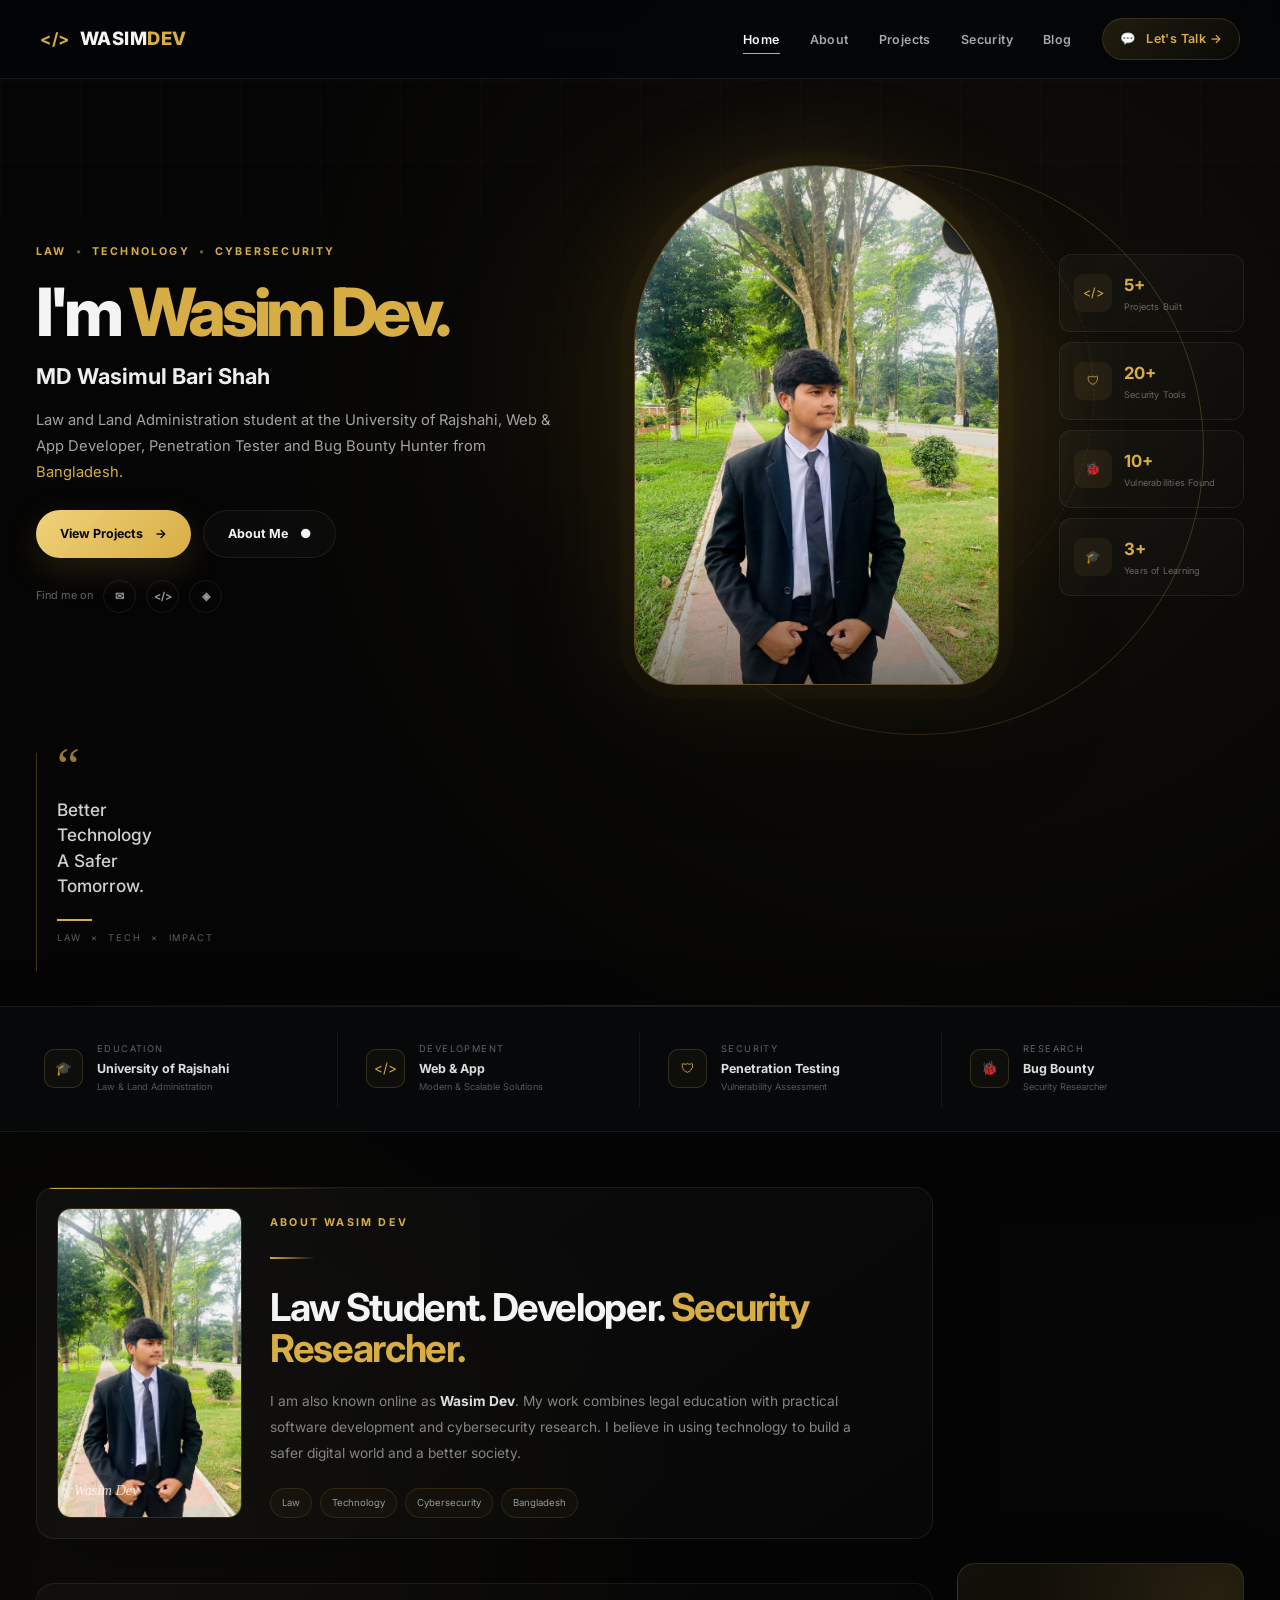
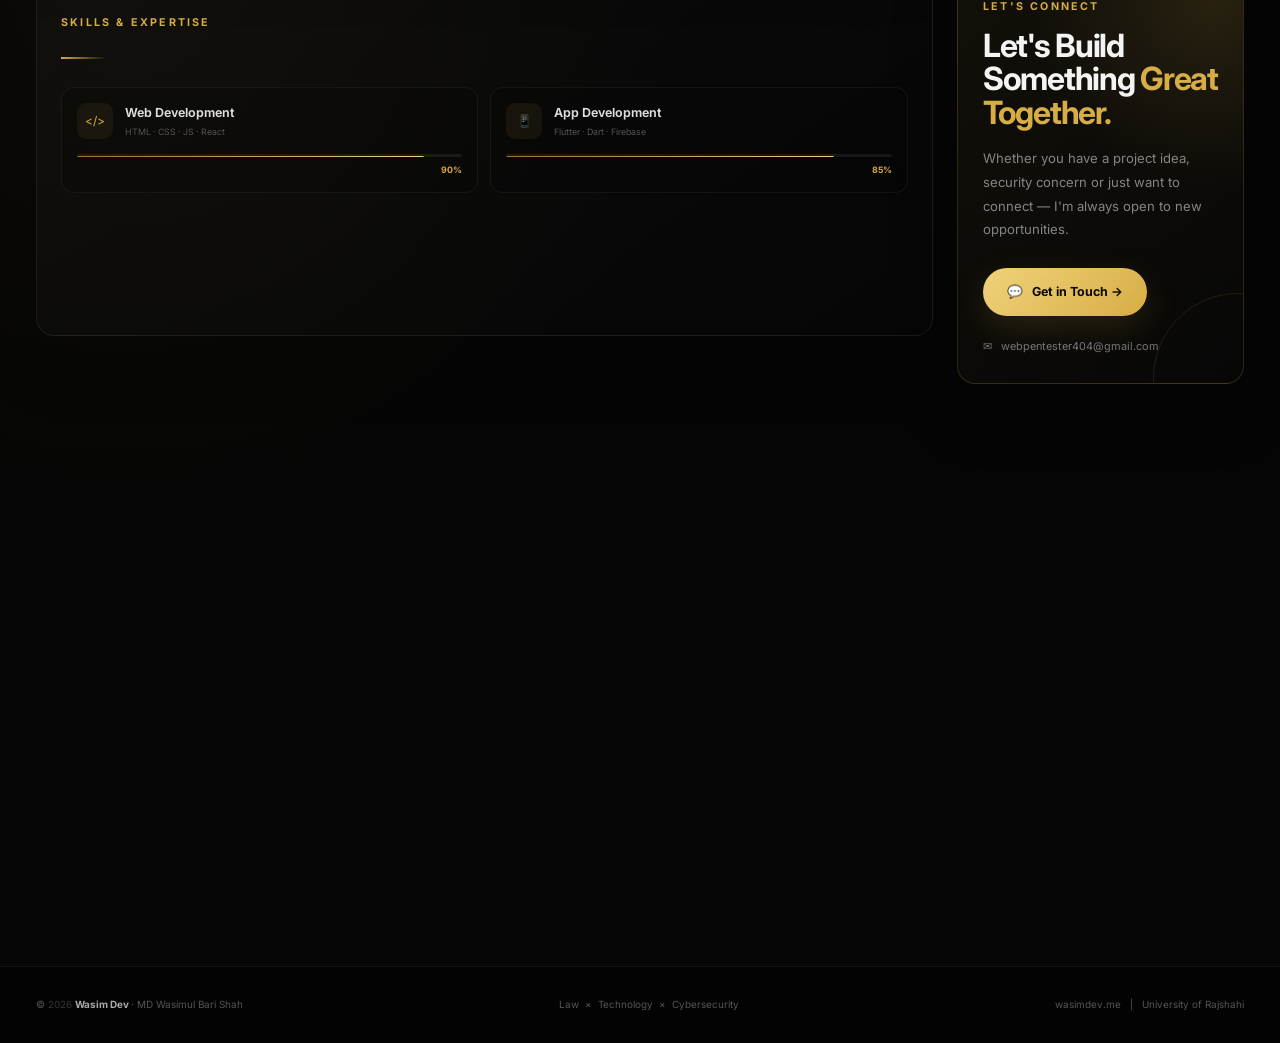
==== commit 7ed993b1: "Refactor HTML structure and formatting" ====
--- a/index.html
+++ b/index.html
@@ -1,5 +1,6 @@
 <!doctype html>
 <html lang="en">
+
 <head>
 
 <meta charset="UTF-8">
@@ -19,45 +20,87 @@
   content="Wasim Dev, Wasim, Wasimul Bari Shah, web developer Bangladesh, cybersecurity Bangladesh, penetration tester, bug bounty hunter, University of Rajshahi, law student"
 >
 
-<meta name="robots" content="index, follow, max-image-preview:large">
+<meta
+  name="robots"
+  content="index, follow, max-image-preview:large"
+>
 
 <link rel="canonical" href="https://wasimdev.me/">
 
-<!-- Open Graph -->
+<!-- =====================================================
+     OPEN GRAPH
+===================================================== -->
 
 <meta property="og:type" content="website">
-<meta property="og:title" content="Wasim Dev — Law, Technology & Cybersecurity">
+
+<meta
+  property="og:title"
+  content="Wasim Dev — Law, Technology & Cybersecurity"
+>
+
 <meta
   property="og:description"
   content="Law student, web developer, penetration tester and cybersecurity researcher from Bangladesh."
 >
-<meta property="og:url" content="https://wasimdev.me/">
-<meta property="og:site_name" content="Wasim Dev">
-
-<!-- Twitter -->
-
-<meta name="twitter:card" content="summary_large_image">
-<meta name="twitter:title" content="Wasim Dev — Law, Technology & Cybersecurity">
+
+<meta
+  property="og:url"
+  content="https://wasimdev.me/"
+>
+
+<meta
+  property="og:site_name"
+  content="Wasim Dev"
+>
+
+<!-- =====================================================
+     TWITTER
+===================================================== -->
+
+<meta
+  name="twitter:card"
+  content="summary_large_image"
+>
+
+<meta
+  name="twitter:title"
+  content="Wasim Dev — Law, Technology & Cybersecurity"
+>
+
 <meta
   name="twitter:description"
   content="Law student, web developer, penetration tester and cybersecurity researcher from Bangladesh."
 >
 
-<!-- Fonts -->
+<!-- =====================================================
+     FONTS
+===================================================== -->
 
 <link rel="preconnect" href="https://fonts.googleapis.com">
-<link rel="preconnect" href="https://fonts.gstatic.com" crossorigin>
+
+<link
+  rel="preconnect"
+  href="https://fonts.gstatic.com"
+  crossorigin
+>
 
 <link
   href="https://fonts.googleapis.com/css2?family=Inter:wght@400;500;600;700;800&display=swap"
   rel="stylesheet"
 >
 
-<!-- Main CSS -->
-
-<link rel="stylesheet" href="/assets/style.css">
-
-<!-- Website Schema -->
+<!-- =====================================================
+     MAIN CSS
+===================================================== -->
+
+<link
+  rel="stylesheet"
+  href="/assets/style.css"
+>
+
+<!-- =====================================================
+     WEBSITE SCHEMA
+===================================================== -->
 
 <script type="application/ld+json">
 {
@@ -74,7 +117,9 @@
 }
 </script>
 
-<!-- Person Schema -->
+<!-- =====================================================
+     PERSON SCHEMA
+===================================================== -->
 
 <script type="application/ld+json">
 {
@@ -111,7 +156,11 @@
 
   <div class="container nav-inner">
 
-    <a class="logo" href="/" aria-label="Wasim Dev Home">
+    <a
+      class="logo"
+      href="/"
+      aria-label="Wasim Dev Home"
+    >
 
       <span class="logo-mark">&lt;/&gt;</span>
 
@@ -127,27 +176,43 @@
       <ul class="nav-links">
 
         <li>
-          <a class="active" href="/">Home</a>
+          <a
+            class="active"
+            href="/"
+          >
+            Home
+          </a>
         </li>
 
         <li>
-          <a href="/about/">About</a>
+          <a href="/about/">
+            About
+          </a>
         </li>
 
         <li>
-          <a href="/projects/">Projects</a>
+          <a href="/projects/">
+            Projects
+          </a>
         </li>
 
         <li>
-          <a href="/security/">Security</a>
+          <a href="/security/">
+            Security
+          </a>
         </li>
 
         <li>
-          <a href="/blog/">Blog</a>
+          <a href="/blog/">
+            Blog
+          </a>
         </li>
 
         <li>
-          <a class="nav-cta" href="#contact">
+          <a
+            class="nav-cta"
+            href="#contact"
+          >
             💬 &nbsp; Let's Talk →
           </a>
         </li>
@@ -173,17 +238,18 @@
 
 <main>
 
-
 <!-- =====================================================
      HERO
 ===================================================== -->
 
-<section class="hero" id="home">
+<section
+  class="hero"
+  id="home"
+>
 
   <div class="container">
 
     <div class="hero-grid">
-
 
       <!-- HERO CONTENT -->
 
@@ -199,7 +265,10 @@
 
 
         <h1>
-          I'm <span class="gold">Wasim Dev.</span>
+          I'm
+          <span class="gold">
+            Wasim Dev.
+          </span>
         </h1>
 
 
@@ -211,18 +280,28 @@
         <p class="hero-description">
           Law and Land Administration student at the University of
           Rajshahi, Web &amp; App Developer, Penetration Tester and
-          Bug Bounty Hunter from <span class="gold">Bangladesh.</span>
+          Bug Bounty Hunter from
+          <span class="gold">
+            Bangladesh.
+          </span>
         </p>
 
 
         <div class="hero-actions">
 
-          <a class="btn btn-primary" href="/projects/">
+          <a
+            class="btn btn-primary"
+            href="/projects/"
+          >
             View Projects
             <span>→</span>
           </a>
 
-          <a class="btn btn-secondary" href="/about/">
+
+          <a
+            class="btn btn-secondary"
+            href="/about/"
+          >
             About Me
             <span>●</span>
           </a>
@@ -234,7 +313,10 @@
 
         <div class="social-row">
 
-          <span>Find me on</span>
+          <span>
+            Find me on
+          </span>
+
 
           <a
             href="mailto:webpentester404@gmail.com"
@@ -243,6 +325,7 @@
             ✉
           </a>
 
+
           <a
             href="/projects/"
             aria-label="Wasim Dev Projects"
@@ -250,6 +333,7 @@
             &lt;/&gt;
           </a>
 
+
           <a
             href="/security/"
             aria-label="Wasim Dev Security Research"
@@ -262,7 +346,7 @@
       </div>
 
 
-      <!-- HERO PHOTO -->
+      <!-- HERO VISUAL -->
 
       <div class="hero-visual">
 
@@ -276,7 +360,9 @@
 
 
           <span class="network-line network-one"></span>
+
           <span class="network-line network-two"></span>
+
           <span class="network-line network-three"></span>
 
 
@@ -287,9 +373,14 @@
               alt="MD Wasimul Bari Shah — Wasim Dev"
               loading="eager"
               fetchpriority="high"
+              decoding="async"
             >
 
-            <div class="law-symbol" aria-hidden="true">
+
+            <div
+              class="law-symbol"
+              aria-hidden="true"
+            >
               ⚖
             </div>
 
@@ -304,7 +395,10 @@
 
       <aside class="hero-quote">
 
-        <div class="quote-mark">“</div>
+        <div class="quote-mark">
+          “
+        </div>
+
 
         <p>
           Better<br>
@@ -313,7 +407,9 @@
           Tomorrow.
         </p>
 
+
         <div class="quote-line"></div>
+
 
         <span>
           LAW &nbsp;×&nbsp; TECH &nbsp;×&nbsp; IMPACT
@@ -326,7 +422,6 @@
 
       <div class="hero-stats">
 
-
         <div class="stat">
 
           <div class="stat-icon">
@@ -334,6 +429,7 @@
           </div>
 
           <div>
+
             <strong
               data-count="5"
               data-suffix="+"
@@ -344,6 +440,7 @@
             <span>
               Projects Built
             </span>
+
           </div>
 
         </div>
@@ -356,6 +453,7 @@
           </div>
 
           <div>
+
             <strong
               data-count="20"
               data-suffix="+"
@@ -366,6 +464,7 @@
             <span>
               Security Tools
             </span>
+
           </div>
 
         </div>
@@ -378,6 +477,7 @@
           </div>
 
           <div>
+
             <strong
               data-count="10"
               data-suffix="+"
@@ -388,6 +488,7 @@
             <span>
               Vulnerabilities Found
             </span>
+
           </div>
 
         </div>
@@ -400,6 +501,7 @@
           </div>
 
           <div>
+
             <strong
               data-count="3"
               data-suffix="+"
@@ -410,10 +512,10 @@
             <span>
               Years of Learning
             </span>
-          </div>
-
-        </div>
-
+
+          </div>
+
+        </div>
 
       </div>
 
@@ -433,7 +535,6 @@
   <div class="container">
 
     <div class="quick-info-grid">
-
 
       <div class="quick-item">
 
@@ -443,7 +544,9 @@
 
         <div>
 
-          <span>Education</span>
+          <span>
+            Education
+          </span>
 
           <strong>
             University of Rajshahi
@@ -466,7 +569,9 @@
 
         <div>
 
-          <span>Development</span>
+          <span>
+            Development
+          </span>
 
           <strong>
             Web &amp; App
@@ -489,7 +594,9 @@
 
         <div>
 
-          <span>Security</span>
+          <span>
+            Security
+          </span>
 
           <strong>
             Penetration Testing
@@ -512,7 +619,9 @@
 
         <div>
 
-          <span>Research</span>
+          <span>
+            Research
+          </span>
 
           <strong>
             Bug Bounty
@@ -526,7 +635,6 @@
 
       </div>
 
-
     </div>
 
   </div>
@@ -535,20 +643,21 @@
 
 
 <!-- =====================================================
-     ABOUT + SKILLS
-===================================================== -->
-
-<section class="about-section" id="about">
+     ABOUT + SKILLS + CONTACT
+===================================================== -->
+
+<section
+  class="about-section"
+  id="about"
+>
 
   <div class="container">
 
     <div class="about-grid">
 
-
       <!-- ABOUT CARD -->
 
       <div class="about-card">
-
 
         <div class="about-photo">
 
@@ -556,6 +665,7 @@
             src="/assets/wasim-profile.webp"
             alt="Wasim Dev"
             loading="lazy"
+            decoding="async"
           >
 
           <span class="photo-signature">
@@ -570,6 +680,7 @@
           <span class="section-label">
             ABOUT WASIM DEV
           </span>
+
 
           <div class="gold-line"></div>
 
@@ -584,7 +695,8 @@
 
 
           <p>
-            I am also known online as <strong>Wasim Dev</strong>.
+            I am also known online as
+            <strong>Wasim Dev</strong>.
             My work combines legal education with practical software
             development and cybersecurity research. I believe in using
             technology to build a safer digital world and a better society.
@@ -593,13 +705,21 @@
 
           <div class="chips">
 
-            <span class="chip">Law</span>
-
-            <span class="chip">Technology</span>
-
-            <span class="chip">Cybersecurity</span>
-
-            <span class="chip">Bangladesh</span>
+            <span class="chip">
+              Law
+            </span>
+
+            <span class="chip">
+              Technology
+            </span>
+
+            <span class="chip">
+              Cybersecurity
+            </span>
+
+            <span class="chip">
+              Bangladesh
+            </span>
 
           </div>
 
@@ -616,11 +736,11 @@
           SKILLS &amp; EXPERTISE
         </span>
 
+
         <div class="gold-line"></div>
 
 
         <div class="skill-grid">
-
 
           <!-- WEB -->
 
@@ -656,7 +776,9 @@
 
             </div>
 
-            <b>90%</b>
+            <b>
+              90%
+            </b>
 
           </div>
 
@@ -695,7 +817,9 @@
 
             </div>
 
-            <b>85%</b>
+            <b>
+              85%
+            </b>
 
           </div>
 
@@ -734,7 +858,9 @@
 
             </div>
 
-            <b>80%</b>
+            <b>
+              80%
+            </b>
 
           </div>
 
@@ -773,10 +899,11 @@
 
             </div>
 
-            <b>75%</b>
-
-          </div>
-
+            <b>
+              75%
+            </b>
+
+          </div>
 
         </div>
 
@@ -785,7 +912,10 @@
 
       <!-- CONTACT CARD -->
 
-      <aside class="contact-card" id="contact">
+      <aside
+        class="contact-card"
+        id="contact"
+      >
 
         <span class="section-label">
           LET'S CONNECT
@@ -823,7 +953,6 @@
 
       </aside>
 
-
     </div>
 
   </div>
@@ -868,6 +997,7 @@
           Explore My Projects →
         </a>
 
+
         <a
           class="btn btn-secondary"
           href="/security/"
@@ -883,7 +1013,6 @@
 
 </section>
 
-
 </main>
 
 
@@ -897,7 +1026,8 @@
 
     <div>
 
-      © <span id="year"></span>
+      ©
+      <span id="year"></span>
 
       <strong>
         Wasim Dev
@@ -936,7 +1066,11 @@
      JAVASCRIPT
 ===================================================== -->
 
-<script src="/assets/script.js" defer></script>
+<script
+  src="/assets/script.js"
+  defer
+></script>
 
 </body>
+
 </html>
--- a/assets/style.css
+++ b/assets/style.css
@@ -2203,3 +2203,760 @@
     }
 
 }
+/* =========================================================
+   FINAL FIXED DESIGN OVERRIDE
+   Wasim Dev — Target Screenshot Alignment
+   ========================================================= */
+
+/* =========================
+   DESKTOP HEADER FIX
+   ========================= */
+
+nav.site-header,
+.site-header {
+    position: fixed;
+    top: 0;
+    left: 0;
+    width: 100%;
+    z-index: 1000;
+}
+
+.site-header .container {
+    width: min(calc(100% - 80px), 1360px);
+}
+
+.site-header {
+    padding: 18px 0;
+    background: rgba(3, 5, 7, .88);
+    backdrop-filter: blur(18px);
+    -webkit-backdrop-filter: blur(18px);
+    border-bottom: 1px solid rgba(255,255,255,.08);
+}
+
+.site-header.scrolled {
+    padding: 13px 0;
+    background: rgba(3,5,7,.96);
+    border-bottom-color: rgba(215,173,69,.15);
+}
+
+
+/* =========================
+   MAIN CONTAINER
+   ========================= */
+
+.container {
+    width: min(calc(100% - 72px), 1420px);
+}
+
+
+/* =========================
+   HERO — FINAL DESKTOP
+   ========================= */
+
+.hero {
+    min-height: 760px;
+    padding: 125px 0 35px;
+    display: flex;
+    align-items: center;
+}
+
+.hero-grid {
+    width: 100%;
+    display: grid;
+
+    grid-template-columns:
+        minmax(0, 1.15fr)
+        minmax(430px, .9fr)
+        minmax(185px, .38fr);
+
+    gap: 28px;
+
+    align-items: center;
+}
+
+
+/* =========================
+   HERO TEXT
+   ========================= */
+
+.hero-content {
+    max-width: 650px;
+    z-index: 5;
+}
+
+.hero-content h1 {
+    font-size: clamp(4rem, 5.2vw, 5.8rem);
+    line-height: .94;
+    letter-spacing: -.065em;
+    margin-top: 18px;
+}
+
+.hero-content h2 {
+    margin-top: 15px;
+    font-size: clamp(1.15rem, 1.7vw, 1.45rem);
+    color: #eeeeee;
+    font-weight: 700;
+}
+
+.hero-description {
+    max-width: 590px;
+    margin-top: 15px;
+    font-size: .92rem;
+    line-height: 1.75;
+    color: #a4a4a4;
+}
+
+.hero-actions {
+    margin-top: 24px;
+}
+
+.social-row {
+    margin-top: 22px;
+}
+
+
+/* =========================
+   HERO PHOTO — BIGGER
+   ========================= */
+
+.hero-visual {
+    min-height: 600px;
+    position: relative;
+
+    display: flex;
+    align-items: center;
+    justify-content: center;
+}
+
+.hero-glow {
+    width: 500px;
+    height: 500px;
+
+    background:
+        radial-gradient(
+            circle,
+            rgba(215,173,69,.25),
+            rgba(215,173,69,.08) 38%,
+            transparent 72%
+        );
+}
+
+.hero-ring-one {
+    width: 570px;
+    height: 570px;
+}
+
+.hero-ring-two {
+    width: 460px;
+    height: 460px;
+}
+
+
+/* IMPORTANT:
+   Actual photo stays inside a controlled premium frame.
+*/
+
+.portrait-frame {
+    width: 365px;
+    height: 520px;
+
+    border-radius:
+        185px
+        185px
+        42px
+        42px;
+
+    box-shadow:
+        0 0 0 14px rgba(215,173,69,.025),
+        0 0 100px rgba(215,173,69,.16),
+        0 35px 100px rgba(0,0,0,.72);
+}
+
+.portrait-frame img {
+    width: 100%;
+    height: 100%;
+
+    object-fit: cover;
+
+    /*
+      Adjust this if your actual uploaded photo
+      needs slightly more/less headroom.
+    */
+    object-position: center 18%;
+
+    filter:
+        contrast(1.06)
+        saturate(.92)
+        brightness(.96);
+}
+
+
+/* =========================
+   HERO QUOTE
+   ========================= */
+
+.hero-quote {
+    align-self: center;
+
+    min-width: 155px;
+
+    padding:
+        0 0 25px 20px;
+
+    border-left:
+        1px solid
+        rgba(215,173,69,.28);
+}
+
+.quote-mark {
+    font-size: 3.2rem;
+}
+
+.hero-quote p {
+    font-size: 1.08rem;
+    line-height: 1.48;
+}
+
+
+/* =========================
+   HERO STATS
+   ========================= */
+
+/*
+   THIS IS THE MAJOR FIX.
+
+   Previously:
+   grid-column: 2 / 4
+
+   That pushed the stats underneath the photo.
+
+   Target:
+   stats stay vertically on the RIGHT.
+*/
+
+.hero-stats {
+    grid-column: 3;
+    grid-row: 1;
+
+    display: grid;
+    grid-template-columns: 1fr;
+
+    gap: 10px;
+
+    width: 100%;
+    margin-top: 0;
+
+    align-self: center;
+}
+
+.stat {
+    min-height: 78px;
+
+    padding: 13px 14px;
+
+    border-radius: 12px;
+
+    background:
+        linear-gradient(
+            145deg,
+            rgba(255,255,255,.035),
+            rgba(255,255,255,.012)
+        );
+}
+
+.stat-icon {
+    width: 38px;
+    height: 38px;
+}
+
+.stat strong {
+    font-size: 1.05rem;
+}
+
+.stat span {
+    font-size: .57rem;
+}
+
+
+/* =========================
+   QUICK INFO STRIP
+   ========================= */
+
+.quick-info {
+    padding: 24px 0;
+
+    border-top:
+        1px solid rgba(255,255,255,.07);
+
+    border-bottom:
+        1px solid rgba(255,255,255,.07);
+
+    background:
+        rgba(8,10,12,.72);
+}
+
+.quick-info-grid {
+    grid-template-columns:
+        repeat(4, 1fr);
+}
+
+.quick-item {
+    min-height: 76px;
+    padding: 8px 28px;
+}
+
+.quick-item:first-child {
+    padding-left: 8px;
+}
+
+
+/* =========================
+   ABOUT AREA
+   ========================= */
+
+.about-section {
+    padding: 55px 0 70px;
+}
+
+.about-grid {
+    grid-template-columns:
+        minmax(0, 1fr)
+        minmax(280px, .32fr);
+
+    gap: 24px;
+    align-items: start;
+}
+
+.about-card {
+    grid-template-columns:
+        185px
+        1fr;
+
+    gap: 28px;
+
+    padding: 20px;
+
+    min-height: 300px;
+}
+
+.about-photo {
+    min-height: 260px;
+    height: 100%;
+}
+
+.about-content h2 {
+    max-width: 650px;
+
+    font-size:
+        clamp(
+            2rem,
+            3vw,
+            3.1rem
+        );
+}
+
+
+/* =========================
+   SKILLS
+   ========================= */
+
+.skills {
+    margin-top: 20px;
+    padding: 24px;
+}
+
+.skill-grid {
+    gap: 12px;
+}
+
+.skill-card {
+    padding: 15px;
+}
+
+
+/* =========================
+   CONTACT
+   ========================= */
+
+.contact-card {
+    padding: 28px 25px;
+}
+
+.contact-card h2 {
+    font-size: 2rem;
+}
+
+
+/* =========================
+   REMOVE EXCESSIVE EMPTY SPACE
+   ========================= */
+
+section {
+    position: relative;
+}
+
+.hero + .quick-info {
+    margin-top: 0;
+}
+
+
+/* =========================================================
+   LARGE DESKTOP — 1500px+
+   ========================================================= */
+
+@media (min-width: 1500px) {
+
+    .container {
+        width: min(calc(100% - 100px), 1450px);
+    }
+
+    .hero {
+        min-height: 790px;
+    }
+
+    .hero-grid {
+        grid-template-columns:
+            minmax(0, 1.12fr)
+            minmax(470px, .9fr)
+            200px;
+
+        gap: 35px;
+    }
+
+    .portrait-frame {
+        width: 390px;
+        height: 555px;
+    }
+
+    .hero-visual {
+        min-height: 620px;
+    }
+
+    .hero-content h1 {
+        font-size: 6rem;
+    }
+}
+
+
+/* =========================================================
+   TABLET
+   ========================================================= */
+
+@media (max-width: 1100px) {
+
+    .container {
+        width: min(calc(100% - 48px), 1000px);
+    }
+
+    .hero {
+        padding-top: 120px;
+    }
+
+    .hero-grid {
+        grid-template-columns:
+            minmax(0, 1fr)
+            minmax(330px, .8fr);
+
+        gap: 25px;
+    }
+
+    .hero-quote {
+        display: none;
+    }
+
+    .hero-stats {
+        grid-column: 1 / -1;
+        grid-row: auto;
+
+        grid-template-columns:
+            repeat(4, 1fr);
+
+        margin-top: 0;
+    }
+
+    .portrait-frame {
+        width: 320px;
+        height: 465px;
+    }
+
+    .hero-ring-one {
+        width: 480px;
+        height: 480px;
+    }
+
+    .hero-ring-two {
+        width: 390px;
+        height: 390px;
+    }
+
+    .about-grid {
+        grid-template-columns: 1fr;
+    }
+}
+
+
+/* =========================================================
+   MOBILE
+   ========================================================= */
+
+@media (max-width: 900px) {
+
+    .hero {
+        min-height: auto;
+        padding: 120px 0 60px;
+    }
+
+    .hero-grid {
+        grid-template-columns: 1fr;
+        text-align: center;
+    }
+
+    .hero-content {
+        max-width: 720px;
+        margin-inline: auto;
+
+        display: flex;
+        flex-direction: column;
+        align-items: center;
+    }
+
+    .hero-description {
+        max-width: 650px;
+    }
+
+    .hero-actions,
+    .social-row {
+        justify-content: center;
+    }
+
+    .hero-visual {
+        min-height: 530px;
+    }
+
+    .portrait-frame {
+        width: 300px;
+        height: 430px;
+    }
+
+    .hero-stats {
+        grid-column: auto;
+        grid-row: auto;
+
+        width: 100%;
+
+        grid-template-columns:
+            repeat(2, 1fr);
+    }
+
+    .quick-info-grid {
+        grid-template-columns:
+            repeat(2, 1fr);
+    }
+
+    .about-grid {
+        grid-template-columns: 1fr;
+    }
+}
+
+
+/* =========================================================
+   MOBILE NAV
+   ========================================================= */
+
+@media (max-width: 760px) {
+
+    .container {
+        width:
+            min(
+                calc(100% - 32px),
+                var(--container)
+            );
+    }
+
+    .site-header {
+        padding: 15px 0;
+    }
+
+    .hero {
+        padding:
+            105px 0
+            50px;
+    }
+
+    .hero-content h1 {
+        font-size:
+            clamp(
+                3rem,
+                14vw,
+                4.3rem
+            );
+    }
+
+    .hero-content h2 {
+        font-size: 1rem;
+    }
+
+    .hero-description {
+        font-size: .82rem;
+    }
+
+    .hero-visual {
+        min-height: 470px;
+    }
+
+    .portrait-frame {
+        width: 275px;
+        height: 395px;
+    }
+
+    .hero-ring-one {
+        width: 410px;
+        height: 410px;
+    }
+
+    .hero-ring-two {
+        width: 330px;
+        height: 330px;
+    }
+
+    .hero-glow {
+        width: 340px;
+        height: 340px;
+    }
+
+    .hero-stats {
+        grid-template-columns: 1fr;
+    }
+
+    .quick-info-grid {
+        grid-template-columns: 1fr;
+    }
+
+    .quick-item,
+    .quick-item:first-child,
+    .quick-item:nth-child(3) {
+        padding: 14px 0;
+        border-right: 0;
+        border-bottom:
+            1px solid
+            rgba(255,255,255,.06);
+    }
+
+    .quick-item:last-child {
+        border-bottom: 0;
+    }
+
+    .about-card {
+        grid-template-columns: 1fr;
+        padding: 20px;
+    }
+
+    .about-photo {
+        min-height: 380px;
+    }
+
+    .skill-grid {
+        grid-template-columns: 1fr;
+    }
+}
+
+
+/* =========================================================
+   SMALL MOBILE
+   ========================================================= */
+
+@media (max-width: 560px) {
+
+    .hero-content h1 {
+        font-size: 2.8rem;
+    }
+
+    .hero-actions {
+        width: 100%;
+        flex-direction: column;
+    }
+
+    .hero-actions .btn {
+        width: 100%;
+    }
+
+    .hero-visual {
+        min-height: 410px;
+    }
+
+    .portrait-frame {
+        width: 235px;
+        height: 340px;
+    }
+
+    .hero-ring-one {
+        width: 340px;
+        height: 340px;
+    }
+
+    .hero-ring-two {
+        width: 280px;
+        height: 280px;
+    }
+
+    .hero-glow {
+        width: 290px;
+        height: 290px;
+    }
+
+    .about-photo {
+        min-height: 340px;
+    }
+}
+
+
+/* =========================================================
+   SAFETY — PREVENT PHOTO FROM BREAKING LAYOUT
+   ========================================================= */
+
+.hero-photo {
+    max-width: 100%;
+    height: auto;
+}
+
+.portrait-frame {
+    flex-shrink: 0;
+}
+
+.portrait-frame img {
+    display: block;
+}
+
+
+/* =========================================================
+   FINAL PREMIUM POLISH
+   ========================================================= */
+
+.hero::after {
+    content: "";
+
+    position: absolute;
+    left: 0;
+    right: 0;
+    bottom: 0;
+
+    height: 1px;
+
+    background:
+        linear-gradient(
+            90deg,
+            transparent,
+            rgba(215,173,69,.18),
+            transparent
+        );
+
+    pointer-events: none;
+}
+
+.quick-info,
+.about-card,
+.skills,
+.contact-card {
+    box-shadow:
+        0 20px 70px rgba(0,0,0,.18);
+}
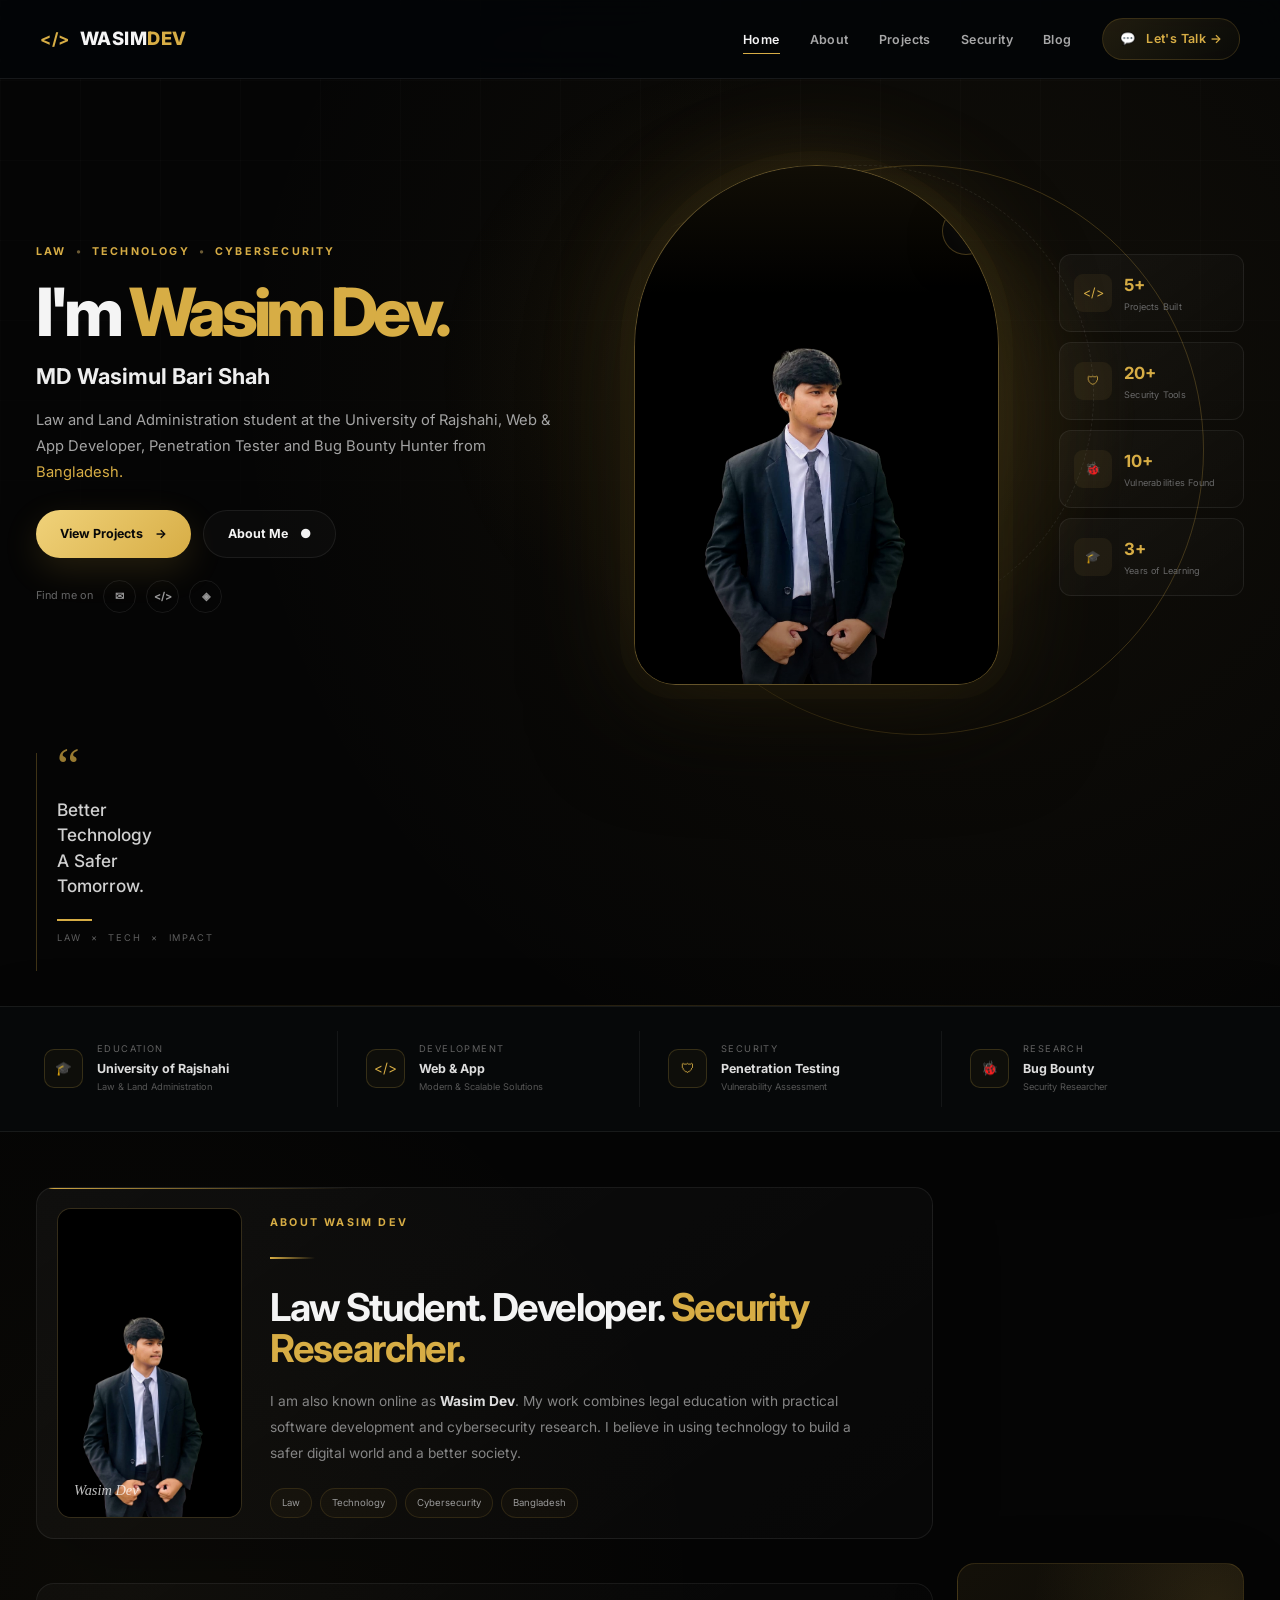
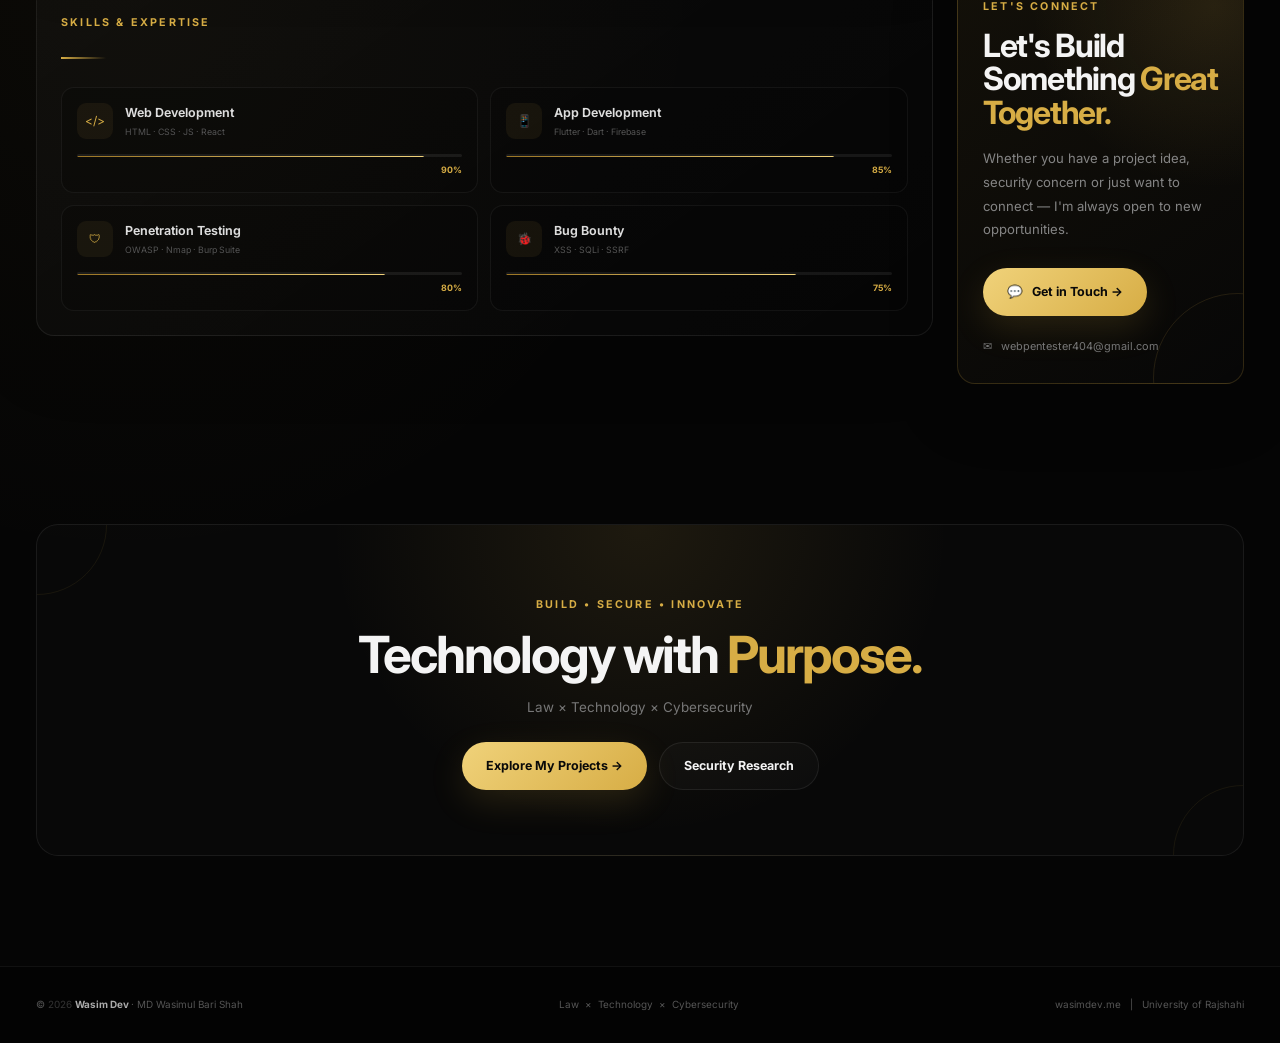
==== commit b2d36f08: "Update profile image URL in index.html" ====
--- a/index.html
+++ b/index.html
@@ -134,7 +134,7 @@
   "url": "https://wasimdev.me/",
   "jobTitle": "Web Developer, Penetration Tester & Bug Bounty Researcher",
   "description": "Law and Land Administration student at the University of Rajshahi, web and app developer, penetration tester and cybersecurity researcher from Bangladesh.",
-  "image": "https://wasimdev.me/assets/wasim-profile.webp",
+  "image": "https://wasimdev.me/assets/wasim-profile.png",
   "alumniOf": {
     "@type": "CollegeOrUniversity",
     "name": "University of Rajshahi",
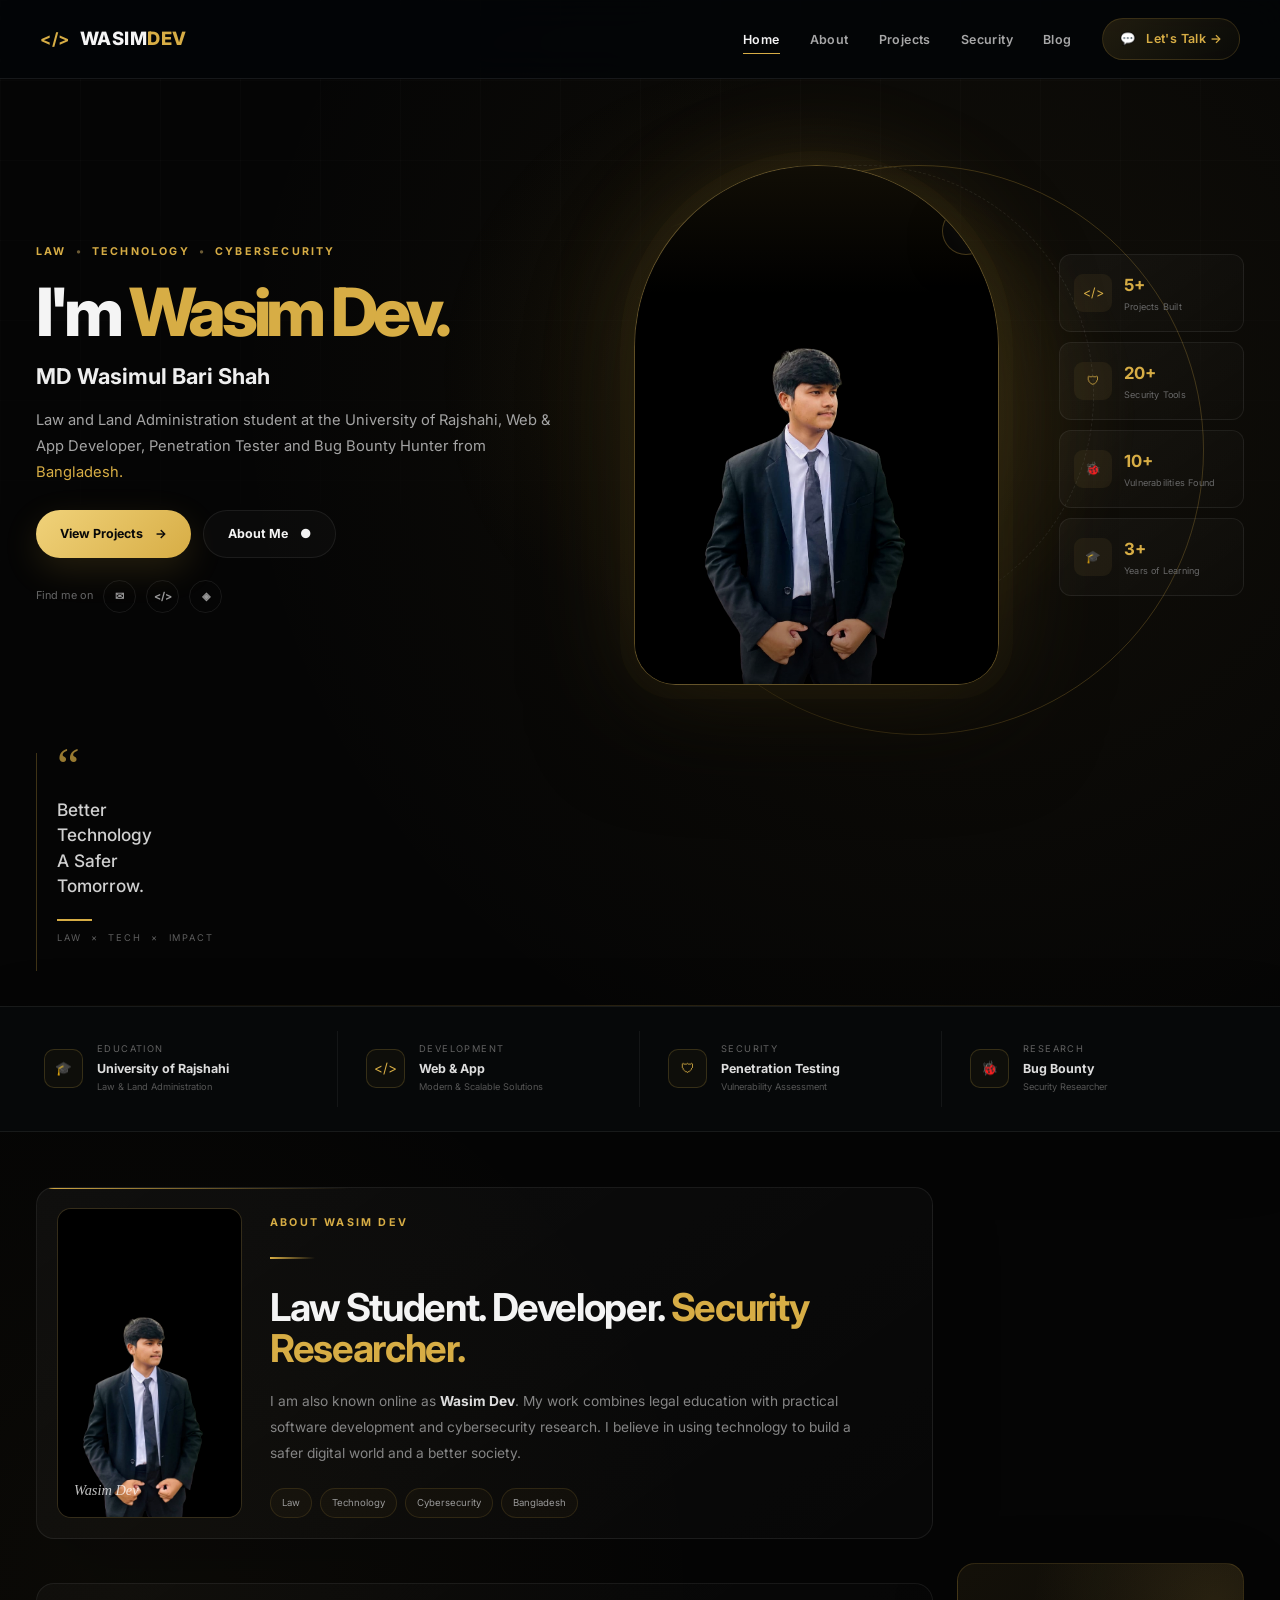
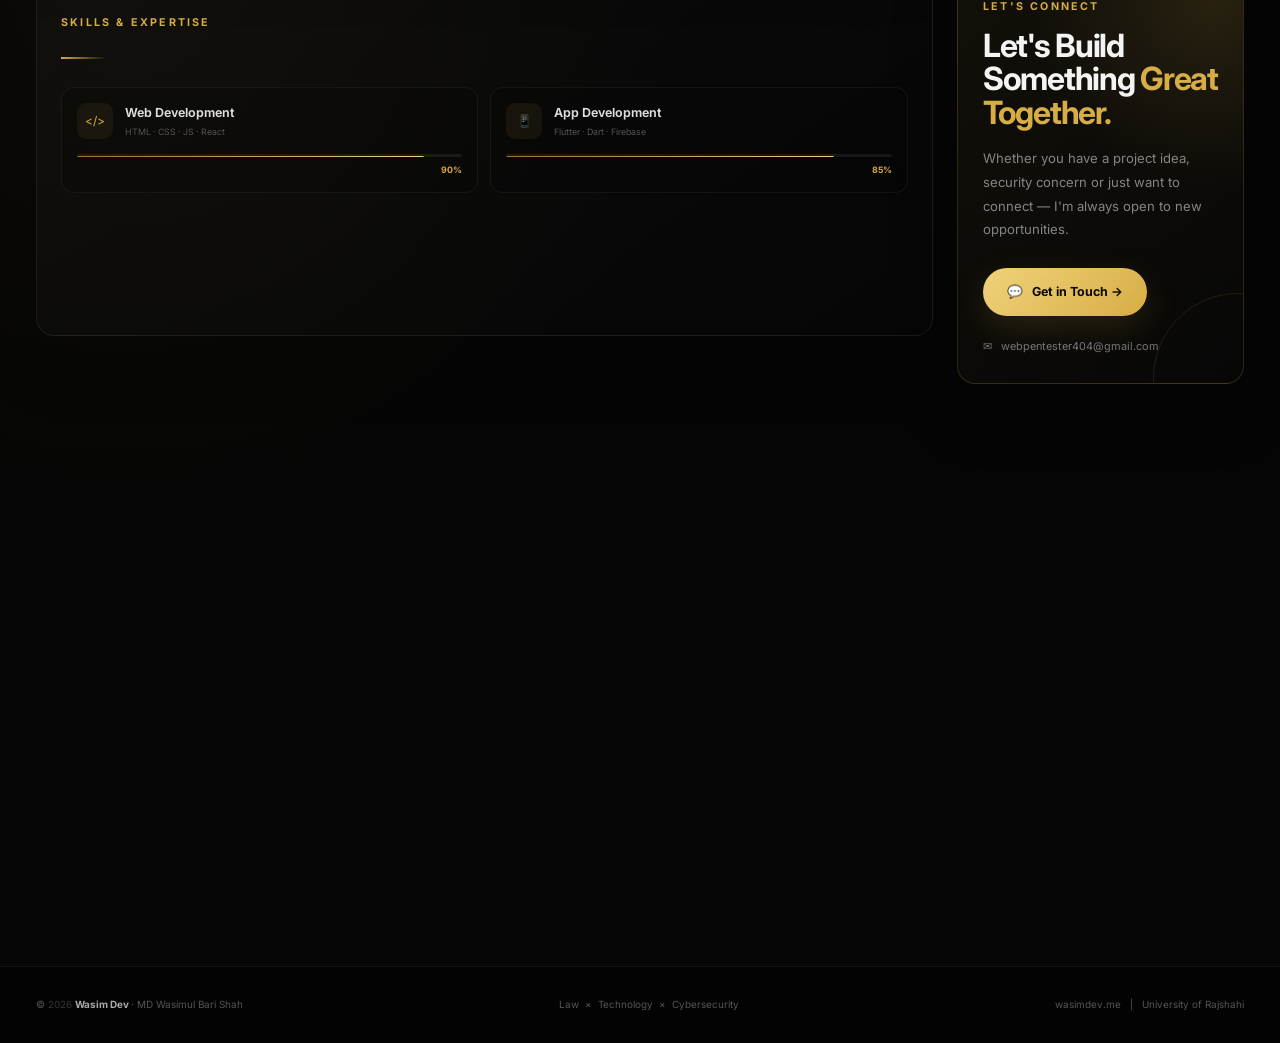
==== commit 79efb60c: "Update profile image format from PNG to WEBP" ====
--- a/index.html
+++ b/index.html
@@ -134,7 +134,7 @@
   "url": "https://wasimdev.me/",
   "jobTitle": "Web Developer, Penetration Tester & Bug Bounty Researcher",
   "description": "Law and Land Administration student at the University of Rajshahi, web and app developer, penetration tester and cybersecurity researcher from Bangladesh.",
-  "image": "https://wasimdev.me/assets/wasim-profile.png",
+  "image": "https://wasimdev.me/assets/wasim-profile.webp",
   "alumniOf": {
     "@type": "CollegeOrUniversity",
     "name": "University of Rajshahi",
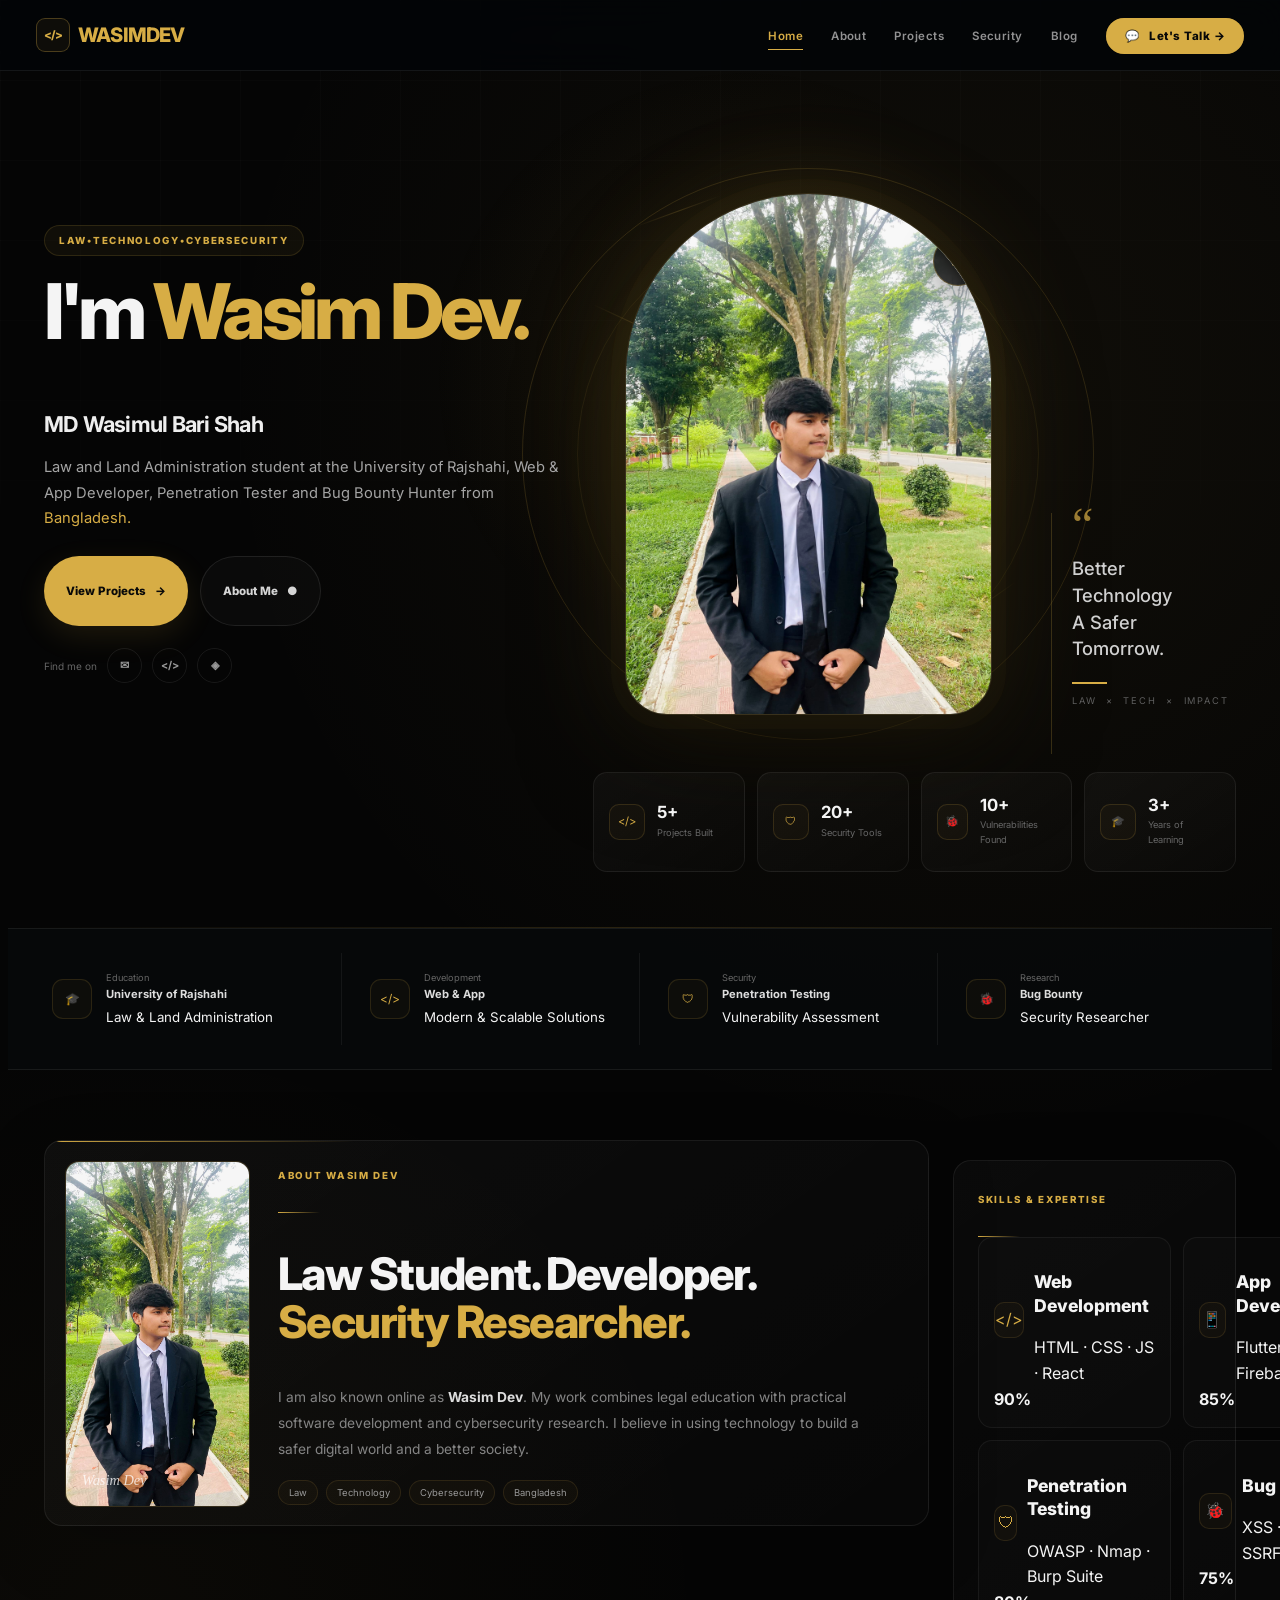
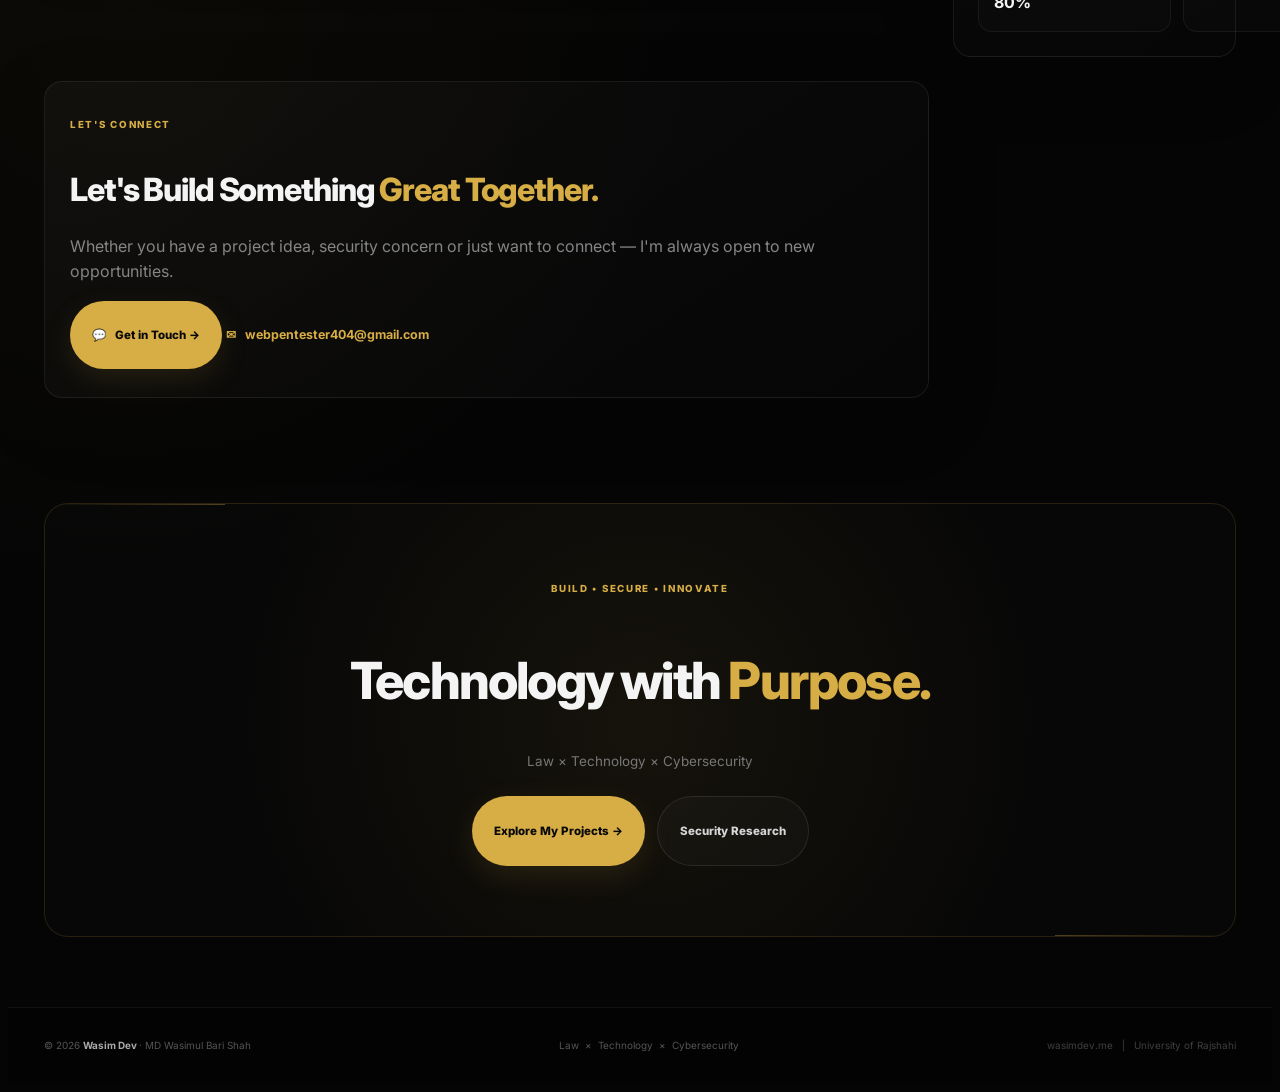
==== commit b516de0a: "Add social media links to JSON-LD schema" ====
--- a/index.html
+++ b/index.html
@@ -132,6 +132,10 @@
     "WasimDev"
   ],
   "url": "https://wasimdev.me/",
+  "sameAs":[
+  "https://github.com/wasimshah04-pixel",
+  "https://www.facebook.com/wasim.shah.7505468"
+],
   "jobTitle": "Web Developer, Penetration Tester & Bug Bounty Researcher",
   "description": "Law and Land Administration student at the University of Rajshahi, web and app developer, penetration tester and cybersecurity researcher from Bangladesh.",
   "image": "https://wasimdev.me/assets/wasim-profile.webp",
--- a/assets/style.css
+++ b/assets/style.css
@@ -1,10 +1,12 @@
+```
 /* =========================================================
-   WASIM DEV — FINAL PREMIUM PORTFOLIO
-   Theme: Black / Gold / Cyber-Law
+   WASIM DEV — CLEAN PREMIUM PORTFOLIO
+   Black / Gold / Cyber-Law
+   Clean responsive stylesheet — no duplicate breakpoint overrides
 ========================================================= */
 
 /* =========================
-   RESET
+   RESET + VARIABLES
 ========================= */
 
 *,
@@ -28,16 +30,16 @@
     --white: #f4f4f4;
     --text: #d5d5d5;
     --muted: #858585;
-
-    --border: rgba(215, 173, 69, 0.18);
-    --border-soft: rgba(255, 255, 255, 0.07);
-
-    --glow: rgba(215, 173, 69, 0.18);
+    --dim: #555;
+
+    --border: rgba(215, 173, 69, .18);
+    --border-soft: rgba(255, 255, 255, .07);
+
     --radius: 18px;
-
-    --transition: 0.35s cubic-bezier(.22,.61,.36,1);
-
     --container: 1240px;
+    --header-height: 78px;
+
+    --transition: .35s cubic-bezier(.22, .61, .36, 1);
 }
 
 html {
@@ -45,43 +47,49 @@
 }
 
 body {
+    min-height: 100vh;
+    overflow-x: hidden;
+
     font-family: "Inter", Arial, sans-serif;
     background:
         radial-gradient(
             circle at 75% 15%,
-            rgba(215,173,69,.06),
+            rgba(215, 173, 69, .055),
             transparent 30%
         ),
         radial-gradient(
             circle at 10% 60%,
-            rgba(215,173,69,.035),
+            rgba(215, 173, 69, .03),
             transparent 30%
         ),
         var(--bg);
 
     color: var(--white);
     line-height: 1.6;
-    overflow-x: hidden;
     -webkit-font-smoothing: antialiased;
+    text-rendering: optimizeLegibility;
 }
 
 body::before {
     content: "";
     position: fixed;
     inset: 0;
+    z-index: -1;
     pointer-events: none;
-    z-index: -1;
+
     background-image:
         linear-gradient(
-            rgba(255,255,255,.018) 1px,
+            rgba(255, 255, 255, .018) 1px,
             transparent 1px
         ),
         linear-gradient(
             90deg,
-            rgba(255,255,255,.018) 1px,
+            rgba(255, 255, 255, .018) 1px,
             transparent 1px
         );
+
     background-size: 80px 80px;
+
     mask-image: linear-gradient(
         to bottom,
         black,
@@ -100,19 +108,33 @@
     font: inherit;
 }
 
+button {
+    cursor: pointer;
+}
+
 img {
     display: block;
     max-width: 100%;
 }
 
-.container {
-    width: min(
-        calc(100% - 48px),
-        var(--container)
-    );
-    margin-inline: auto;
-}
-
+ul,
+ol {
+    margin: 0;
+}
+
+::selection {
+    color: #080808;
+    background: var(--gold);
+}
+
+/* =========================
+   ACCESSIBILITY
+========================= */
+
+:focus-visible {
+    outline: 2px solid var(--gold);
+    outline-offset: 4px;
+}
 
 /* =========================
    SCROLLBAR
@@ -135,43 +157,45 @@
     background: var(--gold);
 }
 
+/* =========================
+   GLOBAL CONTAINER
+========================= */
+
+.container {
+    width: min(calc(100% - 72px), var(--container));
+    margin-inline: auto;
+}
 
 /* =========================
    HEADER
 ========================= */
 
-.site-header {
+.site-header,
+body > nav {
     position: fixed;
     top: 0;
     left: 0;
     width: 100%;
     z-index: 1000;
 
-    padding: 20px 0;
-
-    background: rgba(5,5,5,.68);
+    padding: 18px 0;
+
+    background: rgba(3, 5, 7, .88);
+    border-bottom: 1px solid rgba(255, 255, 255, .07);
+
     backdrop-filter: blur(18px);
     -webkit-backdrop-filter: blur(18px);
 
-    border-bottom: 1px solid transparent;
-
     transition:
+        padding var(--transition),
         background var(--transition),
-        padding var(--transition),
-        border-color var(--transition),
-        box-shadow var(--transition);
+        border-color var(--transition);
 }
 
 .site-header.scrolled {
-    padding: 14px 0;
-
-    background: rgba(5,5,5,.94);
-
-    border-bottom-color:
-        rgba(215,173,69,.12);
-
-    box-shadow:
-        0 15px 50px rgba(0,0,0,.45);
+    padding: 13px 0;
+    background: rgba(3, 5, 7, .96);
+    border-bottom-color: rgba(215, 173, 69, .15);
 }
 
 .nav-inner {
@@ -184,47 +208,57 @@
 .logo {
     display: inline-flex;
     align-items: center;
-    gap: 10px;
-
-    font-size: 1.15rem;
+    gap: 8px;
+
+    color: var(--white);
+    font-size: 1.25rem;
     font-weight: 800;
-    letter-spacing: .5px;
+    letter-spacing: -.04em;
 }
 
 .logo-mark {
+    display: inline-grid;
+    place-items: center;
+
+    width: 32px;
+    height: 32px;
+
+    border: 1px solid rgba(215, 173, 69, .3);
+    border-radius: 9px;
+
     color: var(--gold);
-    font-size: 1.05rem;
-    font-weight: 700;
-}
-
-.logo .gold {
+    background: rgba(215, 173, 69, .06);
+
+    font-size: .72rem;
+}
+
+.logo span,
+.gold {
     color: var(--gold);
 }
 
 .nav-links {
     display: flex;
     align-items: center;
-    gap: 30px;
-
+    gap: 28px;
     list-style: none;
 }
 
 .nav-links a {
     position: relative;
 
-    color: #a7a7a7;
-
-    font-size: .78rem;
+    color: #929292;
+    font-size: .72rem;
     font-weight: 600;
-    letter-spacing: .4px;
+    letter-spacing: .04em;
 
     transition:
-        color var(--transition);
-}
-
-.nav-links a:not(.nav-cta)::after {
+        color var(--transition),
+        transform var(--transition);
+}
+
+.nav-links a::after {
     content: "";
-
     position: absolute;
     left: 0;
     bottom: -7px;
@@ -233,13 +267,12 @@
     height: 1px;
 
     background: var(--gold);
-
     transition: width var(--transition);
 }
 
 .nav-links a:hover,
 .nav-links a.active {
-    color: var(--white);
+    color: var(--gold);
 }
 
 .nav-links a:hover::after,
@@ -247,24 +280,137 @@
     width: 100%;
 }
 
-.nav-cta {
+.nav-links .nav-cta {
+    padding: 10px 18px;
+    border: 1px solid rgba(215, 173, 69, .35);
+    border-radius: 999px;
+
+    color: #080808 !important;
+    background: var(--gold);
+
+    font-weight: 800;
+}
+
+.nav-links .nav-cta::after {
+    display: none;
+}
+
+.nav-links .nav-cta:hover {
+    transform: translateY(-2px);
+    background: var(--gold-light);
+}
+
+.menu {
+    display: none;
+
+    width: 42px;
+    height: 42px;
+
+    border: 1px solid rgba(255, 255, 255, .08);
+    border-radius: 10px;
+
+    color: var(--white);
+    background: rgba(255, 255, 255, .025);
+
+    font-size: 1.25rem;
+}
+
+/* =========================
+   TYPOGRAPHY
+========================= */
+
+h1,
+h2,
+h3,
+p {
+    overflow-wrap: break-word;
+}
+
+h1,
+h2,
+h3 {
+    color: var(--white);
+    font-weight: 800;
+}
+
+h1 {
+    font-size: clamp(3.6rem, 6vw, 6.2rem);
+    line-height: .98;
+    letter-spacing: -.055em;
+}
+
+h2 {
+    font-size: clamp(2rem, 3.5vw, 3.4rem);
+    line-height: 1.08;
+    letter-spacing: -.035em;
+}
+
+h3 {
+    font-size: 1.1rem;
+    line-height: 1.35;
+}
+
+p {
+    color: var(--muted);
+}
+
+/* =========================
+   COMMON UI
+========================= */
+
+.tag,
+.section-label {
     display: inline-flex;
     align-items: center;
-    gap: 8px;
-
-    padding: 10px 17px;
-
-    border: 1px solid var(--border);
+
+    width: fit-content;
+
+    color: var(--gold);
+    background: rgba(215, 173, 69, .055);
+    border: 1px solid rgba(215, 173, 69, .15);
     border-radius: 999px;
 
-    background:
-        linear-gradient(
-            135deg,
-            rgba(215,173,69,.14),
-            rgba(215,173,69,.035)
-        );
-
-    color: var(--gold) !important;
+    padding: 7px 14px;
+
+    font-size: .61rem;
+    font-weight: 800;
+    letter-spacing: 1.7px;
+    text-transform: uppercase;
+}
+
+.section-label {
+    margin-bottom: 14px;
+    border: 0;
+    padding: 0;
+
+    background: transparent;
+}
+
+.gold-line {
+    width: 42px;
+    height: 1px;
+    margin-top: 14px;
+
+    background: linear-gradient(
+        90deg,
+        var(--gold),
+        transparent
+    );
+}
+
+.btn {
+    display: inline-flex;
+    align-items: center;
+    justify-content: center;
+    gap: 9px;
+
+    min-height: 44px;
+    padding: 12px 22px;
+
+    border-radius: 999px;
+
+    font-size: .72rem;
+    font-weight: 800;
 
     transition:
         transform var(--transition),
@@ -273,72 +419,650 @@
         box-shadow var(--transition);
 }
 
-.nav-cta:hover {
-    transform: translateY(-2px);
+.btn-primary {
+    color: #090909;
+    background: var(--gold);
+
+    box-shadow:
+        0 10px 30px rgba(215, 173, 69, .12);
+}
+
+.btn-primary:hover {
+    transform: translateY(-3px);
+    background: var(--gold-light);
+    box-shadow:
+        0 15px 40px rgba(215, 173, 69, .18);
+}
+
+.btn-secondary {
+    color: var(--text);
+    border: 1px solid rgba(255, 255, 255, .09);
+    background: rgba(255, 255, 255, .025);
+}
+
+.btn-secondary:hover {
+    transform: translateY(-3px);
+    color: var(--gold);
+    border-color: rgba(215, 173, 69, .28);
+    background: rgba(215, 173, 69, .055);
+}
+
+.chips {
+    display: flex;
+    flex-wrap: wrap;
+    gap: 8px;
+    margin-top: 18px;
+}
+
+.chip {
+    display: inline-flex;
+    align-items: center;
+
+    padding: 6px 10px;
+
+    border: 1px solid rgba(215, 173, 69, .13);
+    border-radius: 999px;
+
+    color: #999;
+    background: rgba(215, 173, 69, .035);
+
+    font-size: .59rem;
+    line-height: 1.2;
+}
+
+/* =========================
+   HOME — HERO
+========================= */
+
+.hero {
+    position: relative;
+
+    min-height: 760px;
+    padding: 125px 0 35px;
+
+    display: flex;
+    align-items: center;
+
+    overflow: hidden;
+}
+
+.hero::before {
+    content: "";
+    position: absolute;
+
+    width: 650px;
+    height: 650px;
+
+    top: 5%;
+    right: 16%;
+
+    border-radius: 50%;
+
+    background:
+        radial-gradient(
+            circle,
+            rgba(215, 173, 69, .09),
+            transparent 68%
+        );
+
+    pointer-events: none;
+}
+
+.hero::after {
+    content: "";
+    position: absolute;
+
+    left: 0;
+    right: 0;
+    bottom: 0;
+
+    height: 1px;
 
     background:
         linear-gradient(
-            135deg,
-            rgba(215,173,69,.24),
-            rgba(215,173,69,.06)
+            90deg,
+            transparent,
+            rgba(215, 173, 69, .18),
+            transparent
         );
 
-    border-color: rgba(215,173,69,.45);
-
-    box-shadow:
-        0 10px 30px rgba(215,173,69,.08);
-}
-
-.menu {
-    display: none;
-
-    border: 0;
-    background: transparent;
-
-    color: var(--white);
-
-    font-size: 1.5rem;
-
-    cursor: pointer;
-}
-
-
-/* =========================
-   GENERAL
-========================= */
-
-.tag,
-.section-label {
-    display: inline-flex;
+    pointer-events: none;
+}
+
+.hero-grid {
+    position: relative;
+    z-index: 2;
+
+    width: 100%;
+
+    display: grid;
+    grid-template-columns:
+        minmax(0, 1.15fr)
+        minmax(430px, .9fr)
+        minmax(185px, .38fr);
+
+    gap: 28px;
     align-items: center;
-    gap: 9px;
-
-    color: var(--gold);
+}
+
+.hero-content {
+    position: relative;
+    z-index: 5;
+    max-width: 650px;
+}
+
+.hero-content h1 {
+    margin-top: 18px;
+}
+
+.hero-content h2 {
+    margin-top: 15px;
+
+    color: #eeeeee;
+    font-size: clamp(1.15rem, 1.7vw, 1.45rem);
+    font-weight: 700;
+}
+
+.hero-description {
+    max-width: 590px;
+    margin-top: 15px;
+
+    color: #a4a4a4;
+    font-size: .92rem;
+    line-height: 1.75;
+}
+
+.hero-actions {
+    display: flex;
+    flex-wrap: wrap;
+    gap: 12px;
+    margin-top: 24px;
+}
+
+.social-row {
+    display: flex;
+    align-items: center;
+    flex-wrap: wrap;
+    gap: 10px;
+
+    margin-top: 22px;
+
+    color: #666;
+    font-size: .63rem;
+}
+
+.social-row a {
+    display: grid;
+    place-items: center;
+
+    width: 33px;
+    height: 33px;
+
+    border: 1px solid rgba(255, 255, 255, .08);
+    border-radius: 50%;
+
+    color: #999;
 
     font-size: .67rem;
     font-weight: 700;
 
-    letter-spacing: 2.2px;
-    text-transform: uppercase;
-}
-
-.tag span {
-    color: #6c5b35;
-}
-
-.section-label {
-    margin-bottom: 14px;
-}
-
-.gold {
+    transition:
+        color var(--transition),
+        border-color var(--transition),
+        transform var(--transition),
+        background var(--transition);
+}
+
+.social-row a:hover {
+    color: #0a0a0a;
+    background: var(--gold);
+    border-color: var(--gold);
+    transform: translateY(-3px);
+}
+
+/* =========================
+   HOME — HERO VISUAL
+========================= */
+
+.hero-visual {
+    position: relative;
+
+    min-height: 600px;
+
+    display: flex;
+    align-items: center;
+    justify-content: center;
+}
+
+.hero-photo {
+    position: relative;
+
+    width: 100%;
+    height: 100%;
+    min-height: 600px;
+
+    display: grid;
+    place-items: center;
+}
+
+.hero-glow {
+    position: absolute;
+
+    width: 500px;
+    height: 500px;
+
+    border-radius: 50%;
+
+    background:
+        radial-gradient(
+            circle,
+            rgba(215, 173, 69, .25),
+            rgba(215, 173, 69, .08) 38%,
+            transparent 72%
+        );
+
+    filter: blur(2px);
+}
+
+.hero-ring {
+    position: absolute;
+
+    border: 1px solid rgba(215, 173, 69, .16);
+    border-radius: 50%;
+
+    pointer-events: none;
+}
+
+.hero-ring-one {
+    width: 570px;
+    height: 570px;
+}
+
+.hero-ring-two {
+    width: 460px;
+    height: 460px;
+
+    border-color: rgba(215, 173, 69, .09);
+}
+
+.portrait-frame {
+    position: relative;
+    z-index: 3;
+
+    width: 365px;
+    height: 520px;
+
+    overflow: hidden;
+    flex-shrink: 0;
+
+    border-radius:
+        185px
+        185px
+        42px
+        42px;
+
+    border: 1px solid rgba(215, 173, 69, .2);
+
+    background: #111;
+
+    box-shadow:
+        0 0 0 14px rgba(215, 173, 69, .025),
+        0 0 100px rgba(215, 173, 69, .16),
+        0 35px 100px rgba(0, 0, 0, .72);
+}
+
+.portrait-frame img {
+    width: 100%;
+    height: 100%;
+
+    object-fit: cover;
+    object-position: center top;
+
+    filter:
+        grayscale(.06)
+        contrast(1.04)
+        saturate(.92);
+
+    transition:
+        transform .7s ease,
+        filter .7s ease;
+}
+
+.portrait-frame:hover img {
+    transform: scale(1.035);
+    filter:
+        grayscale(0)
+        contrast(1.07)
+        saturate(1);
+}
+
+.law-symbol {
+    position: absolute;
+    z-index: 4;
+
+    top: 8%;
+    right: 2%;
+
+    width: 48px;
+    height: 48px;
+
+    display: grid;
+    place-items: center;
+
+    border: 1px solid rgba(215, 173, 69, .3);
+    border-radius: 50%;
+
     color: var(--gold);
-}
-
-.gold-line {
-    width: 45px;
+    background: rgba(8, 8, 8, .8);
+
+    backdrop-filter: blur(8px);
+
+    box-shadow:
+        0 10px 35px rgba(0, 0, 0, .4);
+
+    animation: floatSymbol 5s ease-in-out infinite;
+}
+
+@keyframes floatSymbol {
+    0%, 100% {
+        transform: translateY(0);
+    }
+
+    50% {
+        transform: translateY(-10px);
+    }
+}
+
+.network-line {
+    position: absolute;
+    z-index: 1;
+
+    width: 90px;
+    height: 1px;
+
+    background:
+        linear-gradient(
+            90deg,
+            transparent,
+            rgba(215, 173, 69, .35),
+            transparent
+        );
+
+    transform-origin: left center;
+    opacity: .6;
+}
+
+.network-one {
+    top: 25%;
+    left: 0;
+    transform: rotate(25deg);
+}
+
+.network-two {
+    bottom: 20%;
+    right: -2%;
+    transform: rotate(-35deg);
+}
+
+.network-three {
+    top: 12%;
+    left: 10%;
+    transform: rotate(-20deg);
+}
+
+/* =========================
+   HOME — QUOTE
+========================= */
+
+.hero-quote {
+    align-self: end;
+
+    padding: 0 0 45px 20px;
+
+    border-left: 1px solid rgba(215, 173, 69, .22);
+}
+
+.quote-mark {
+    color: var(--gold);
+
+    font-family: Georgia, serif;
+    font-size: 3rem;
+    line-height: .5;
+
+    opacity: .7;
+}
+
+.hero-quote p {
+    margin-top: 18px;
+
+    color: #d0d0d0;
+
+    font-size: 1.15rem;
+    line-height: 1.45;
+    font-weight: 500;
+}
+
+.quote-line {
+    width: 35px;
     height: 2px;
-
-    margin: 12px 0 28px;
+    margin-top: 20px;
+
+    background: var(--gold);
+}
+
+.hero-quote span {
+    display: block;
+    margin-top: 10px;
+
+    color: #5e5e5e;
+
+    font-size: .58rem;
+    letter-spacing: 1.8px;
+}
+
+/* =========================
+   HOME — STATS
+========================= */
+
+.hero-stats {
+    grid-column: 2 / 4;
+
+    display: grid;
+    grid-template-columns: repeat(4, 1fr);
+
+    gap: 12px;
+    margin-top: -10px;
+}
+
+.stat {
+    display: flex;
+    align-items: center;
+    gap: 12px;
+
+    min-height: 72px;
+    padding: 13px 15px;
+
+    border: 1px solid rgba(255, 255, 255, .065);
+    border-radius: 14px;
+
+    background:
+        linear-gradient(
+            145deg,
+            rgba(255, 255, 255, .035),
+            rgba(255, 255, 255, .01)
+        );
+
+    transition:
+        transform var(--transition),
+        border-color var(--transition),
+        background var(--transition);
+}
+
+.stat:hover {
+    transform: translateY(-4px);
+    border-color: rgba(215, 173, 69, .2);
+    background:
+        linear-gradient(
+            145deg,
+            rgba(215, 173, 69, .06),
+            rgba(255, 255, 255, .01)
+        );
+}
+
+.stat-icon {
+    display: grid;
+    place-items: center;
+
+    width: 34px;
+    height: 34px;
+
+    border: 1px solid rgba(215, 173, 69, .16);
+    border-radius: 10px;
+
+    color: var(--gold);
+    background: rgba(215, 173, 69, .035);
+
+    font-size: .7rem;
+}
+
+.stat strong {
+    display: block;
+
+    color: var(--white);
+    font-size: 1.05rem;
+    line-height: 1.1;
+}
+
+.stat span {
+    display: block;
+    margin-top: 4px;
+
+    color: #666;
+    font-size: .58rem;
+}
+
+/* =========================
+   QUICK INFO
+========================= */
+
+.quick-info {
+    padding: 24px 0;
+
+    border-top: 1px solid rgba(255, 255, 255, .07);
+    border-bottom: 1px solid rgba(255, 255, 255, .07);
+
+    background: rgba(8, 10, 12, .72);
+}
+
+.quick-info-grid {
+    display: grid;
+    grid-template-columns: repeat(4, 1fr);
+}
+
+.quick-item {
+    min-height: 76px;
+    padding: 8px 28px;
+
+    display: flex;
+    align-items: center;
+    gap: 14px;
+
+    border-right: 1px solid rgba(255, 255, 255, .06);
+}
+
+.quick-item:last-child {
+    border-right: 0;
+}
+
+.quick-item:first-child {
+    padding-left: 8px;
+}
+
+.quick-icon {
+    display: grid;
+    place-items: center;
+
+    width: 38px;
+    height: 38px;
+
+    flex-shrink: 0;
+
+    border: 1px solid rgba(215, 173, 69, .14);
+    border-radius: 11px;
+
+    color: var(--gold);
+    background: rgba(215, 173, 69, .035);
+
+    font-size: .75rem;
+}
+
+.quick-item strong {
+    display: block;
+
+    color: #ddd;
+    font-size: .7rem;
+}
+
+.quick-item span {
+    display: block;
+    margin-top: 3px;
+
+    color: #656565;
+    font-size: .58rem;
+}
+
+/* =========================
+   HOME — ABOUT
+========================= */
+
+.about-section {
+    padding: 70px 0 80px;
+}
+
+.about-grid {
+    display: grid;
+    grid-template-columns:
+        minmax(0, 1fr)
+        minmax(280px, .32fr);
+
+    gap: 24px;
+    align-items: start;
+}
+
+.about-card {
+    position: relative;
+
+    display: grid;
+    grid-template-columns: 185px 1fr;
+
+    gap: 28px;
+    padding: 20px;
+    min-height: 300px;
+
+    overflow: hidden;
+
+    border: 1px solid rgba(255, 255, 255, .07);
+    border-radius: var(--radius);
+
+    background:
+        linear-gradient(
+            145deg,
+            rgba(255, 255, 255, .035),
+            rgba(255, 255, 255, .012)
+        );
+
+    box-shadow: 0 20px 70px rgba(0, 0, 0, .18);
+}
+
+.about-card::before {
+    content: "";
+
+    position: absolute;
+    top: 0;
+    left: 0;
+
+    width: 35%;
+    height: 1px;
 
     background:
         linear-gradient(
@@ -348,835 +1072,409 @@
         );
 }
 
-.btn {
-    display: inline-flex;
-    align-items: center;
-    justify-content: center;
-    gap: 12px;
-
-    min-height: 48px;
-
-    padding: 0 24px;
-
-    border-radius: 999px;
-
-    font-size: .78rem;
-    font-weight: 700;
-
-    transition:
-        transform var(--transition),
-        background var(--transition),
-        border-color var(--transition),
-        box-shadow var(--transition);
-}
-
-.btn-primary {
-    color: #090909;
-
-    background:
-        linear-gradient(
-            135deg,
-            var(--gold-light),
-            var(--gold)
-        );
-
-    box-shadow:
-        0 12px 35px rgba(215,173,69,.15);
-}
-
-.btn-primary:hover {
-    transform: translateY(-3px);
-
-    box-shadow:
-        0 18px 42px rgba(215,173,69,.25);
-}
-
-.btn-secondary {
-    color: var(--white);
-
-    border: 1px solid var(--border-soft);
-
-    background: rgba(255,255,255,.025);
-}
-
-.btn-secondary:hover {
-    transform: translateY(-3px);
-
-    border-color:
-        rgba(215,173,69,.28);
-
-    background:
-        rgba(215,173,69,.06);
-}
-
-
-/* =========================
-   HERO
-========================= */
-
-.hero {
+.about-photo {
     position: relative;
 
-    min-height: 780px;
-
-    display: flex;
-    align-items: center;
-
-    padding:
-        150px 0
-        90px;
+    min-height: 260px;
+    height: 100%;
 
     overflow: hidden;
-}
-
-.hero::before {
-    content: "";
-
+
+    border: 1px solid rgba(215, 173, 69, .18);
+    border-radius: 14px;
+
+    background: #111;
+}
+
+.about-photo img {
+    width: 100%;
+    height: 100%;
+
+    object-fit: cover;
+    object-position: center top;
+
+    filter:
+        grayscale(.08)
+        contrast(1.03);
+
+    transition: transform .7s ease;
+}
+
+.about-photo:hover img {
+    transform: scale(1.04);
+}
+
+.photo-signature {
     position: absolute;
-
-    width: 650px;
-    height: 650px;
-
-    top: 5%;
-    right: 16%;
-
-    border-radius: 50%;
-
-    background:
-        radial-gradient(
-            circle,
-            rgba(215,173,69,.09),
-            transparent 68%
-        );
-
-    pointer-events: none;
-}
-
-.hero-grid {
-    position: relative;
-
-    display: grid;
-
-    grid-template-columns:
-        minmax(0, 1.15fr)
-        minmax(300px, .8fr)
-        minmax(180px, .42fr);
-
-    gap: 35px;
-
-    align-items: center;
-}
-
-.hero-content {
-    position: relative;
-    z-index: 3;
-}
-
-.hero-content h1 {
-    margin-top: 16px;
-
-    font-size:
-        clamp(
-            3.6rem,
-            6vw,
-            6.2rem
-        );
-
-    line-height: .98;
-
-    letter-spacing: -.055em;
-
-    font-weight: 800;
-}
-
-.hero-content h2 {
-    margin-top: 16px;
-
-    color: #bcbcbc;
-
-    font-size:
-        clamp(
-            1rem,
-            1.8vw,
-            1.35rem
-        );
-
-    font-weight: 500;
-}
-
-.hero-description {
-    max-width: 610px;
-
+    left: 16px;
+    bottom: 14px;
+
+    color: rgba(255, 255, 255, .75);
+
+    font-family: Georgia, serif;
+    font-size: .9rem;
+    font-style: italic;
+}
+
+.about-content h2 {
+    max-width: 650px;
+}
+
+.about-content p {
+    max-width: 600px;
     margin-top: 18px;
 
-    color: #929292;
-
-    font-size: .94rem;
-
-    line-height: 1.85;
-}
-
-.hero-actions {
-    display: flex;
-    flex-wrap: wrap;
-    gap: 12px;
-
-    margin-top: 30px;
-}
-
-.social-row {
-    display: flex;
-    align-items: center;
-    flex-wrap: wrap;
-    gap: 10px;
-
-    margin-top: 30px;
-
-    color: #666;
-
-    font-size: .68rem;
-}
-
-.social-row a {
-    width: 33px;
-    height: 33px;
-
-    display: grid;
-    place-items: center;
-
-    border: 1px solid rgba(255,255,255,.08);
-    border-radius: 50%;
-
-    color: #999;
-
-    font-size: .67rem;
-    font-weight: 700;
-
-    transition:
-        color var(--transition),
-        border-color var(--transition),
-        transform var(--transition),
-        background var(--transition);
-}
-
-.social-row a:hover {
-    color: #0a0a0a;
-
-    background: var(--gold);
-
-    border-color: var(--gold);
-
-    transform: translateY(-3px);
-}
-
-
-/* =========================
-   HERO VISUAL
-========================= */
-
-.hero-visual {
-    position: relative;
-
-    min-height: 560px;
-
-    display: flex;
-    align-items: center;
-    justify-content: center;
-}
-
-.hero-glow {
-    position: absolute;
-
-    width: 390px;
-    height: 390px;
-
-    border-radius: 50%;
-
-    background:
-        radial-gradient(
-            circle,
-            rgba(215,173,69,.22),
-            rgba(215,173,69,.06) 35%,
-            transparent 70%
-        );
-
-    filter: blur(3px);
-
-    animation:
-        heroGlow 7s ease-in-out infinite alternate;
-}
-
-@keyframes heroGlow {
-
-    from {
-        transform: scale(.94);
-        opacity: .75;
-    }
-
-    to {
-        transform: scale(1.08);
-        opacity: 1;
-    }
-}
-
-.hero-ring {
-    position: absolute;
-
-    border-radius: 50%;
-
-    border: 1px solid
-        rgba(215,173,69,.25);
-
-    pointer-events: none;
-}
-
-.hero-ring-one {
-    width: 470px;
-    height: 470px;
-
-    animation:
-        rotateRing 24s linear infinite;
-}
-
-.hero-ring-two {
-    width: 370px;
-    height: 370px;
-
-    border-color:
-        rgba(255,255,255,.08);
-
-    border-style: dashed;
-
-    animation:
-        rotateRingReverse 30s linear infinite;
-}
-
-@keyframes rotateRing {
-
-    from {
-        transform: rotate(0deg);
-    }
-
-    to {
-        transform: rotate(360deg);
-    }
-
-}
-
-@keyframes rotateRingReverse {
-
-    from {
-        transform: rotate(360deg);
-    }
-
-    to {
-        transform: rotate(0deg);
-    }
-
-}
-
-.portrait-frame {
-    position: relative;
-
-    z-index: 3;
-
-    width: 330px;
-    height: 470px;
-
-    overflow: hidden;
-
-    border-radius:
-        165px
-        165px
-        35px
-        35px;
-
-    border:
-        1px solid
-        rgba(215,173,69,.4);
+    color: #858585;
+    font-size: .86rem;
+    line-height: 1.9;
+}
+
+.about-content strong {
+    color: #ddd;
+}
+
+/* =========================
+   HOME — SKILLS
+========================= */
+
+.skills {
+    margin-top: 20px;
+    padding: 24px;
+
+    border: 1px solid rgba(255, 255, 255, .07);
+    border-radius: var(--radius);
 
     background:
         linear-gradient(
             145deg,
-            #1a1a1a,
-            #080808
+            rgba(255, 255, 255, .028),
+            rgba(255, 255, 255, .008)
         );
 
-    box-shadow:
-        0 0 0 12px rgba(215,173,69,.025),
-        0 0 70px rgba(215,173,69,.12),
-        0 30px 80px rgba(0,0,0,.65);
-
-    animation:
-        portraitFloat 6s ease-in-out infinite;
-}
-
-@keyframes portraitFloat {
-
-    0%,
-    100% {
-        transform: translateY(0);
-    }
-
-    50% {
-        transform: translateY(-8px);
-    }
-
-}
-
-.portrait-frame::before {
-    content: "";
-
-    position: absolute;
-    inset: 0;
-
-    z-index: 2;
-
-    pointer-events: none;
+    box-shadow: 0 20px 70px rgba(0, 0, 0, .18);
+}
+
+.skill-grid {
+    display: grid;
+    grid-template-columns: repeat(2, 1fr);
+    gap: 12px;
+}
+
+.skill-card {
+    padding: 15px;
+
+    border: 1px solid rgba(255, 255, 255, .055);
+    border-radius: 14px;
+
+    background: rgba(255, 255, 255, .015);
+
+    transition:
+        transform var(--transition),
+        border-color var(--transition),
+        background var(--transition);
+}
+
+.skill-card:hover {
+    transform: translateY(-4px);
+    border-color: rgba(215, 173, 69, .18);
+    background: rgba(215, 173, 69, .025);
+}
+
+.skill-top {
+    display: flex;
+    align-items: center;
+    justify-content: space-between;
+    gap: 10px;
+}
+
+.skill-icon {
+    display: grid;
+    place-items: center;
+
+    width: 34px;
+    height: 34px;
+
+    border: 1px solid rgba(215, 173, 69, .13);
+    border-radius: 10px;
+
+    color: var(--gold);
+    background: rgba(215, 173, 69, .035);
+}
+
+.skill-card strong {
+    color: #ddd;
+    font-size: .68rem;
+}
+
+.skill-progress {
+    height: 3px;
+    margin-top: 13px;
+
+    overflow: hidden;
+
+    border-radius: 999px;
+    background: rgba(255, 255, 255, .06);
+}
+
+.skill-progress .progress {
+    display: block;
+
+    width: var(--progress, 70%);
+    height: 100%;
+
+    border-radius: inherit;
 
     background:
         linear-gradient(
-            180deg,
-            rgba(215,173,69,.08),
-            transparent 25%,
-            transparent 70%,
-            rgba(0,0,0,.45)
+            90deg,
+            var(--gold-dark),
+            var(--gold)
         );
 }
 
-.portrait-frame img {
-    width: 100%;
-    height: 100%;
-
-    object-fit: cover;
-    object-position: center top;
-
-    filter:
-        contrast(1.04)
-        saturate(.88);
-
-    transition:
-        transform .7s cubic-bezier(.2,.7,.2,1),
-        filter .7s ease;
-}
-
-.portrait-frame:hover img {
-    transform: scale(1.035);
-
-    filter:
-        contrast(1.07)
-        saturate(1);
-}
-
-.law-symbol {
+/* =========================
+   HOME — CONTACT
+========================= */
+
+.contact-card {
+    padding: 28px 25px;
+
+    border: 1px solid rgba(255, 255, 255, .07);
+    border-radius: var(--radius);
+
+    background:
+        linear-gradient(
+            145deg,
+            rgba(255, 255, 255, .03),
+            rgba(255, 255, 255, .008)
+        );
+
+    box-shadow: 0 20px 70px rgba(0, 0, 0, .18);
+}
+
+.contact-card h2 {
+    font-size: 2rem;
+}
+
+.email-link {
+    display: inline-flex;
+    align-items: center;
+    gap: 8px;
+
+    margin-top: 18px;
+
+    color: var(--gold);
+    font-size: .78rem;
+    font-weight: 700;
+}
+
+.email-link:hover {
+    color: var(--gold-light);
+}
+
+/* =========================
+   FINAL CTA
+========================= */
+
+.final-cta {
+    padding: 25px 0 70px;
+}
+
+.final-cta-inner {
+    position: relative;
+
+    padding: 70px 30px;
+
+    overflow: hidden;
+
+    text-align: center;
+
+    border: 1px solid rgba(215, 173, 69, .14);
+    border-radius: 24px;
+
+    background:
+        radial-gradient(
+            circle at center,
+            rgba(215, 173, 69, .07),
+            transparent 65%
+        ),
+        rgba(255, 255, 255, .012);
+}
+
+.final-cta-inner::before,
+.final-cta-inner::after {
+    content: "";
+
     position: absolute;
 
-    z-index: 4;
-
-    top: 8%;
-    right: 2%;
-
-    width: 48px;
-    height: 48px;
-
-    display: grid;
-    place-items: center;
-
-    border:
-        1px solid
-        rgba(215,173,69,.3);
-
-    border-radius: 50%;
-
-    color: var(--gold);
-
-    background:
-        rgba(8,8,8,.8);
-
-    backdrop-filter: blur(8px);
-
-    box-shadow:
-        0 10px 35px rgba(0,0,0,.4);
-
-    animation:
-        floatSymbol 5s ease-in-out infinite;
-}
-
-@keyframes floatSymbol {
-
-    0%,
-    100% {
-        transform: translateY(0);
-    }
-
-    50% {
-        transform: translateY(-10px);
-    }
-
-}
-
-.network-line {
-    position: absolute;
-
-    z-index: 1;
-
-    width: 90px;
+    width: 180px;
     height: 1px;
 
     background:
         linear-gradient(
             90deg,
             transparent,
-            rgba(215,173,69,.35),
+            rgba(215, 173, 69, .35)
+        );
+}
+
+.final-cta-inner::before {
+    top: 0;
+    left: 0;
+}
+
+.final-cta-inner::after {
+    right: 0;
+    bottom: 0;
+
+    transform: rotate(180deg);
+}
+
+.final-cta-inner h2 {
+    max-width: 850px;
+    margin-inline: auto;
+
+    font-size: clamp(2rem, 4vw, 3.5rem);
+}
+
+.final-cta-inner p {
+    margin-top: 14px;
+
+    color: #777;
+    font-size: .84rem;
+}
+
+.final-cta-inner .hero-actions {
+    justify-content: center;
+}
+
+/* =========================
+   INNER PAGES — HERO
+========================= */
+
+.page-hero {
+    position: relative;
+
+    min-height: 430px;
+    padding: 150px 0 90px;
+
+    display: flex;
+    align-items: center;
+
+    overflow: hidden;
+
+    background:
+        radial-gradient(
+            circle at 78% 25%,
+            rgba(215, 173, 69, .08),
+            transparent 35%
+        ),
+        radial-gradient(
+            circle at 12% 85%,
+            rgba(215, 173, 69, .035),
+            transparent 35%
+        );
+}
+
+.page-hero::after {
+    content: "";
+
+    position: absolute;
+    left: 0;
+    right: 0;
+    bottom: 0;
+
+    height: 1px;
+
+    background:
+        linear-gradient(
+            90deg,
+            transparent,
+            rgba(215, 173, 69, .18),
             transparent
         );
-
-    transform-origin: left center;
-
-    opacity: .6;
-}
-
-.network-one {
-    top: 25%;
-    left: 0;
-
-    transform: rotate(25deg);
-}
-
-.network-two {
-    bottom: 20%;
-    right: -2%;
-
-    transform: rotate(-35deg);
-}
-
-.network-three {
-    top: 12%;
-    left: 10%;
-
-    transform: rotate(-20deg);
-}
-
-
-/* =========================
-   HERO QUOTE
-========================= */
-
-.hero-quote {
-    align-self: end;
-
-    padding:
-        0 0 45px 20px;
-
-    border-left:
-        1px solid
-        rgba(215,173,69,.22);
-}
-
-.quote-mark {
-    color: var(--gold);
-
-    font-family: Georgia, serif;
-
-    font-size: 3rem;
-
-    line-height: .5;
-
-    opacity: .7;
-}
-
-.hero-quote p {
+}
+
+.page-hero .container {
+    position: relative;
+    z-index: 2;
+}
+
+.page-hero h1 {
+    max-width: 900px;
+    margin-top: 14px;
+
+    font-size: clamp(3rem, 6vw, 5.6rem);
+}
+
+.page-hero .lead {
+    max-width: 720px;
     margin-top: 18px;
 
-    color: #d0d0d0;
-
-    font-size: 1.15rem;
-
-    line-height: 1.45;
-
-    font-weight: 500;
-}
-
-.quote-line {
-    width: 35px;
-    height: 2px;
-
-    margin-top: 20px;
-
-    background: var(--gold);
-}
-
-.hero-quote span {
-    display: block;
-
-    margin-top: 10px;
-
-    color: #5e5e5e;
-
-    font-size: .58rem;
-
-    letter-spacing: 1.8px;
-}
-
-
-/* =========================
-   HERO STATS
-========================= */
-
-.hero-stats {
-    grid-column: 2 / 4;
-
+    color: #8f8f8f;
+    font-size: .94rem;
+    line-height: 1.8;
+}
+
+/* =========================
+   INNER PAGES — SECTIONS
+========================= */
+
+section {
+    position: relative;
+    padding: 75px 0;
+}
+
+section + section {
+    padding-top: 20px;
+}
+
+.grid {
     display: grid;
-
-    grid-template-columns:
-        repeat(4, 1fr);
-
-    gap: 12px;
-
-    margin-top: -10px;
-}
-
-.stat {
-    display: flex;
-    align-items: center;
-    gap: 12px;
-
-    min-height: 72px;
-
-    padding: 13px 15px;
-
-    border:
-        1px solid
-        rgba(255,255,255,.065);
-
-    border-radius: 12px;
+    grid-template-columns: repeat(3, 1fr);
+    gap: 18px;
+}
+
+.grid-2 {
+    display: grid;
+    grid-template-columns: repeat(2, 1fr);
+    gap: 24px;
+}
+
+.card {
+    position: relative;
+
+    padding: 28px;
+
+    overflow: hidden;
+
+    border: 1px solid rgba(255, 255, 255, .065);
+    border-radius: var(--radius);
 
     background:
         linear-gradient(
             145deg,
-            rgba(255,255,255,.035),
-            rgba(255,255,255,.012)
+            rgba(255, 255, 255, .032),
+            rgba(255, 255, 255, .009)
         );
+
+    box-shadow: 0 15px 55px rgba(0, 0, 0, .25);
 
     transition:
         transform var(--transition),
         border-color var(--transition),
+        box-shadow var(--transition),
         background var(--transition);
 }
 
-.stat:hover {
-    transform: translateY(-4px);
-
-    border-color:
-        rgba(215,173,69,.28);
-
-    background:
-        rgba(215,173,69,.045);
-}
-
-.stat-icon {
-    width: 34px;
-    height: 34px;
-
-    flex-shrink: 0;
-
-    display: grid;
-    place-items: center;
-
-    border-radius: 9px;
-
-    color: var(--gold);
-
-    background:
-        rgba(215,173,69,.07);
-
-    font-size: .78rem;
-}
-
-.stat strong {
-    display: block;
-
-    color: var(--gold);
-
-    font-size: 1.05rem;
-}
-
-.stat span {
-    display: block;
-
-    margin-top: 1px;
-
-    color: #686868;
-
-    font-size: .58rem;
-    letter-spacing: .2px;
-}
-
-
-/* =========================
-   QUICK INFO
-========================= */
-
-.quick-info {
-    position: relative;
-
-    padding: 30px 0;
-
-    border-top:
-        1px solid
-        rgba(255,255,255,.05);
-
-    border-bottom:
-        1px solid
-        rgba(255,255,255,.05);
-
-    background:
-        rgba(255,255,255,.012);
-}
-
-.quick-info-grid {
-    display: grid;
-
-    grid-template-columns:
-        repeat(4, 1fr);
-
-    gap: 0;
-}
-
-.quick-item {
-    display: flex;
-    align-items: center;
-    gap: 14px;
-
-    min-height: 72px;
-
-    padding:
-        8px 24px;
-
-    border-right:
-        1px solid
-        rgba(255,255,255,.06);
-}
-
-.quick-item:first-child {
-    padding-left: 0;
-}
-
-.quick-item:last-child {
-    border-right: 0;
-}
-
-.quick-icon {
-    width: 39px;
-    height: 39px;
-
-    flex-shrink: 0;
-
-    display: grid;
-    place-items: center;
-
-    border:
-        1px solid
-        rgba(215,173,69,.2);
-
-    border-radius: 10px;
-
-    color: var(--gold);
-
-    background:
-        rgba(215,173,69,.04);
-
-    font-size: .85rem;
-}
-
-.quick-item span {
-    display: block;
-
-    color: #626262;
-
-    font-size: .58rem;
-
-    text-transform: uppercase;
-
-    letter-spacing: 1.4px;
-}
-
-.quick-item strong {
-    display: block;
-
-    margin-top: 2px;
-
-    color: #ddd;
-
-    font-size: .78rem;
-}
-
-.quick-item small {
-    display: block;
-
-    margin-top: 1px;
-
-    color: #565656;
-
-    font-size: .58rem;
-}
-
-
-/* =========================
-   ABOUT SECTION
-========================= */
-
-.about-section {
-    padding: 120px 0;
-}
-
-.about-grid {
-    display: grid;
-
-    grid-template-columns:
-        minmax(0, 1fr)
-        minmax(300px, .62fr);
-
-    gap: 25px;
-}
-
-.about-card {
-    position: relative;
-
-    display: grid;
-
-    grid-template-columns:
-        220px 1fr;
-
-    gap: 35px;
-
-    padding: 35px;
-
-    border:
-        1px solid
-        rgba(255,255,255,.07);
-
-    border-radius: var(--radius);
-
-    background:
-        linear-gradient(
-            145deg,
-            rgba(255,255,255,.035),
-            rgba(255,255,255,.012)
-        );
-
-    overflow: hidden;
-}
-
-.about-card::before {
+.card::before {
     content: "";
 
     position: absolute;
-
     top: 0;
     left: 0;
 
-    width: 35%;
+    width: 38%;
     height: 1px;
 
     background:
@@ -1185,456 +1483,160 @@
             var(--gold),
             transparent
         );
-}
-
-.about-photo {
-    position: relative;
-
-    min-height: 320px;
-
-    overflow: hidden;
-
-    border-radius: 14px;
-
-    border:
-        1px solid
-        rgba(215,173,69,.18);
-
-    background: #111;
-}
-
-.about-photo img {
-    width: 100%;
-    height: 100%;
-
-    object-fit: cover;
-    object-position: center top;
-
-    filter:
-        grayscale(.08)
-        contrast(1.03);
-
-    transition:
-        transform .7s ease;
-}
-
-.about-photo:hover img {
-    transform: scale(1.04);
-}
-
-.photo-signature {
-    position: absolute;
-
-    left: 16px;
-    bottom: 14px;
-
-    color: rgba(255,255,255,.75);
-
-    font-family: Georgia, serif;
-
-    font-size: .9rem;
-
-    font-style: italic;
-}
-
-.about-content h2 {
-    max-width: 500px;
-
-    font-size:
-        clamp(
-            2rem,
-            3.5vw,
-            3.4rem
-        );
-
-    line-height: 1.08;
-
-    letter-spacing: -.035em;
-}
-
-.about-content p {
-    max-width: 600px;
-
-    margin-top: 18px;
-
-    color: #858585;
-
-    font-size: .86rem;
-
-    line-height: 1.9;
-}
-
-.about-content strong {
-    color: #ddd;
-}
-
-.chips {
-    display: flex;
-    flex-wrap: wrap;
-
-    gap: 8px;
-
-    margin-top: 22px;
-}
-
-.chip {
-    display: inline-flex;
-
-    padding: 6px 11px;
-
-    border:
-        1px solid
-        rgba(215,173,69,.14);
-
-    border-radius: 999px;
-
-    color: #999;
-
-    background:
-        rgba(215,173,69,.035);
-
-    font-size: .6rem;
-}
-
-
-/* =========================
-   SKILLS
-========================= */
-
-.skills {
-    grid-column: 1 / 2;
-
-    margin-top: 25px;
-
-    padding: 35px;
-
-    border:
-        1px solid
-        rgba(255,255,255,.07);
-
-    border-radius: var(--radius);
+
+    opacity: .7;
+}
+
+.card:hover {
+    transform: translateY(-6px);
+
+    border-color: rgba(215, 173, 69, .22);
+
+    box-shadow:
+        0 22px 70px rgba(0, 0, 0, .34),
+        0 0 30px rgba(215, 173, 69, .035);
 
     background:
         linear-gradient(
             145deg,
-            rgba(255,255,255,.028),
-            rgba(255,255,255,.008)
+            rgba(215, 173, 69, .035),
+            rgba(255, 255, 255, .009)
         );
 }
 
-.skill-grid {
-    display: grid;
-
-    grid-template-columns:
-        repeat(2, 1fr);
-
-    gap: 14px;
-}
-
-.skill-card {
-    position: relative;
-
-    padding: 18px;
-
-    border:
-        1px solid
-        rgba(255,255,255,.055);
-
-    border-radius: 13px;
-
-    background:
-        rgba(0,0,0,.18);
-
-    transition:
-        transform var(--transition),
-        border-color var(--transition),
-        background var(--transition);
-}
-
-.skill-card:hover {
-    transform: translateY(-4px);
-
-    border-color:
-        rgba(215,173,69,.22);
-
-    background:
-        rgba(215,173,69,.035);
-}
-
-.skill-top {
-    display: flex;
-    align-items: center;
-
-    gap: 12px;
-}
-
-.skill-icon {
-    width: 36px;
-    height: 36px;
-
-    flex-shrink: 0;
+.card .icon {
+    width: 46px;
+    height: 46px;
 
     display: grid;
     place-items: center;
 
-    border-radius: 9px;
+    margin-bottom: 18px;
+
+    border: 1px solid rgba(215, 173, 69, .16);
+    border-radius: 13px;
 
     color: var(--gold);
-
-    background:
-        rgba(215,173,69,.07);
-
-    font-size: .75rem;
-}
-
-.skill-card h3 {
+    background: rgba(215, 173, 69, .035);
+
+    font-size: 1.15rem;
+}
+
+.card h3 {
+    color: #ededed;
+}
+
+.card p {
+    margin-top: 10px;
+
+    color: #858585;
+    font-size: .82rem;
+    line-height: 1.8;
+}
+
+/* =========================
+   ABOUT PAGE
+========================= */
+
+.about-layout {
+    display: grid;
+    grid-template-columns: minmax(0, 1.1fr) minmax(280px, .9fr);
+    gap: 55px;
+    align-items: start;
+}
+
+.about-layout article h2 {
+    margin-top: 0;
+    font-size: clamp(2rem, 3.5vw, 3rem);
+}
+
+.about-layout article h2 + p {
+    margin-top: 18px;
+}
+
+.about-layout article h2:not(:first-child) {
+    margin-top: 50px;
+}
+
+.about-layout article p {
+    max-width: 700px;
+
+    color: #858585;
+    font-size: .88rem;
+    line-height: 1.95;
+}
+
+.about-layout article strong {
     color: #ddd;
-
-    font-size: .78rem;
-
-    font-weight: 650;
-}
-
-.skill-card span {
+}
+
+.about-layout > .card {
+    position: sticky;
+    top: 110px;
+}
+
+.facts {
+    display: grid;
+    grid-template-columns: repeat(2, 1fr);
+    gap: 10px;
+    margin-top: 20px;
+}
+
+.fact {
+    min-height: 86px;
+    padding: 15px;
+
+    border: 1px solid rgba(255, 255, 255, .055);
+    border-radius: 12px;
+
+    background: rgba(255, 255, 255, .018);
+}
+
+.fact strong {
     display: block;
 
-    margin-top: 2px;
-
-    color: #555;
-
-    font-size: .55rem;
-}
-
-.progress {
-    width: 100%;
-    height: 3px;
-
-    margin-top: 15px;
-
-    overflow: hidden;
-
-    border-radius: 10px;
-
-    background:
-        rgba(255,255,255,.07);
-}
-
-.progress span {
+    color: var(--gold);
+    font-size: .57rem;
+    letter-spacing: 1.4px;
+    text-transform: uppercase;
+}
+
+.fact span {
     display: block;
-
-    width: 0;
-    height: 100%;
-
-    border-radius: inherit;
-
-    background:
-        linear-gradient(
-            90deg,
-            var(--gold-dark),
-            var(--gold-light)
-        );
-
-    transition:
-        width 1.2s cubic-bezier(.22,.61,.36,1);
-}
-
-.skill-card b {
+    margin-top: 7px;
+
+    color: #ddd;
+    font-size: .7rem;
+}
+
+/* =========================
+   BLOG LIST
+========================= */
+
+.post-list {
+    display: grid;
+    gap: 16px;
+}
+
+.post {
     display: block;
-
-    margin-top: 6px;
-
-    color: var(--gold);
-
-    text-align: right;
-
-    font-size: .55rem;
-}
-
-
-/* =========================
-   CONTACT CARD
-========================= */
-
-.contact-card {
-    align-self: start;
-
-    position: relative;
-
-    padding: 40px 34px;
-
-    border:
-        1px solid
-        rgba(215,173,69,.18);
-
-    border-radius: var(--radius);
-
-    background:
-        radial-gradient(
-            circle at 90% 10%,
-            rgba(215,173,69,.12),
-            transparent 40%
-        ),
-        linear-gradient(
-            145deg,
-            rgba(215,173,69,.07),
-            rgba(255,255,255,.012)
-        );
-
-    overflow: hidden;
-}
-
-.contact-card::after {
-    content: "";
-
-    position: absolute;
-
-    width: 170px;
-    height: 170px;
-
-    right: -80px;
-    bottom: -80px;
-
-    border-radius: 50%;
-
-    border:
-        1px solid
-        rgba(215,173,69,.13);
-}
-
-.contact-card h2 {
-    max-width: 430px;
-
-    font-size:
-        clamp(
-            1.8rem,
-            3vw,
-            2.8rem
-        );
-
-    line-height: 1.05;
-
-    letter-spacing: -.04em;
-}
-
-.contact-card p {
-    margin-top: 18px;
-
-    color: #858585;
-
-    font-size: .82rem;
-
-    line-height: 1.8;
-}
-
-.contact-card .btn {
-    margin-top: 26px;
-}
-
-.email-link {
-    display: block;
-
-    margin-top: 22px;
-
-    color: #777;
-
-    font-size: .68rem;
-
-    transition:
-        color var(--transition);
-}
-
-.email-link:hover {
-    color: var(--gold);
-}
-
-
-/* =========================
-   FINAL CTA
-========================= */
-
-.final-cta {
-    padding: 70px 0 110px;
-}
-
-.final-cta-inner {
-    position: relative;
-
-    padding: 65px 40px;
-
-    text-align: center;
-
-    border:
-        1px solid
-        rgba(255,255,255,.07);
-
-    border-radius: 22px;
-
-    background:
-        radial-gradient(
-            circle at 50% 0%,
-            rgba(215,173,69,.1),
-            transparent 45%
-        ),
-        rgba(255,255,255,.015);
-
-    overflow: hidden;
-}
-
-.final-cta-inner::before,
-.final-cta-inner::after {
-    content: "";
-
-    position: absolute;
-
-    width: 140px;
-    height: 140px;
-
-    border-radius: 50%;
-
-    border:
-        1px solid
-        rgba(215,173,69,.08);
-}
-
-.final-cta-inner::before {
-    left: -70px;
-    top: -70px;
-}
-
-.final-cta-inner::after {
-    right: -70px;
-    bottom: -70px;
-}
-
-.final-cta-inner h2 {
-    max-width: 720px;
-
-    margin: 0 auto;
-
-    font-size:
-        clamp(
-            2rem,
-            4vw,
-            3.5rem
-        );
-
-    line-height: 1.08;
-
-    letter-spacing: -.04em;
-}
-
-.final-cta-inner p {
-    margin-top: 14px;
-
-    color: #777;
-
-    font-size: .84rem;
-}
-
-.final-cta-inner .hero-actions {
-    justify-content: center;
-}
-
+}
+
+.post .tag {
+    margin-bottom: 12px;
+}
+
+.post h2 {
+    font-size: clamp(1.6rem, 3vw, 2.25rem);
+}
+
+.post p {
+    max-width: 760px;
+}
+
+.post:hover {
+    border-color: rgba(215, 173, 69, .25);
+}
 
 /* =========================
    FOOTER
@@ -1643,9 +1645,7 @@
 footer {
     padding: 30px 0;
 
-    border-top:
-        1px solid
-        rgba(255,255,255,.055);
+    border-top: 1px solid rgba(255, 255, 255, .055);
 
     background: #030303;
 }
@@ -1654,11 +1654,10 @@
     display: flex;
     align-items: center;
     justify-content: space-between;
-
+    flex-wrap: wrap;
     gap: 20px;
 
     color: #555;
-
     font-size: .62rem;
 }
 
@@ -1666,10 +1665,9 @@
     color: #aaa;
 }
 
-.footer-inner span {
-    color: #343434;
-}
-
+.footer-inner > div:last-child {
+    color: #3f3f3f;
+}
 
 /* =========================
    REVEAL ANIMATION
@@ -1677,20 +1675,16 @@
 
 .reveal {
     opacity: 0;
-
-    transform:
-        translateY(25px);
+    transform: translateY(25px);
 
     transition:
         opacity .75s ease,
-        transform .75s cubic-bezier(.22,.61,.36,1);
+        transform .75s cubic-bezier(.22, .61, .36, 1);
 }
 
 .reveal.visible {
     opacity: 1;
-
-    transform:
-        translateY(0);
+    transform: translateY(0);
 }
 
 .hero-content.reveal {
@@ -1709,38 +1703,8 @@
     transition-delay: .42s;
 }
 
-.quick-item:nth-child(2) {
-    transition-delay: .08s;
-}
-
-.quick-item:nth-child(3) {
-    transition-delay: .16s;
-}
-
-.quick-item:nth-child(4) {
-    transition-delay: .24s;
-}
-
-
-/* =========================
-   CARD HOVER CLASS
-========================= */
-
-.card-hover {
-    transform:
-        translateY(-5px);
-
-    border-color:
-        rgba(215,173,69,.24) !important;
-
-    box-shadow:
-        0 18px 50px rgba(0,0,0,.25),
-        0 0 30px rgba(215,173,69,.035);
-}
-
-
-/* =========================
-   PAGE READY
+/* =========================
+   PAGE READY FALLBACK
 ========================= */
 
 body:not(.page-ready) .hero-content,
@@ -1750,19 +1714,62 @@
     opacity: 0;
 }
 
-
-/* =========================
-   RESPONSIVE — 1100px
+/* =========================
+   LARGE DESKTOP
+========================= */
+
+@media (min-width: 1500px) {
+    .container {
+        width: min(calc(100% - 100px), 1450px);
+    }
+
+    .hero {
+        min-height: 790px;
+    }
+
+    .hero-grid {
+        grid-template-columns:
+            minmax(0, 1.12fr)
+            minmax(470px, .9fr)
+            200px;
+
+        gap: 35px;
+    }
+
+    .portrait-frame {
+        width: 390px;
+        height: 555px;
+    }
+
+    .hero-visual,
+    .hero-photo {
+        min-height: 620px;
+    }
+
+    .hero-content h1 {
+        font-size: 6rem;
+    }
+}
+
+/* =========================
+   TABLET — 1100px
 ========================= */
 
 @media (max-width: 1100px) {
+    .container {
+        width: min(calc(100% - 48px), 1000px);
+    }
+
+    .hero {
+        padding-top: 120px;
+    }
 
     .hero-grid {
         grid-template-columns:
             minmax(0, 1fr)
-            minmax(280px, .75fr);
-
-        gap: 30px;
+            minmax(330px, .8fr);
+
+        gap: 25px;
     }
 
     .hero-quote {
@@ -1771,79 +1778,89 @@
 
     .hero-stats {
         grid-column: 1 / -1;
-    }
-
-    .hero-content h1 {
-        font-size:
-            clamp(
-                3.2rem,
-                7vw,
-                5rem
-            );
-    }
-
-}
-
-
-/* =========================
-   RESPONSIVE — 900px
+        grid-template-columns: repeat(4, 1fr);
+        margin-top: 0;
+    }
+
+    .portrait-frame {
+        width: 320px;
+        height: 465px;
+    }
+
+    .hero-glow {
+        width: 460px;
+        height: 460px;
+    }
+
+    .hero-ring-one {
+        width: 480px;
+        height: 480px;
+    }
+
+    .hero-ring-two {
+        width: 390px;
+        height: 390px;
+    }
+
+    .about-grid {
+        grid-template-columns: 1fr;
+    }
+
+    .about-card {
+        grid-template-columns: 185px 1fr;
+    }
+}
+
+/* =========================
+   TABLET / MOBILE — 900px
 ========================= */
 
 @media (max-width: 900px) {
-
     .nav-links {
         gap: 20px;
     }
 
     .hero {
-        padding-top: 125px;
+        min-height: auto;
+        padding: 120px 0 60px;
     }
 
     .hero-grid {
         grid-template-columns: 1fr;
-
         text-align: center;
     }
 
     .hero-content {
+        max-width: 720px;
+        margin-inline: auto;
+
         display: flex;
         flex-direction: column;
         align-items: center;
     }
 
     .hero-description {
-        max-width: 680px;
-    }
-
-    .hero-actions {
-        justify-content: center;
-    }
-
+        max-width: 650px;
+    }
+
+    .hero-actions,
     .social-row {
         justify-content: center;
     }
 
-    .hero-visual {
-        min-height: 510px;
+    .hero-visual,
+    .hero-photo {
+        min-height: 530px;
     }
 
     .hero-stats {
         grid-column: auto;
-
+        grid-template-columns: repeat(2, 1fr);
         width: 100%;
-
-        margin-top: 0;
     }
 
     .quick-info-grid {
-        grid-template-columns:
-            repeat(2, 1fr);
-    }
-
-    .quick-item {
-        border-bottom:
-            1px solid
-            rgba(255,255,255,.06);
+        grid-template-columns: repeat(2, 1fr);
     }
 
     .quick-item:nth-child(2) {
@@ -1852,57 +1869,57 @@
 
     .quick-item:nth-child(3),
     .quick-item:nth-child(4) {
-        border-bottom: 0;
-    }
-
-    .quick-item:nth-child(3) {
-        padding-left: 0;
-    }
-
-    .about-grid {
+        border-top: 1px solid rgba(255, 255, 255, .05);
+    }
+
+    .about-card {
+        grid-template-columns: 180px 1fr;
+    }
+
+    .about-layout {
         grid-template-columns: 1fr;
     }
 
-    .skills {
-        grid-column: auto;
-    }
-
-    .contact-card {
-        grid-column: auto;
-    }
-
-}
-
+    .about-layout > .card {
+        position: static;
+    }
+
+    .grid {
+        grid-template-columns: repeat(2, 1fr);
+    }
+
+    .grid-2 {
+        grid-template-columns: 1fr;
+    }
+
+    .article-sidebar {
+        z-index: auto;
+    }
+}
 
 /* =========================
    MOBILE NAV — 760px
 ========================= */
 
 @media (max-width: 760px) {
-
     .container {
-        width:
-            min(
-                calc(100% - 32px),
-                var(--container)
-            );
-    }
-
-    .site-header {
-        padding: 16px 0;
+        width: min(calc(100% - 32px), var(--container));
+    }
+
+    .site-header,
+    body > nav {
+        padding: 15px 0;
     }
 
     .menu {
-        display: block;
-
+        display: grid;
+        place-items: center;
         position: relative;
-
         z-index: 1100;
     }
 
     .nav-links {
         position: fixed;
-
         top: 0;
         right: -100%;
 
@@ -1915,177 +1932,74 @@
         justify-content: center;
 
         gap: 26px;
-
         padding: 40px;
 
-        background:
-            rgba(8,8,8,.97);
+        background: rgba(8, 8, 8, .97);
+
+        border-left: 1px solid rgba(215, 173, 69, .13);
+
+        box-shadow:
+            -20px 0 70px rgba(0, 0, 0, .6);
 
         backdrop-filter: blur(20px);
-
-        border-left:
-            1px solid
-            rgba(215,173,69,.13);
-
-        box-shadow:
-            -20px 0 70px rgba(0,0,0,.6);
+        -webkit-backdrop-filter: blur(20px);
 
         transition:
-            right .4s cubic-bezier(.22,.61,.36,1);
-    }
-
-    .nav-links.active {
+            right .4s cubic-bezier(.22, .61, .36, 1);
+    }
+
+    .nav-links.active,
+    .nav-links.open {
         right: 0;
     }
 
     .nav-links a {
-        font-size: .95rem;
-    }
-
-    .nav-cta {
+        font-size: .82rem;
+    }
+
+    .nav-links .nav-cta {
         padding: 11px 20px;
     }
 
     .hero {
-        min-height: auto;
-
-        padding:
-            125px 0
-            70px;
+        padding: 105px 0 50px;
     }
 
     .hero-content h1 {
-        font-size:
-            clamp(
-                3rem,
-                13vw,
-                4.2rem
-            );
+        font-size: clamp(3rem, 14vw, 4.3rem);
+    }
+
+    .hero-content h2 {
+        font-size: 1rem;
     }
 
     .hero-description {
         font-size: .82rem;
     }
 
-    .hero-visual {
-        min-height: 450px;
+    .hero-visual,
+    .hero-photo {
+        min-height: 470px;
     }
 
     .portrait-frame {
         width: 275px;
-        height: 390px;
+        height: 395px;
     }
 
     .hero-ring-one {
-        width: 390px;
-        height: 390px;
+        width: 410px;
+        height: 410px;
     }
 
     .hero-ring-two {
-        width: 310px;
-        height: 310px;
-    }
-
-    .hero-glow {
-        width: 320px;
-        height: 320px;
-    }
-
-    .law-symbol {
-        right: 7%;
-        top: 7%;
-    }
-
-    .hero-stats {
-        grid-template-columns:
-            repeat(2, 1fr);
-    }
-
-    .stat {
-        min-height: 66px;
-    }
-
-    .about-section {
-        padding: 80px 0;
-    }
-
-    .about-card {
-        grid-template-columns: 1fr;
-
-        padding: 22px;
-    }
-
-    .about-photo {
-        min-height: 380px;
-    }
-
-    .skills {
-        padding: 24px;
-    }
-
-}
-
-
-/* =========================
-   MOBILE — 560px
-========================= */
-
-@media (max-width: 560px) {
-
-    .tag,
-    .section-label {
-        font-size: .58rem;
-
-        letter-spacing: 1.7px;
-    }
-
-    .hero-content h1 {
-        font-size: 2.9rem;
-    }
-
-    .hero-actions {
-        width: 100%;
-
-        flex-direction: column;
-    }
-
-    .hero-actions .btn {
-        width: 100%;
-    }
-
-    .social-row {
-        gap: 8px;
-    }
-
-    .hero-visual {
-        min-height: 390px;
-    }
-
-    .portrait-frame {
-        width: 230px;
-        height: 330px;
-    }
-
-    .hero-ring-one {
         width: 330px;
         height: 330px;
     }
 
-    .hero-ring-two {
-        width: 270px;
-        height: 270px;
-    }
-
     .hero-glow {
-        width: 280px;
-        height: 280px;
-    }
-
-    .law-symbol {
-        width: 40px;
-        height: 40px;
-
-        font-size: .8rem;
+        width: 340px;
+        height: 340px;
     }
 
     .hero-stats {
@@ -2100,44 +2014,130 @@
     .quick-item:first-child,
     .quick-item:nth-child(3) {
         padding: 14px 0;
-
         border-right: 0;
-
-        border-bottom:
-            1px solid
-            rgba(255,255,255,.06);
+        border-bottom: 1px solid rgba(255, 255, 255, .06);
+    }
+
+    .quick-item:first-child {
+        padding-left: 0;
     }
 
     .quick-item:last-child {
         border-bottom: 0;
     }
 
+    .about-card {
+        grid-template-columns: 1fr;
+        padding: 20px;
+    }
+
+    .about-photo {
+        min-height: 380px;
+    }
+
     .skill-grid {
         grid-template-columns: 1fr;
     }
 
-    .contact-card {
-        padding: 30px 24px;
+    .grid {
+        grid-template-columns: 1fr;
+    }
+
+    .page-hero {
+        min-height: 390px;
+        padding: 125px 0 65px;
+    }
+
+    .page-hero h1 {
+        font-size: clamp(2.8rem, 13vw, 4.2rem);
+    }
+
+    section {
+        padding: 60px 0;
+    }
+
+    .card {
+        padding: 24px;
+    }
+
+    .facts {
+        grid-template-columns: 1fr 1fr;
+    }
+
+    .footer-inner {
+        flex-direction: column;
+        text-align: center;
+    }
+}
+
+/* =========================
+   SMALL MOBILE — 560px
+========================= */
+
+@media (max-width: 560px) {
+    .hero-content h1 {
+        font-size: 2.8rem;
+    }
+
+    .hero-actions {
+        width: 100%;
+        flex-direction: column;
+    }
+
+    .hero-actions .btn {
+        width: 100%;
+    }
+
+    .hero-visual,
+    .hero-photo {
+        min-height: 410px;
+    }
+
+    .portrait-frame {
+        width: 235px;
+        height: 340px;
+    }
+
+    .hero-ring-one {
+        width: 340px;
+        height: 340px;
+    }
+
+    .hero-ring-two {
+        width: 280px;
+        height: 280px;
+    }
+
+    .hero-glow {
+        width: 290px;
+        height: 290px;
+    }
+
+    .about-photo {
+        min-height: 340px;
+    }
+
+    .facts {
+        grid-template-columns: 1fr;
     }
 
     .final-cta-inner {
         padding: 50px 22px;
     }
 
-    .footer-inner {
-        flex-direction: column;
-
-        text-align: center;
-    }
-
-}
-
-
-/* =========================
-   MOBILE — 400px
+    .contact-card {
+        padding: 30px 22px;
+    }
+}
+
+/* =========================
+   VERY SMALL MOBILE — 400px
 ========================= */
 
 @media (max-width: 400px) {
+    .container {
+        width: calc(100% - 28px);
+    }
 
     .hero-content h1 {
         font-size: 2.55rem;
@@ -2170,24 +2170,13 @@
     .about-photo {
         min-height: 320px;
     }
-
-}
-
-
-/* =========================
-   ACCESSIBILITY
-========================= */
-
-:focus-visible {
-    outline:
-        2px solid
-        var(--gold);
-
-    outline-offset: 4px;
-}
+}
+
+/* =========================
+   REDUCED MOTION
+========================= */
 
 @media (prefers-reduced-motion: reduce) {
-
     *,
     *::before,
     *::after {
@@ -2201,762 +2190,4 @@
         opacity: 1;
         transform: none;
     }
-
-}
-/* =========================================================
-   FINAL FIXED DESIGN OVERRIDE
-   Wasim Dev — Target Screenshot Alignment
-   ========================================================= */
-
-/* =========================
-   DESKTOP HEADER FIX
-   ========================= */
-
-nav.site-header,
-.site-header {
-    position: fixed;
-    top: 0;
-    left: 0;
-    width: 100%;
-    z-index: 1000;
-}
-
-.site-header .container {
-    width: min(calc(100% - 80px), 1360px);
-}
-
-.site-header {
-    padding: 18px 0;
-    background: rgba(3, 5, 7, .88);
-    backdrop-filter: blur(18px);
-    -webkit-backdrop-filter: blur(18px);
-    border-bottom: 1px solid rgba(255,255,255,.08);
-}
-
-.site-header.scrolled {
-    padding: 13px 0;
-    background: rgba(3,5,7,.96);
-    border-bottom-color: rgba(215,173,69,.15);
-}
-
-
-/* =========================
-   MAIN CONTAINER
-   ========================= */
-
-.container {
-    width: min(calc(100% - 72px), 1420px);
-}
-
-
-/* =========================
-   HERO — FINAL DESKTOP
-   ========================= */
-
-.hero {
-    min-height: 760px;
-    padding: 125px 0 35px;
-    display: flex;
-    align-items: center;
-}
-
-.hero-grid {
-    width: 100%;
-    display: grid;
-
-    grid-template-columns:
-        minmax(0, 1.15fr)
-        minmax(430px, .9fr)
-        minmax(185px, .38fr);
-
-    gap: 28px;
-
-    align-items: center;
-}
-
-
-/* =========================
-   HERO TEXT
-   ========================= */
-
-.hero-content {
-    max-width: 650px;
-    z-index: 5;
-}
-
-.hero-content h1 {
-    font-size: clamp(4rem, 5.2vw, 5.8rem);
-    line-height: .94;
-    letter-spacing: -.065em;
-    margin-top: 18px;
-}
-
-.hero-content h2 {
-    margin-top: 15px;
-    font-size: clamp(1.15rem, 1.7vw, 1.45rem);
-    color: #eeeeee;
-    font-weight: 700;
-}
-
-.hero-description {
-    max-width: 590px;
-    margin-top: 15px;
-    font-size: .92rem;
-    line-height: 1.75;
-    color: #a4a4a4;
-}
-
-.hero-actions {
-    margin-top: 24px;
-}
-
-.social-row {
-    margin-top: 22px;
-}
-
-
-/* =========================
-   HERO PHOTO — BIGGER
-   ========================= */
-
-.hero-visual {
-    min-height: 600px;
-    position: relative;
-
-    display: flex;
-    align-items: center;
-    justify-content: center;
-}
-
-.hero-glow {
-    width: 500px;
-    height: 500px;
-
-    background:
-        radial-gradient(
-            circle,
-            rgba(215,173,69,.25),
-            rgba(215,173,69,.08) 38%,
-            transparent 72%
-        );
-}
-
-.hero-ring-one {
-    width: 570px;
-    height: 570px;
-}
-
-.hero-ring-two {
-    width: 460px;
-    height: 460px;
-}
-
-
-/* IMPORTANT:
-   Actual photo stays inside a controlled premium frame.
-*/
-
-.portrait-frame {
-    width: 365px;
-    height: 520px;
-
-    border-radius:
-        185px
-        185px
-        42px
-        42px;
-
-    box-shadow:
-        0 0 0 14px rgba(215,173,69,.025),
-        0 0 100px rgba(215,173,69,.16),
-        0 35px 100px rgba(0,0,0,.72);
-}
-
-.portrait-frame img {
-    width: 100%;
-    height: 100%;
-
-    object-fit: cover;
-
-    /*
-      Adjust this if your actual uploaded photo
-      needs slightly more/less headroom.
-    */
-    object-position: center 18%;
-
-    filter:
-        contrast(1.06)
-        saturate(.92)
-        brightness(.96);
-}
-
-
-/* =========================
-   HERO QUOTE
-   ========================= */
-
-.hero-quote {
-    align-self: center;
-
-    min-width: 155px;
-
-    padding:
-        0 0 25px 20px;
-
-    border-left:
-        1px solid
-        rgba(215,173,69,.28);
-}
-
-.quote-mark {
-    font-size: 3.2rem;
-}
-
-.hero-quote p {
-    font-size: 1.08rem;
-    line-height: 1.48;
-}
-
-
-/* =========================
-   HERO STATS
-   ========================= */
-
-/*
-   THIS IS THE MAJOR FIX.
-
-   Previously:
-   grid-column: 2 / 4
-
-   That pushed the stats underneath the photo.
-
-   Target:
-   stats stay vertically on the RIGHT.
-*/
-
-.hero-stats {
-    grid-column: 3;
-    grid-row: 1;
-
-    display: grid;
-    grid-template-columns: 1fr;
-
-    gap: 10px;
-
-    width: 100%;
-    margin-top: 0;
-
-    align-self: center;
-}
-
-.stat {
-    min-height: 78px;
-
-    padding: 13px 14px;
-
-    border-radius: 12px;
-
-    background:
-        linear-gradient(
-            145deg,
-            rgba(255,255,255,.035),
-            rgba(255,255,255,.012)
-        );
-}
-
-.stat-icon {
-    width: 38px;
-    height: 38px;
-}
-
-.stat strong {
-    font-size: 1.05rem;
-}
-
-.stat span {
-    font-size: .57rem;
-}
-
-
-/* =========================
-   QUICK INFO STRIP
-   ========================= */
-
-.quick-info {
-    padding: 24px 0;
-
-    border-top:
-        1px solid rgba(255,255,255,.07);
-
-    border-bottom:
-        1px solid rgba(255,255,255,.07);
-
-    background:
-        rgba(8,10,12,.72);
-}
-
-.quick-info-grid {
-    grid-template-columns:
-        repeat(4, 1fr);
-}
-
-.quick-item {
-    min-height: 76px;
-    padding: 8px 28px;
-}
-
-.quick-item:first-child {
-    padding-left: 8px;
-}
-
-
-/* =========================
-   ABOUT AREA
-   ========================= */
-
-.about-section {
-    padding: 55px 0 70px;
-}
-
-.about-grid {
-    grid-template-columns:
-        minmax(0, 1fr)
-        minmax(280px, .32fr);
-
-    gap: 24px;
-    align-items: start;
-}
-
-.about-card {
-    grid-template-columns:
-        185px
-        1fr;
-
-    gap: 28px;
-
-    padding: 20px;
-
-    min-height: 300px;
-}
-
-.about-photo {
-    min-height: 260px;
-    height: 100%;
-}
-
-.about-content h2 {
-    max-width: 650px;
-
-    font-size:
-        clamp(
-            2rem,
-            3vw,
-            3.1rem
-        );
-}
-
-
-/* =========================
-   SKILLS
-   ========================= */
-
-.skills {
-    margin-top: 20px;
-    padding: 24px;
-}
-
-.skill-grid {
-    gap: 12px;
-}
-
-.skill-card {
-    padding: 15px;
-}
-
-
-/* =========================
-   CONTACT
-   ========================= */
-
-.contact-card {
-    padding: 28px 25px;
-}
-
-.contact-card h2 {
-    font-size: 2rem;
-}
-
-
-/* =========================
-   REMOVE EXCESSIVE EMPTY SPACE
-   ========================= */
-
-section {
-    position: relative;
-}
-
-.hero + .quick-info {
-    margin-top: 0;
-}
-
-
-/* =========================================================
-   LARGE DESKTOP — 1500px+
-   ========================================================= */
-
-@media (min-width: 1500px) {
-
-    .container {
-        width: min(calc(100% - 100px), 1450px);
-    }
-
-    .hero {
-        min-height: 790px;
-    }
-
-    .hero-grid {
-        grid-template-columns:
-            minmax(0, 1.12fr)
-            minmax(470px, .9fr)
-            200px;
-
-        gap: 35px;
-    }
-
-    .portrait-frame {
-        width: 390px;
-        height: 555px;
-    }
-
-    .hero-visual {
-        min-height: 620px;
-    }
-
-    .hero-content h1 {
-        font-size: 6rem;
-    }
-}
-
-
-/* =========================================================
-   TABLET
-   ========================================================= */
-
-@media (max-width: 1100px) {
-
-    .container {
-        width: min(calc(100% - 48px), 1000px);
-    }
-
-    .hero {
-        padding-top: 120px;
-    }
-
-    .hero-grid {
-        grid-template-columns:
-            minmax(0, 1fr)
-            minmax(330px, .8fr);
-
-        gap: 25px;
-    }
-
-    .hero-quote {
-        display: none;
-    }
-
-    .hero-stats {
-        grid-column: 1 / -1;
-        grid-row: auto;
-
-        grid-template-columns:
-            repeat(4, 1fr);
-
-        margin-top: 0;
-    }
-
-    .portrait-frame {
-        width: 320px;
-        height: 465px;
-    }
-
-    .hero-ring-one {
-        width: 480px;
-        height: 480px;
-    }
-
-    .hero-ring-two {
-        width: 390px;
-        height: 390px;
-    }
-
-    .about-grid {
-        grid-template-columns: 1fr;
-    }
-}
-
-
-/* =========================================================
-   MOBILE
-   ========================================================= */
-
-@media (max-width: 900px) {
-
-    .hero {
-        min-height: auto;
-        padding: 120px 0 60px;
-    }
-
-    .hero-grid {
-        grid-template-columns: 1fr;
-        text-align: center;
-    }
-
-    .hero-content {
-        max-width: 720px;
-        margin-inline: auto;
-
-        display: flex;
-        flex-direction: column;
-        align-items: center;
-    }
-
-    .hero-description {
-        max-width: 650px;
-    }
-
-    .hero-actions,
-    .social-row {
-        justify-content: center;
-    }
-
-    .hero-visual {
-        min-height: 530px;
-    }
-
-    .portrait-frame {
-        width: 300px;
-        height: 430px;
-    }
-
-    .hero-stats {
-        grid-column: auto;
-        grid-row: auto;
-
-        width: 100%;
-
-        grid-template-columns:
-            repeat(2, 1fr);
-    }
-
-    .quick-info-grid {
-        grid-template-columns:
-            repeat(2, 1fr);
-    }
-
-    .about-grid {
-        grid-template-columns: 1fr;
-    }
-}
-
-
-/* =========================================================
-   MOBILE NAV
-   ========================================================= */
-
-@media (max-width: 760px) {
-
-    .container {
-        width:
-            min(
-                calc(100% - 32px),
-                var(--container)
-            );
-    }
-
-    .site-header {
-        padding: 15px 0;
-    }
-
-    .hero {
-        padding:
-            105px 0
-            50px;
-    }
-
-    .hero-content h1 {
-        font-size:
-            clamp(
-                3rem,
-                14vw,
-                4.3rem
-            );
-    }
-
-    .hero-content h2 {
-        font-size: 1rem;
-    }
-
-    .hero-description {
-        font-size: .82rem;
-    }
-
-    .hero-visual {
-        min-height: 470px;
-    }
-
-    .portrait-frame {
-        width: 275px;
-        height: 395px;
-    }
-
-    .hero-ring-one {
-        width: 410px;
-        height: 410px;
-    }
-
-    .hero-ring-two {
-        width: 330px;
-        height: 330px;
-    }
-
-    .hero-glow {
-        width: 340px;
-        height: 340px;
-    }
-
-    .hero-stats {
-        grid-template-columns: 1fr;
-    }
-
-    .quick-info-grid {
-        grid-template-columns: 1fr;
-    }
-
-    .quick-item,
-    .quick-item:first-child,
-    .quick-item:nth-child(3) {
-        padding: 14px 0;
-        border-right: 0;
-        border-bottom:
-            1px solid
-            rgba(255,255,255,.06);
-    }
-
-    .quick-item:last-child {
-        border-bottom: 0;
-    }
-
-    .about-card {
-        grid-template-columns: 1fr;
-        padding: 20px;
-    }
-
-    .about-photo {
-        min-height: 380px;
-    }
-
-    .skill-grid {
-        grid-template-columns: 1fr;
-    }
-}
-
-
-/* =========================================================
-   SMALL MOBILE
-   ========================================================= */
-
-@media (max-width: 560px) {
-
-    .hero-content h1 {
-        font-size: 2.8rem;
-    }
-
-    .hero-actions {
-        width: 100%;
-        flex-direction: column;
-    }
-
-    .hero-actions .btn {
-        width: 100%;
-    }
-
-    .hero-visual {
-        min-height: 410px;
-    }
-
-    .portrait-frame {
-        width: 235px;
-        height: 340px;
-    }
-
-    .hero-ring-one {
-        width: 340px;
-        height: 340px;
-    }
-
-    .hero-ring-two {
-        width: 280px;
-        height: 280px;
-    }
-
-    .hero-glow {
-        width: 290px;
-        height: 290px;
-    }
-
-    .about-photo {
-        min-height: 340px;
-    }
-}
-
-
-/* =========================================================
-   SAFETY — PREVENT PHOTO FROM BREAKING LAYOUT
-   ========================================================= */
-
-.hero-photo {
-    max-width: 100%;
-    height: auto;
-}
-
-.portrait-frame {
-    flex-shrink: 0;
-}
-
-.portrait-frame img {
-    display: block;
-}
-
-
-/* =========================================================
-   FINAL PREMIUM POLISH
-   ========================================================= */
-
-.hero::after {
-    content: "";
-
-    position: absolute;
-    left: 0;
-    right: 0;
-    bottom: 0;
-
-    height: 1px;
-
-    background:
-        linear-gradient(
-            90deg,
-            transparent,
-            rgba(215,173,69,.18),
-            transparent
-        );
-
-    pointer-events: none;
-}
-
-.quick-info,
-.about-card,
-.skills,
-.contact-card {
-    box-shadow:
-        0 20px 70px rgba(0,0,0,.18);
-}
+}
